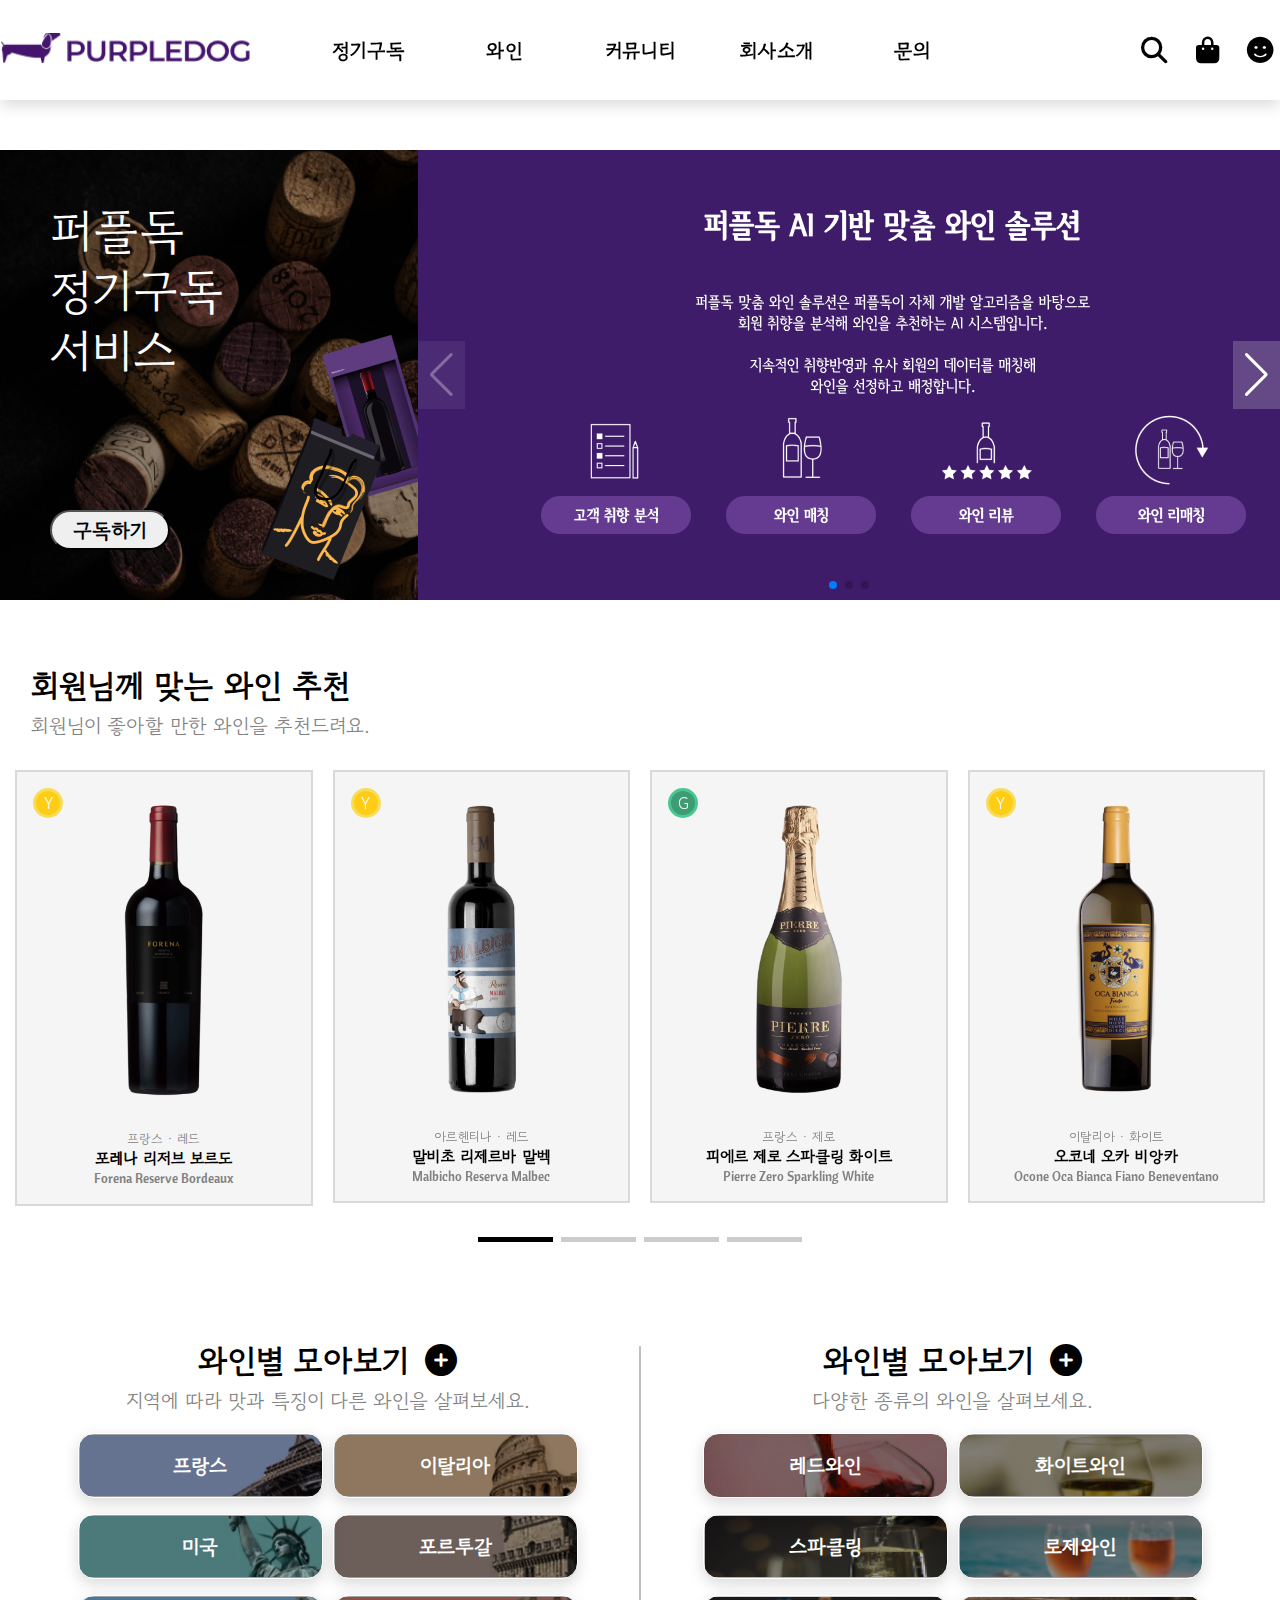
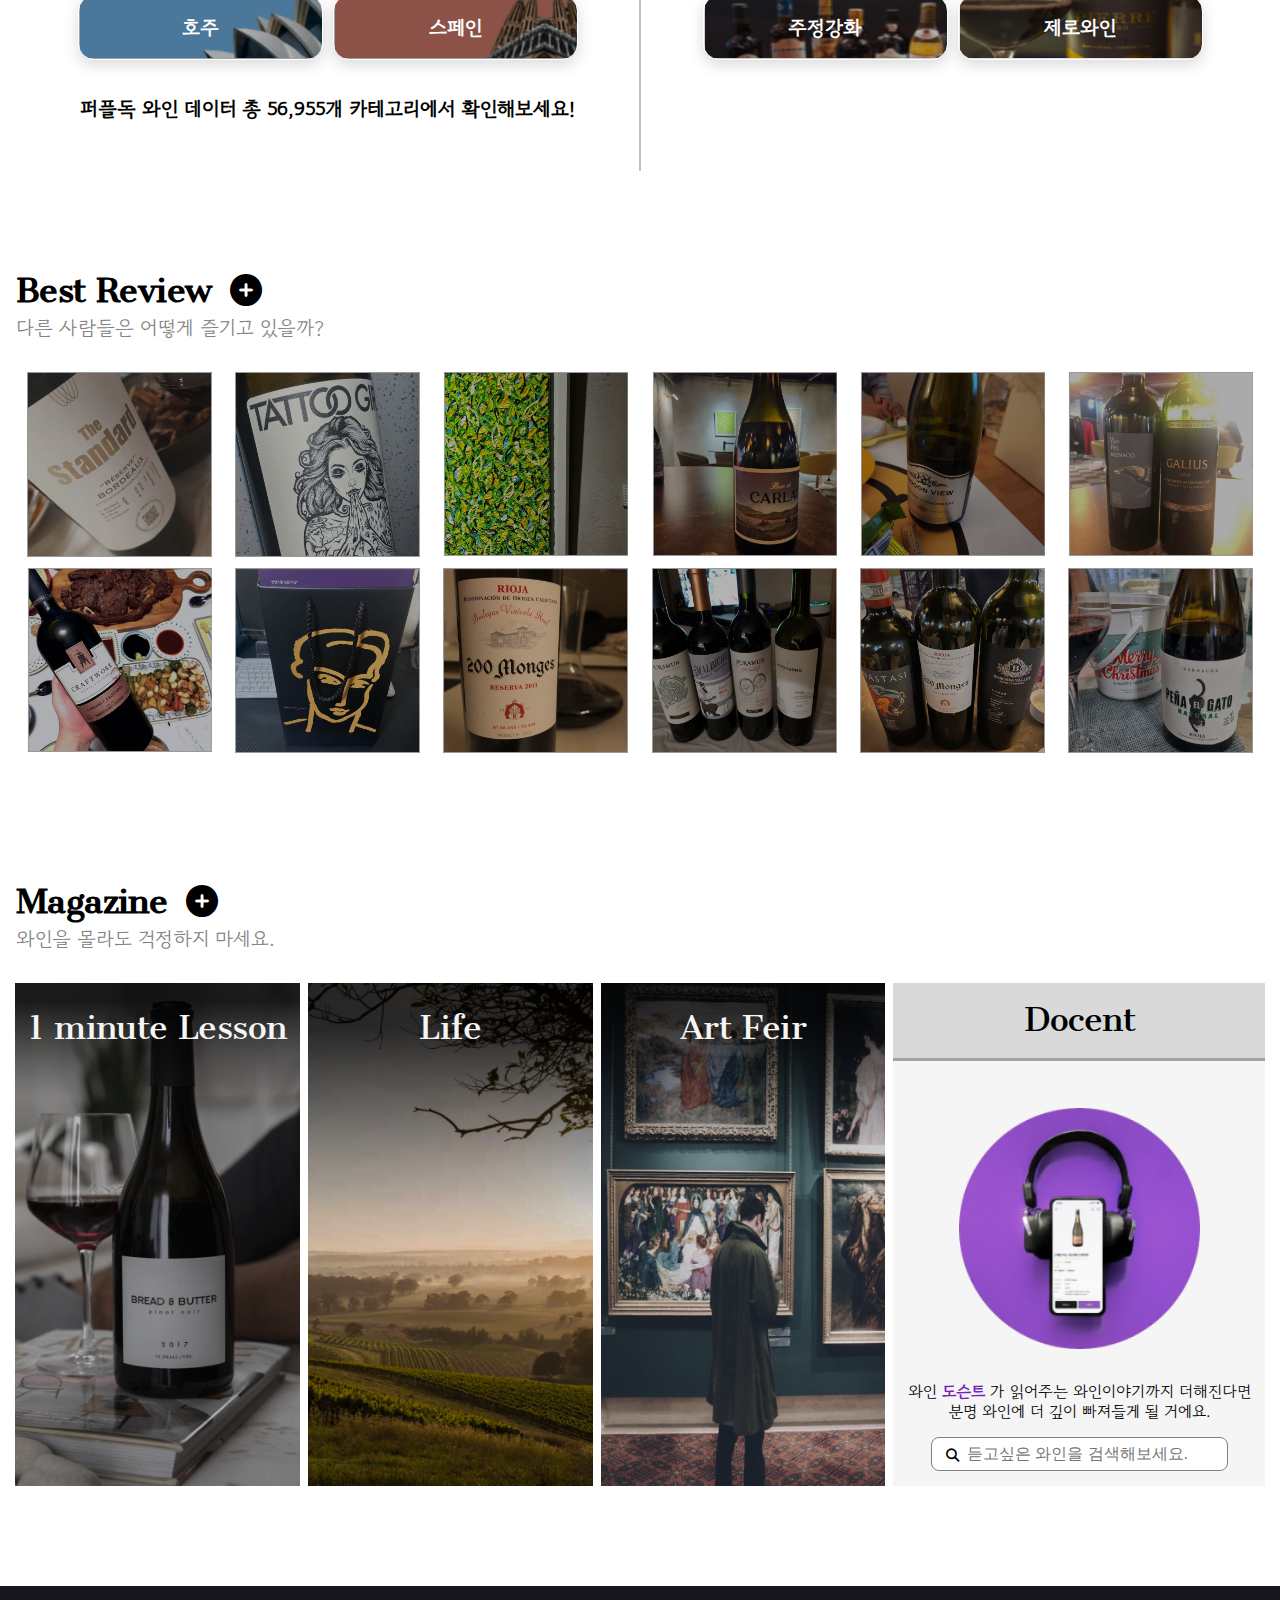
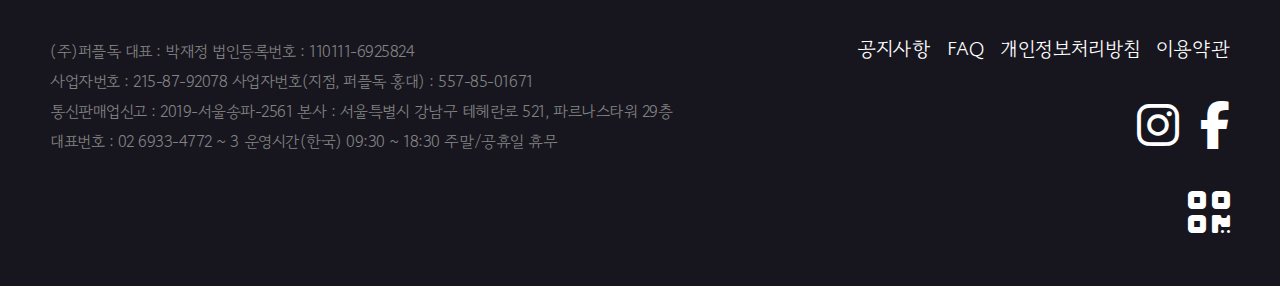
==== index.html @ 8835f3cd "ver0.1" ====
<!DOCTYPE html>
<html lang="en">
  <head>
    <meta charset="UTF-8" />
    <meta http-equiv="X-UA-Compatible" content="IE=edge" />
    <meta name="viewport" content="width=device-width, initial-scale=1.0" />
    <title>Document</title>
    <link rel="stylesheet" href="./css/my_reset.css" />
    <link rel="stylesheet" href="./css/common.css" />
    <link
      rel="stylesheet"
      href="https://cdnjs.cloudflare.com/ajax/libs/font-awesome/6.3.0/css/all.min.css"
    />
    <link
      rel="stylesheet"
      href="https://cdn.jsdelivr.net/npm/swiper@9/swiper-bundle.min.css"
    />
  </head>
  <body>
    <header class="hd">
      <div class="top_nav">
        <a href="./header_purpledog.html" class="logo">
          <img src="./images/purpledog_logo.png" alt="퍼플독_로고" />
        </a>
        <ul class="gnb">
          <li>
            <a href="">정기구독</a>
            <ul class="sub">
              <li><a href="">구독소개</a></li>
              <li><a href="">구독방법</a></li>
              <li><a href="">와인피드백</a></li>
            </ul>
          </li>
          <li>
            <a href="">와인</a>
            <ul class="sub">
              <li><a href="">와인별</a></li>
              <li><a href="">국가별</a></li>
              <li><a href="">추천상품</a></li>
            </ul>
          </li>
          <li>
            <a href="">커뮤니티</a>
            <ul class="sub">
              <li><a href="">리뷰</a></li>
              <li><a href="">매거진</a></li>
              <li><a href="">공지사항</a></li>
            </ul>
          </li>
          <li>
            <a href="">회사소개</a>
            <ul class="sub">
              <li><a href="">About</a></li>
              <li><a href="">Store</a></li>
            </ul>
          </li>
          <li>
            <a href="">문의</a>
            <ul class="sub">
              <li><a href="">고객센터</a></li>
              <li><a href="">b2b문의</a></li>
              <li><a href="">가맹문의</a></li>
            </ul>
          </li>
        </ul>
        <div class="icons">
          <button class="btn_search">
            <i class="fa-solid fa-magnifying-glass fa-2x"></i>
          </button>
          <button class="btn_shopping">
            <i class="fa-solid fa-bag-shopping fa-2x"></i>
          </button>
          <button class="btn_mypage">
            <i class="fa-solid fa-face-smile fa-2x"></i>
          </button>
        </div>
        <button class="ham">
          <i class="fa-solid fa-bars fa-3x"></i>
        </button>
      </div>
    </header>

    <main>
      <section class="banner">
        <div class="fixed_banner">
          <span
            ><p>퍼플독<br />정기구독<br />서비스</p></span
          >
          <button class="btn_subscribe"><span>구독하기</span></button>
          <img
            class="fb_img"
            src="./images/banner/image.png"
            alt="고정배너이미지"
          />
        </div>
        <!-- <div class="slide_banner"></div> -->
        <!-- Swiper -->
        <div class="swiper swiper_banner mySwiper">
          <div class="swiper-wrapper">
            <div class="swiper-slide">
              <img src="./images/banner/slide1.png" alt="" />
            </div>
            <div class="swiper-slide">
              <img src="./images/banner/slide2.png" alt="" />
            </div>
            <div class="swiper-slide">
              <img src="./images/banner/slide3.png" alt="" />
            </div>
          </div>
          <div class="swiper-button-next"></div>
          <div class="swiper-button-prev"></div>
          <div class="swiper-pagination"></div>
        </div>
      </section>

      <section class="ai_recommend">
        <h2 class="sec_title">회원님께 맞는 와인 추천</h2>
        <h3 class="sec_detail">회원님이 좋아할 만한 와인을 추천드려요.</h3>

        <!-- Swiper -->
        <div class="swiper swiper_product mySwiper">
          <div class="product swiper-wrapper">
            <div class="wine wine_1 swiper-slide">
              <div class="front">
                <span class="level level_y">Y</span>
                <img src="./images/wine/wine1.png" alt="포레나 리저브 보르도" />
                <div class="pd_detail">
                  <span class="pd_info1">프랑스 · 레드</span>
                  <span class="pd_info2">포레나 리저브 보르도</span>
                  <span class="pd_info3">Forena Reserve Bordeaux</span>
                </div>
              </div>
              <div class="back">
                <div class="star_rating">
                  <span>
                    <img src="./images/star.png" alt="별점" />
                    <img src="./images/star.png" alt="별점" />
                    <img src="./images/star.png" alt="별점" />
                    <img src="./images/star.png" alt="별점" />
                    <img src="./images/empty_star.png" alt="별점" />
                  </span>
                  <span>4.1</span>
                </div>
                <div class="wine_detail bar_color1">
                  <p class="text text01">
                    <span>와이너리</span>
                    <span>까브 드 로장</span>
                  </p>
                  <p class="text text02">
                    <span>음용온도</span>
                    <span>17 °C</span>
                  </p>
                  <p class="text text03">
                    <span>도수</span>
                    <span>13.5 %</span>
                  </p>
                  <p class="text text04">
                    <span>스타일</span>
                    <span>레드 2</span>
                  </p>
                  <p class="text text05">
                    <span>품종</span>
                    <span>메를로(Merlot)</span>
                  </p>
                  <p class="grap text06">
                    <span>바디</span>
                    <span class="p75"></span>
                  </p>
                  <p class="grap text07">
                    <span>산미</span>
                    <span class="p75"></span>
                  </p>
                  <p class="grap text08">
                    <span>당도</span>
                    <span class="p25"></span>
                  </p>
                  <p class="grap text09">
                    <span>탄닌</span>
                    <span class="p75"></span>
                  </p>
                </div>
              </div>
            </div>
            <div class="wine wine_2 swiper-slide">
              <div class="front">
                <span class="level level_y">Y</span>
                <img src="./images/wine/wine2.png" alt="말비초 리제르바 말벡" />
                <div class="pd_detail">
                  <span class="pd_info1">아르헨티나 · 레드</span>
                  <span class="pd_info2">말비초 리제르바 말벡</span>
                  <span class="pd_info3">Malbicho Reserva Malbec</span>
                </div>
              </div>
              <div class="back">
                <div class="star_rating">
                  <span>
                    <img src="./images/star.png" alt="별점" />
                    <img src="./images/star.png" alt="별점" />
                    <img src="./images/star.png" alt="별점" />
                    <img src="./images/star.png" alt="별점" />
                    <img src="./images/empty_star.png" alt="별점" />
                  </span>
                  <span>3.8</span>
                </div>
                <div class="wine_detail bar_color2">
                  <p class="text text01">
                    <span>와이너리</span>
                    <span>알토세드로</span>
                  </p>
                  <p class="text text02">
                    <span>음용온도</span>
                    <span>15 °C</span>
                  </p>
                  <p class="text text03">
                    <span>도수</span>
                    <span>14.5 %</span>
                  </p>
                  <p class="text text04">
                    <span>스타일</span>
                    <span>레드 2</span>
                  </p>
                  <p class="text text05">
                    <span>품종</span>
                    <span>말벡(Malbec)</span>
                  </p>
                  <p class="grap text06">
                    <span>바디</span>
                    <span class="p75"></span>
                  </p>
                  <p class="grap text07">
                    <span>산미</span>
                    <span class="p55"></span>
                  </p>
                  <p class="grap text08">
                    <span>당도</span>
                    <span class="p25"></span>
                  </p>
                  <p class="grap text09">
                    <span>탄닌</span>
                    <span class="p75"></span>
                  </p>
                </div>
              </div>
            </div>
            <div class="wine wine_3 swiper-slide">
              <div class="front">
                <span class="level level_g">G</span>
                <img src="./images/wine/wine3.png" alt="포레나 리저브 보르도" />
                <div class="pd_detail">
                  <span class="pd_info1">프랑스 · 제로</span>
                  <span class="pd_info2">피에르 제로 스파클링 화이트</span>
                  <span class="pd_info3">Pierre Zero Sparkling White</span>
                </div>
              </div>
              <div class="back">
                <div class="star_rating">
                  <span>
                    <img src="./images/star.png" alt="별점" />
                    <img src="./images/star.png" alt="별점" />
                    <img src="./images/star.png" alt="별점" />
                    <img src="./images/star.png" alt="별점" />
                    <img src="./images/empty_star.png" alt="별점" />
                  </span>
                  <span>4.0</span>
                </div>
                <div class="wine_detail bar_color3">
                  <p class="text text01">
                    <span>와이너리</span>
                    <span>피에르 챠빈 에스테이트</span>
                  </p>
                  <p class="text text02">
                    <span>음용온도</span>
                    <span>5 °C</span>
                  </p>
                  <p class="text text03">
                    <span>도수</span>
                    <span>- %</span>
                  </p>
                  <p class="text text04">
                    <span>스타일</span>
                    <span>스파클링 2</span>
                  </p>
                  <p class="text text05">
                    <span>품종</span>
                    <span>샤르도네</span>
                  </p>
                  <p class="grap text06">
                    <span>바디</span>
                    <span class="p30"></span>
                  </p>
                  <p class="grap text07">
                    <span>산미</span>
                    <span class="p55"></span>
                  </p>
                  <p class="grap text08">
                    <span>당도</span>
                    <span class="p30"></span>
                  </p>
                  <p class="grap text09">
                    <span>버블</span>
                    <span class="p75"></span>
                  </p>
                </div>
              </div>
            </div>
            <div class="wine wine_4 swiper-slide">
              <div class="front">
                <span class="level level_y">Y</span>
                <img src="./images/wine/wine4.png" alt="오코네 오카 비앙카" />
                <div class="pd_detail">
                  <span class="pd_info1">이탈리아 · 화이트</span>
                  <span class="pd_info2">오코네 오카 비앙카</span>
                  <span class="pd_info3"
                    >Ocone Oca Bianca Fiano Beneventano</span
                  >
                </div>
              </div>
              <div class="back">
                <div class="star_rating">
                  <span>
                    <img src="./images/star.png" alt="별점" />
                    <img src="./images/star.png" alt="별점" />
                    <img src="./images/star.png" alt="별점" />
                    <img src="./images/star.png" alt="별점" />
                    <img src="./images/empty_star.png" alt="별점" />
                  </span>
                  <span>4.1</span>
                </div>
                <div class="wine_detail bar_color1">
                  <p class="text text01">
                    <span>와이너리</span>
                    <span>칸티나 오코네</span>
                  </p>
                  <p class="text text02">
                    <span>음용온도</span>
                    <span>10 °C</span>
                  </p>
                  <p class="text text03">
                    <span>도수</span>
                    <span>13 %</span>
                  </p>
                  <p class="text text04">
                    <span>스타일</span>
                    <span>화이트 2</span>
                  </p>
                  <p class="text text05">
                    <span>품종</span>
                    <span>피아노(Fiano)</span>
                  </p>
                  <p class="grap text06">
                    <span>바디</span>
                    <span class="p75"></span>
                  </p>
                  <p class="grap text07">
                    <span>산미</span>
                    <span class="p50"></span>
                  </p>
                  <p class="grap text08">
                    <span>당도</span>
                    <span class="p30"></span>
                  </p>
                  <p class="grap text09 no_tannin">
                    <span>탄닌</span>
                    <span></span>
                  </p>
                </div>
              </div>
            </div>
            <div class="wine wine_5 swiper-slide">
              <div class="front">
                <span class="level level_b">B</span>
                <img src="./images/wine/wine5.png" alt="푸라문 코-퍼멘티드" />
                <div class="pd_detail">
                  <span class="pd_info1">아르헨티나 · 레드</span>
                  <span class="pd_info2">푸라문 코-퍼멘티드</span>
                  <span class="pd_info3">Puramun Co-fermented</span>
                </div>
              </div>
              <div class="back">
                <div class="star_rating">
                  <span>
                    <img src="./images/star.png" alt="별점" />
                    <img src="./images/star.png" alt="별점" />
                    <img src="./images/star.png" alt="별점" />
                    <img src="./images/star.png" alt="별점" />
                    <img src="./images/empty_star.png" alt="별점" />
                  </span>
                  <span>4.3</span>
                </div>
                <div class="wine_detail bar_color4">
                  <p class="text text01">
                    <span>와이너리</span>
                    <span>-</span>
                  </p>
                  <p class="text text02">
                    <span>음용온도</span>
                    <span>17 °C</span>
                  </p>
                  <p class="text text03">
                    <span>도수</span>
                    <span>14.5 %</span>
                  </p>
                  <p class="text text04">
                    <span>스타일</span>
                    <span>레드 1, 레드 2</span>
                  </p>
                  <p class="text text05">
                    <span>품종</span>
                    <span>말벡(Malbec)</span>
                  </p>
                  <p class="grap text06">
                    <span>바디</span>
                    <span class="p80"></span>
                  </p>
                  <p class="grap text07">
                    <span>산미</span>
                    <span class="p75"></span>
                  </p>
                  <p class="grap text08">
                    <span>당도</span>
                    <span class="p30"></span>
                  </p>
                  <p class="grap text09">
                    <span>탄닌</span>
                    <span class="p80"></span>
                  </p>
                </div>
              </div>
            </div>
            <div class="wine wine_6 swiper-slide">
              <div class="front">
                <span class="level level_y">Y</span>
                <img src="./images/wine/wine6.png" alt="앨티튜드 익시르 루즈" />
                <div class="pd_detail">
                  <span class="pd_info1">레바논 · 레드</span>
                  <span class="pd_info2">앨티튜드 익시르 루즈</span>
                  <span class="pd_info3">Altitudes IXSIR Rouge</span>
                </div>
              </div>
              <div class="back">
                <div class="star_rating">
                  <span>
                    <img src="./images/star.png" alt="별점" />
                    <img src="./images/star.png" alt="별점" />
                    <img src="./images/star.png" alt="별점" />
                    <img src="./images/star.png" alt="별점" />
                    <img src="./images/empty_star.png" alt="별점" />
                  </span>
                  <span>4.0</span>
                </div>
                <div class="wine_detail bar_color2">
                  <p class="text text01">
                    <span>와이너리</span>
                    <span>익시르</span>
                  </p>
                  <p class="text text02">
                    <span>음용온도</span>
                    <span>16 °C</span>
                  </p>
                  <p class="text text03">
                    <span>도수</span>
                    <span>13.5 %</span>
                  </p>
                  <p class="text text04">
                    <span>스타일</span>
                    <span>레드 1</span>
                  </p>
                  <p class="text text05">
                    <span>품종</span>
                    <span>까베르네 쏘비뇽</span>
                  </p>
                  <p class="grap text06">
                    <span>바디</span>
                    <span class="p80"></span>
                  </p>
                  <p class="grap text07">
                    <span>산미</span>
                    <span class="p75"></span>
                  </p>
                  <p class="grap text08">
                    <span>당도</span>
                    <span class="p25"></span>
                  </p>
                  <p class="grap text09">
                    <span>탄닌</span>
                    <span class="p80"></span>
                  </p>
                </div>
              </div>
            </div>
            <div class="wine wine_7 swiper-slide">
              <div class="front">
                <span class="level level_y">Y</span>
                <img
                  src="./images/wine/wine7.png"
                  alt="크래프트워크 까베르네 쏘비뇽"
                />
                <div class="pd_detail">
                  <span class="pd_info1">미국 · 레드</span>
                  <span class="pd_info2">크래프트워크 까베르네 쏘비뇽</span>
                  <span class="pd_info3">Craftwork Cabernet Sauvigno</span>
                </div>
              </div>
              <div class="back">
                <div class="star_rating">
                  <span>
                    <img src="./images/star.png" alt="별점" />
                    <img src="./images/star.png" alt="별점" />
                    <img src="./images/star.png" alt="별점" />
                    <img src="./images/star.png" alt="별점" />
                    <img src="./images/empty_star.png" alt="별점" />
                  </span>
                  <span>3.9</span>
                </div>
                <div class="wine_detail bar_color2">
                  <p class="text text01">
                    <span>와이너리</span>
                    <span>샤이드 빈야드</span>
                  </p>
                  <p class="text text02">
                    <span>음용온도</span>
                    <span>16 °C</span>
                  </p>
                  <p class="text text03">
                    <span>도수</span>
                    <span>13.5 %</span>
                  </p>
                  <p class="text text04">
                    <span>스타일</span>
                    <span>레드 1</span>
                  </p>
                  <p class="text text05">
                    <span>품종</span>
                    <span>까베르네 쏘비뇽</span>
                  </p>
                  <p class="grap text06">
                    <span>바디</span>
                    <span class="p80"></span>
                  </p>
                  <p class="grap text07">
                    <span>산미</span>
                    <span class="p55"></span>
                  </p>
                  <p class="grap text08">
                    <span>당도</span>
                    <span class="p25"></span>
                  </p>
                  <p class="grap text09">
                    <span>탄닌</span>
                    <span class="p75"></span>
                  </p>
                </div>
              </div>
            </div>
            <div class="wine wine_8 swiper-slide">
              <div class="front">
                <span class="level level_c">C</span>
                <img
                  src="./images/wine/wine8.png"
                  alt="200 몽제스 리제르바 블랑코"
                />
                <div class="pd_detail">
                  <span class="pd_info1">스페인 · 화이트</span>
                  <span class="pd_info2">200 몽제스 리제르바 블랑코</span>
                  <span class="pd_info3">200 Monges Reserva Blanco</span>
                </div>
              </div>
              <div class="back">
                <div class="star_rating">
                  <span>
                    <img src="./images/star.png" alt="별점" />
                    <img src="./images/star.png" alt="별점" />
                    <img src="./images/star.png" alt="별점" />
                    <img src="./images/star.png" alt="별점" />
                    <img src="./images/empty_star.png" alt="별점" />
                  </span>
                  <span>4.0</span>
                </div>
                <div class="wine_detail bar_color5">
                  <p class="text text01">
                    <span>와이너리</span>
                    <span>보데가스 비니콜라 레알</span>
                  </p>
                  <p class="text text02">
                    <span>음용온도</span>
                    <span>8 °C</span>
                  </p>
                  <p class="text text03">
                    <span>도수</span>
                    <span>13 %</span>
                  </p>
                  <p class="text text04">
                    <span>스타일</span>
                    <span>화이트 1, 화이트 2</span>
                  </p>
                  <p class="text text05">
                    <span>품종</span>
                    <span>비우라(Viura)</span>
                  </p>
                  <p class="grap text06">
                    <span>바디</span>
                    <span class="p90"></span>
                  </p>
                  <p class="grap text07">
                    <span>산미</span>
                    <span class="p75"></span>
                  </p>
                  <p class="grap text08">
                    <span>당도</span>
                    <span class="p25"></span>
                  </p>
                  <p class="grap text09 no_tannin">
                    <span>탄닌</span>
                    <span></span>
                  </p>
                </div>
              </div>
            </div>
            <div class="wine wine_9 swiper-slide">
              <div class="front">
                <span class="level level_y">Y</span>
                <img
                  src="./images/wine/wine9.png"
                  alt="퀸타 다 데베사 리제르바 블랑코"
                />
                <div class="pd_detail">
                  <span class="pd_info1">포르투갈 · 화이트</span>
                  <span class="pd_info2">퀸타 다 데베사 리제르바 블랑코</span>
                  <span class="pd_info3">Quinta da Devesa Reserva Branco</span>
                </div>
              </div>
              <div class="back">
                <div class="star_rating">
                  <span>
                    <img src="./images/star.png" alt="별점" />
                    <img src="./images/star.png" alt="별점" />
                    <img src="./images/star.png" alt="별점" />
                    <img src="./images/star.png" alt="별점" />
                    <img src="./images/empty_star.png" alt="별점" />
                  </span>
                  <span>4.1</span>
                </div>
                <div class="wine_detail bar_color3">
                  <p class="text text01">
                    <span>와이너리</span>
                    <span>퀸타 다 데베사</span>
                  </p>
                  <p class="text text02">
                    <span>음용온도</span>
                    <span>10 °C</span>
                  </p>
                  <p class="text text03">
                    <span>도수</span>
                    <span>13.5 %</span>
                  </p>
                  <p class="text text04">
                    <span>스타일</span>
                    <span>화이트 2</span>
                  </p>
                  <p class="text text05">
                    <span>품종</span>
                    <span>구베이오(Gouveio)</span>
                  </p>
                  <p class="grap text06">
                    <span>바디</span>
                    <span class="p90"></span>
                  </p>
                  <p class="grap text07">
                    <span>산미</span>
                    <span class="p55"></span>
                  </p>
                  <p class="grap text08">
                    <span>당도</span>
                    <span class="p80"></span>
                  </p>
                  <p class="grap text09 no_tannin">
                    <span>탄닌</span>
                    <span></span>
                  </p>
                </div>
              </div>
            </div>
            <div class="wine wine_10 swiper-slide">
              <div class="front">
                <span class="level level_y">Y</span>
                <img src="./images/wine/wine10.png" alt="마라니 킨즈마라울리" />
                <div class="pd_detail">
                  <span class="pd_info1">조지아 · 레드</span>
                  <span class="pd_info2">마라니 킨즈마라울리</span>
                  <span class="pd_info3">Marani Kindzmarauli</span>
                </div>
              </div>
              <div class="back">
                <div class="star_rating">
                  <span>
                    <img src="./images/star.png" alt="별점" />
                    <img src="./images/star.png" alt="별점" />
                    <img src="./images/star.png" alt="별점" />
                    <img src="./images/star.png" alt="별점" />
                    <img src="./images/empty_star.png" alt="별점" />
                  </span>
                  <span>4.3</span>
                </div>
                <div class="wine_detail bar_color3">
                  <p class="text text01">
                    <span>와이너리</span>
                    <span>마라니</span>
                  </p>
                  <p class="text text02">
                    <span>음용온도</span>
                    <span>12 °C</span>
                  </p>
                  <p class="text text03">
                    <span>도수</span>
                    <span>11.5 %</span>
                  </p>
                  <p class="text text04">
                    <span>스타일</span>
                    <span>레드 2</span>
                  </p>
                  <p class="text text05">
                    <span>품종</span>
                    <span>사페라비(Saperavi)</span>
                  </p>
                  <p class="grap text06">
                    <span>바디</span>
                    <span class="p55"></span>
                  </p>
                  <p class="grap text07">
                    <span>산미</span>
                    <span class="p55"></span>
                  </p>
                  <p class="grap text08">
                    <span>당도</span>
                    <span class="p30"></span>
                  </p>
                  <p class="grap text09">
                    <span>탄닌</span>
                    <span class="p50"></span>
                  </p>
                </div>
              </div>
            </div>
            <div class="wine wine_11 swiper-slide">
              <div class="front">
                <span class="level level_y">Y</span>
                <img src="./images/wine/wine11.png" alt="레 잘레 드 베르누스" />
                <div class="pd_detail">
                  <span class="pd_info1">프랑스 · 레드</span>
                  <span class="pd_info2">레 잘레 드 베르누스</span>
                  <span class="pd_info3">Les Allees de Vernous</span>
                </div>
              </div>
              <div class="back">
                <div class="star_rating">
                  <span>
                    <img src="./images/star.png" alt="별점" />
                    <img src="./images/star.png" alt="별점" />
                    <img src="./images/star.png" alt="별점" />
                    <img src="./images/star.png" alt="별점" />
                    <img src="./images/empty_star.png" alt="별점" />
                  </span>
                  <span>4.0</span>
                </div>
                <div class="wine_detail bar_color6">
                  <p class="text text01">
                    <span>와이너리</span>
                    <span>샤또 베르누스</span>
                  </p>
                  <p class="text text02">
                    <span>음용온도</span>
                    <span>17 °C</span>
                  </p>
                  <p class="text text03">
                    <span>도수</span>
                    <span>13.5 %</span>
                  </p>
                  <p class="text text04">
                    <span>스타일</span>
                    <span>레드 1</span>
                  </p>
                  <p class="text text05">
                    <span>품종</span>
                    <span>메를로(Merlot)</span>
                  </p>
                  <p class="grap text06">
                    <span>바디</span>
                    <span class="p80"></span>
                  </p>
                  <p class="grap text07">
                    <span>산미</span>
                    <span class="p70"></span>
                  </p>
                  <p class="grap text08">
                    <span>당도</span>
                    <span class="p25"></span>
                  </p>
                  <p class="grap text09">
                    <span>탄닌</span>
                    <span class="p80"></span>
                  </p>
                </div>
              </div>
            </div>
            <div class="wine wine_12 swiper-slide">
              <div class="front">
                <span class="level level_g">G</span>
                <img
                  src="./images/wine/wine12.png"
                  alt="핀카 라 에스탕케라 틴토"
                />
                <div class="pd_detail">
                  <span class="pd_info1">스페인 · 레드</span>
                  <span class="pd_info2">핀카 라 에스탕케라 틴토</span>
                  <span class="pd_info3">Finca la Estanquera Tinto</span>
                </div>
              </div>
              <div class="back">
                <div class="star_rating">
                  <span>
                    <img src="./images/star.png" alt="별점" />
                    <img src="./images/star.png" alt="별점" />
                    <img src="./images/star.png" alt="별점" />
                    <img src="./images/star.png" alt="별점" />
                    <img src="./images/empty_star.png" alt="별점" />
                  </span>
                  <span>3.8</span>
                </div>
                <div class="wine_detail bar_color1">
                  <p class="text text01">
                    <span>와이너리</span>
                    <span>보데가스 페르난도 카스트로</span>
                  </p>
                  <p class="text text02">
                    <span>음용온도</span>
                    <span>16 °C</span>
                  </p>
                  <p class="text text03">
                    <span>도수</span>
                    <span>12 %</span>
                  </p>
                  <p class="text text04">
                    <span>스타일</span>
                    <span>레드 2</span>
                  </p>
                  <p class="text text05">
                    <span>품종</span>
                    <span>템프라니요(Tempranillo)</span>
                  </p>
                  <p class="grap text06">
                    <span>바디</span>
                    <span class="p55"></span>
                  </p>
                  <p class="grap text07">
                    <span>산미</span>
                    <span class="p55"></span>
                  </p>
                  <p class="grap text08">
                    <span>당도</span>
                    <span class="p30"></span>
                  </p>
                  <p class="grap text09">
                    <span>탄닌</span>
                    <span class="p55"></span>
                  </p>
                </div>
              </div>
            </div>
            <div class="wine wine_13 swiper-slide">
              <div class="front">
                <span class="level level_y">Y</span>
                <img
                  src="./images/wine/wine13.png"
                  alt="샤또 오 라베르뉴 생테밀리옹"
                />
                <div class="pd_detail">
                  <span class="pd_info1">조지아 · 레드</span>
                  <span class="pd_info2">샤또 오 라베르뉴 생테밀리옹</span>
                  <span class="pd_info3"
                    >Chateau Haut Lavergne Saint-Émilion</span
                  >
                </div>
              </div>
              <div class="back">
                <div class="star_rating">
                  <span>
                    <img src="./images/star.png" alt="별점" />
                    <img src="./images/star.png" alt="별점" />
                    <img src="./images/star.png" alt="별점" />
                    <img src="./images/star.png" alt="별점" />
                    <img src="./images/empty_star.png" alt="별점" />
                  </span>
                  <span>3.7</span>
                </div>
                <div class="wine_detail bar_color6">
                  <p class="text text01">
                    <span>와이너리</span>
                    <span>생테밀리옹 협동 조합</span>
                  </p>
                  <p class="text text02">
                    <span>음용온도</span>
                    <span>16 °C</span>
                  </p>
                  <p class="text text03">
                    <span>도수</span>
                    <span>13.5 %</span>
                  </p>
                  <p class="text text04">
                    <span>스타일</span>
                    <span>레드 2</span>
                  </p>
                  <p class="text text05">
                    <span>품종</span>
                    <span>메를로(Merlot)</span>
                  </p>
                  <p class="grap text06">
                    <span>바디</span>
                    <span class="p55"></span>
                  </p>
                  <p class="grap text07">
                    <span>산미</span>
                    <span class="p50"></span>
                  </p>
                  <p class="grap text08">
                    <span>당도</span>
                    <span class="p30"></span>
                  </p>
                  <p class="grap text09">
                    <span>탄닌</span>
                    <span class="p55"></span>
                  </p>
                </div>
              </div>
            </div>
            <div class="wine wine_14 swiper-slide">
              <div class="front">
                <span class="level level_y">Y</span>
                <img
                  src="./images/wine/wine14.png"
                  alt="프로스페 모푸 샤블리"
                />
                <div class="pd_detail">
                  <span class="pd_info1">프랑스 · 화이트</span>
                  <span class="pd_info2">프로스페 모푸 샤블리</span>
                  <span class="pd_info3">Prosper Maufoux Chablis</span>
                </div>
              </div>
              <div class="back">
                <div class="star_rating">
                  <span>
                    <img src="./images/star.png" alt="별점" />
                    <img src="./images/star.png" alt="별점" />
                    <img src="./images/star.png" alt="별점" />
                    <img src="./images/star.png" alt="별점" />
                    <img src="./images/empty_star.png" alt="별점" />
                  </span>
                  <span>3.9</span>
                </div>
                <div class="wine_detail bar_color5">
                  <p class="text text01">
                    <span>와이너리</span>
                    <span>프로스페 모푸</span>
                  </p>
                  <p class="text text02">
                    <span>음용온도</span>
                    <span>10 °C</span>
                  </p>
                  <p class="text text03">
                    <span>도수</span>
                    <span>13.5 %</span>
                  </p>
                  <p class="text text04">
                    <span>스타일</span>
                    <span>화이트 1</span>
                  </p>
                  <p class="text text05">
                    <span>품종</span>
                    <span>샤르도네(Chardonnay)</span>
                  </p>
                  <p class="grap text06">
                    <span>바디</span>
                    <span class="p55"></span>
                  </p>
                  <p class="grap text07">
                    <span>산미</span>
                    <span class="p80"></span>
                  </p>
                  <p class="grap text08">
                    <span>당도</span>
                    <span class="p15"></span>
                  </p>
                  <p class="grap text09 no_tannin">
                    <span>탄닌</span>
                    <span></span>
                  </p>
                </div>
              </div>
            </div>
            <div class="wine wine_15 swiper-slide">
              <div class="front">
                <span class="level level_c">C</span>
                <img src="./images/wine/wine15.png" alt="샤또 마지 포므롤" />
                <div class="pd_detail">
                  <span class="pd_info1">프랑스 · 레드</span>
                  <span class="pd_info2">샤또 마지 포므롤</span>
                  <span class="pd_info3">Chateau Marzy Pomerol</span>
                </div>
              </div>
              <div class="back">
                <div class="star_rating">
                  <span>
                    <img src="./images/star.png" alt="별점" />
                    <img src="./images/star.png" alt="별점" />
                    <img src="./images/star.png" alt="별점" />
                    <img src="./images/star.png" alt="별점" />
                    <img src="./images/empty_star.png" alt="별점" />
                  </span>
                  <span>4.1</span>
                </div>
                <div class="wine_detail bar_color7">
                  <p class="text text01">
                    <span>와이너리</span>
                    <span>비노블 로메인 메종</span>
                  </p>
                  <p class="text text02">
                    <span>음용온도</span>
                    <span>15 °C</span>
                  </p>
                  <p class="text text03">
                    <span>도수</span>
                    <span>14 %</span>
                  </p>
                  <p class="text text04">
                    <span>스타일</span>
                    <span>레드 1, 레드 2</span>
                  </p>
                  <p class="text text05">
                    <span>품종</span>
                    <span>메를로(Merlot)</span>
                  </p>
                  <p class="grap text06">
                    <span>바디</span>
                    <span class="p90"></span>
                  </p>
                  <p class="grap text07">
                    <span>산미</span>
                    <span class="p70"></span>
                  </p>
                  <p class="grap text08">
                    <span>당도</span>
                    <span class="p25"></span>
                  </p>
                  <p class="grap text09">
                    <span>탄닌</span>
                    <span class="p70"></span>
                  </p>
                </div>
              </div>
            </div>
          </div>
        </div>
        <div class="product-button-next swiper-button-next"></div>
        <div class="product-button-prev swiper-button-prev"></div>
        <div class="product-pagination swiper-pagination"></div>
      </section>
      <section class="wine_category">
        <div class="wine_country">
          <span class="sec_title">
            와인별 모아보기
            <i class="fa-solid fa-circle-plus"></i>
          </span>
          <h3 class="sec_detail">
            지역에 따라 맛과 특징이 다른 와인을 살펴보세요.
          </h3>
          <div class="btn_category">
            <button class="fr">프랑스</button>
            <button class="it">이탈리아</button>
            <button class="us">미국</button>
            <button class="pt">포르투갈</button>
            <button class="au">호주</button>
            <button class="es">스페인</button>
          </div>
          <h3 class="sec_detail">
            퍼플독 와인 데이터 총 56,955개 카테고리에서 확인해보세요!
          </h3>
        </div>
        <div class="wine_sort">
          <span class="sec_title">
            와인별 모아보기
            <i class="fa-solid fa-circle-plus"></i>
          </span>
          <h3 class="sec_detail">다양한 종류의 와인을 살펴보세요.</h3>
          <div class="btn_category">
            <button class="red">레드와인</button>
            <button class="white">화이트와인</button>
            <button class="sparkling">스파클링</button>
            <button class="rose">로제와인</button>
            <button class="fortified">주정강화</button>
            <button class="zero">제로와인</button>
          </div>
        </div>
      </section>
      <section class="best_review">
        <span class="sec_title">
          Best Review
          <i class="fa-solid fa-circle-plus"></i>
        </span>
        <h3 class="sec_detail">다른 사람들은 어떻게 즐기고 있을까?</h3>
        <div class="review_con">
          <div class="review_item">
            <img src="./images/review/feed1.png" alt="피드1" />
            <div class="review_back">
              <div class="back_detail">새해 첫 구독 와인!</div>
            </div>
          </div>
          <div class="review_item">
            <img src="./images/review/feed2.png" alt="피드2" />
            <div class="review_back">
              <div class="back_detail">매력있는 미국와인</div>
            </div>
          </div>
          <div class="review_item">
            <img src="./images/review/feed3.png" alt="피드3" />
            <div class="review_back">
              <div class="back_detail">아트페어 그리고 오코네!</div>
            </div>
          </div>
          <div class="review_item">
            <img src="./images/review/feed4.png" alt="피드4" />
            <div class="review_back">
              <div class="back_detail">스페인의 맛이란 무엇인가</div>
            </div>
          </div>
          <div class="review_item">
            <img src="./images/review/feed5.png" alt="피드5" />
            <div class="review_back">
              <div class="back_detail">호주 샤르도네 굿!</div>
            </div>
          </div>
          <div class="review_item">
            <img src="./images/review/feed6.png" alt="피드6" />
            <div class="review_back">
              <div class="back_detail">영혼의 단짝!!</div>
            </div>
          </div>
          <div class="review_item">
            <img src="./images/review/feed7.png" alt="피드7" />
            <div class="review_back">
              <div class="back_detail">와인구독 대만족</div>
            </div>
          </div>
          <div class="review_item">
            <img src="./images/review/feed8.png" alt="피드8" />
            <div class="review_back">
              <div class="back_detail">첫 구독 와인</div>
            </div>
          </div>
          <div class="review_item">
            <img src="./images/review/feed9.png" alt="피드9" />
            <div class="review_back">
              <div class="back_detail">왜 오늘이 금요일 같을까?</div>
            </div>
          </div>
          <div class="review_item">
            <img src="./images/review/feed10.png" alt="피드10" />
            <div class="review_back">
              <div class="back_detail">아르헨티나 4종 와인~</div>
            </div>
          </div>
          <div class="review_item">
            <img src="./images/review/feed11.png" alt="피드11" />
            <div class="review_back">
              <div class="back_detail">최애 크림슨 3종</div>
            </div>
          </div>
          <div class="review_item">
            <img src="./images/review/feed12.png" alt="피드12" />
            <div class="review_back">
              <div class="back_detail">내추럴의 편견을 깼다.</div>
            </div>
          </div>
          <div class="review_item">
            <img src="./images/review/feed13.png" alt="피드13" />
            <div class="review_back">
              <div class="back_detail">푸라문 마셔봅니다~^^</div>
            </div>
          </div>
          <div class="review_item">
            <img src="./images/review/feed14.png" alt="피드14" />
            <div class="review_back">
              <div class="back_detail">템퍼스 투 코퍼 시리즈</div>
            </div>
          </div>
        </div>
      </section>
      <section class="magazine">
        <span class="sec_title">
          Magazine
          <i class="fa-solid fa-circle-plus"></i>
        </span>
        <h3 class="sec_detail">와인을 몰라도 걱정하지 마세요.</h3>
        <div class="magazine_m_button">
          <button>1분 레슨</button>
          <button>라이프</button>
          <button>아트페어</button>
        </div>
        <div class="magazine_con">
          <div class="magazine_item">
            <div class="mg_front">
              <img src="./images/magazine/lesson.png" alt="1분 레슨" />
              <div class="front_tilte"><p>1 minute Lesson</p></div>
            </div>
            <div class="mg_back">
              <span>1분으로 끝내는<br />와인 관련 상식</span>
              <span>와인 전문가가<br />되어보세요.</span>
              <button>1분 레슨 바로가기</button>
            </div>
          </div>
          <div class="magazine_item">
            <div class="mg_front">
              <img src="./images/magazine/life.png" alt="라이프" />
              <div class="front_tilte"><p>Life</p></div>
            </div>
            <div class="mg_back">
              <span>와인과<br />더불어 사는 삶<br />함께 알아볼까요?</span>
              <button>라이프 바로가기</button>
            </div>
          </div>
          <div class="magazine_item">
            <div class="mg_front">
              <img src="./images/magazine/artfeir.png" alt="아트페어" />
              <div class="front_tilte"><p>Art Feir</p></div>
            </div>
            <div class="mg_back">
              <span>매주 토요일<br />오후 5시 ~ 8시<br />퍼플독 송파 본점</span>
              <span>명품와인과<br />명품작품의<br />만남</span>
              <button>아트페어 바로가기</button>
            </div>
          </div>
          <div class="magazine_item docent">
            <div class="docent_title">Docent</div>
            <div class="docent_detail">
              <img src="./images/magazine/docent.png" alt="도슨트" />
              <span>
                <span>와인</span>
                <span>도슨트</span>
                <span>가 읽어주는 와인이야기까지 더해진다면</span>
              </span>
              <span>분명 와인에 더 깊이 빠져들게 될 거에요.</span>
              <div class="docent_search">
                <button><i class="fa-solid fa-magnifying-glass"></i></button>
                <input
                  type="text"
                  placeholder="듣고싶은 와인을 검색해보세요."
                />
              </div>
            </div>
          </div>
        </div>
      </section>
    </main>
    <footer class="ft">
      <div class="ft_con">
        <div class="ft_detail_1">
          <span>(주)퍼플독 대표 : 박재정</span>
          <span>법인등록번호 : 110111-6925824</span>
          <span><br />사업자번호 : 215-87-92078</span>
          <span>사업자번호(지점, 퍼플독 홍대) : 557-85-01671</span>
          <span><br />통신판매업신고 : 2019-서울송파-2561</span>
          <span>본사 : 서울특별시 강남구 테헤란로 521, 파르나스타워 29층</span>
          <span><br />대표번호 : 02 6933-4772 ~ 3</span>
          <span>운영시간(한국) 09:30 ~ 18:30 주말/공휴일 휴무</span>
        </div>
        <div class="ft_detail_2">
          <div class="links">
            <a href="#">공지사항</a>
            <a href="#">FAQ</a>
            <a href="#">개인정보처리방침</a>
            <a href="#">이용약관</a>
          </div>
          <div class="sns_logo">
            <a href="#"><i class="fa-brands fa-instagram fa-3x"></i></a>
            <a href="#"><i class="fa-brands fa-facebook-f fa-3x"></i></a>
          </div>
          <div class="qr_code">
            <a href="#"><i class="fa-solid fa-qrcode fa-3x"></i></a>
          </div>
        </div>
      </div>
    </footer>

    <!-- Swiper JS -->
    <script src="https://cdn.jsdelivr.net/npm/swiper@9/swiper-bundle.min.js"></script>

    <!-- Initialize Swiper -->
    <script>
      var swiper = new Swiper(".swiper_banner", {
        cssMode: true,
        navigation: {
          nextEl: ".swiper-button-next",
          prevEl: ".swiper-button-prev",
        },
        pagination: {
          el: ".swiper-pagination",
        },
        mousewheel: true,
        keyboard: true,
      });
    </script>

    <!-- Initialize Swiper -->
    <script>
      var swiper = new Swiper(".swiper_product", {
        cssMode: true,
        slidesPerView: 2,
        spaceBetween: 20,
        slidesPerGroup: 2,
        navigation: {
          nextEl: ".product-button-next.swiper-button-next",
          prevEl: ".product-button-prev.swiper-button-prev",
        },
        pagination: {
          el: ".product-pagination",
        },
        mousewheel: true,
        keyboard: true,

        autoplay: {
          delay: 6000,
        },
        breakpoints: {
          1350: {
            slidesPerView: 5,
            spaceBetween: 20,
            slidesPerGroup: 5,
          },
          1200: {
            slidesPerView: 4,
            spaceBetween: 20,
            slidesPerGroup: 4,
          },
          960: {
            slidesPerView: 3,
            spaceBetween: 20,
            slidesPerGroup: 3,
          },
        },
      });
    </script>
  </body>
</html>
---- css/common.css ----
@charset 'utf-8';
/* @font-face {
  font-family: "GangwonEdu_OTFBoldA";
  src: url("https://cdn.jsdelivr.net/gh/projectnoonnu/noonfonts_2201-2@1.0/GangwonEdu_OTFBoldA.woff")
    format("woff");
} */
@import url("https://fonts.googleapis.com/css2?family=Cantora+One&display=swap");
@import url("https://fonts.googleapis.com/css2?family=Cantata+One&display=swap");
@import url("https://fonts.googleapis.com/css2?family=Gowun+Dodum&display=swap");
:root {
  --mw: 1400px;
  --point_c1: #45156e;
  --gap1: 8px;
  --gap2: 16px;
  --gap3: 32px;
  --fs1: 20px;
  --fs2: 32px;
  --fs3: 48px;
  --swiper-theme-color: #000000;
  font-family: "Gowun Dodum", sans-serif;
}
a {
  color: inherit;
}

button {
  font-family: "Gowun Dodum", sans-serif;
  cursor: pointer;
}
i:hover {
  color: var(--point_c1);
  cursor: pointer;
}
.fa-circle-plus {
  transition: 0.3s;
}
.fa-circle-plus:hover {
  transform: rotate(90deg);
}

/* //////헤더 영역////// */
.hd {
  width: 100%;
  background-color: #ffffff;
  box-shadow: 0px 5px 15px rgba(0, 0, 0, 0.15);
  height: 100px;
  position: fixed;
  z-index: 9000;
}

.top_nav {
  max-width: var(--mw);
  margin: auto;
  height: 100%;
  display: flex;
  justify-content: space-between;
  align-items: center;
}

.top_nav .logo,
.top_nav .icons {
  width: 250px;
}
.top_nav img {
  width: 100%;
}

.gnb {
  display: flex;
}
.gnb a {
  display: block;
  padding: var(--gap1) var(--gap2);
  font-size: var(--fs1);
}
.gnb > li {
  margin: 0 var(--gap1);
  width: 120px;
  position: relative;
}
.gnb > li a {
  transition: 0.3s;
  text-align: center;
  position: relative;
}
.gnb > li > a {
  font-weight: bold;
}

.gnb > li a:hover {
  color: var(--point_c1);
  font-weight: 800;
}
.gnb > li a::before {
  content: "";
  display: block;
  left: 50%;
  transform: translateX(-50%);
  bottom: 0;
  width: 0;
  height: 3px;
  border-radius: var(--gap3);
  background-color: var(--point_c1);
  position: absolute;
  transition: 0.8s;
}
.gnb > li a:hover::before {
  width: 70%;
}
.gnb > li a::after {
  content: "\f043";
  font: var(--fa-font-solid);
  color: var(--point_c1);
  font-size: var(--gap2);
  position: absolute;
  top: -300%;
  left: 50%;
  transform: translateX(-50%);
  opacity: 1;
  overflow: hidden;
}
.gnb > li a:hover::after {
  opacity: 0;
  transition: 0.8s;
  top: 100%;
}

.gnb::after {
  content: "";
  position: absolute;
  top: 80px;
  left: 0;
  background-color: #f8f7fa;
  box-shadow: 0px 5px 15px rgba(0, 0, 0, 0.15);
  width: 100%;
  height: 0;
  opacity: 0;
  z-index: 1;
  transition: 0.3s;
}
.gnb:hover::after {
  opacity: 1;
  height: 130px;
}

.sub {
  position: absolute;
  padding-top: 10px;
  z-index: 2;
  overflow: hidden;
  opacity: 0;
  transition: 0.3s;
  width: 100%;
}
.gnb:hover li .sub {
  opacity: 1;
}
.sub li a {
  font-size: var(--gap2);
  text-align: center;
}

.icons {
  display: flex;
  justify-content: end;
}
.icons button {
  margin-left: var(--gap2);
  background-color: transparent;
  border: none;
  outline: none;
  transition: 0.3s;
}
.ham {
  display: none;
  background-color: transparent;
  border: none;
  outline: none;
  cursor: pointer;
  transition: 0.3s;
}
.icons button:hover,
.ham:hover {
  color: var(--point_c1);
}

/* //////배너 영역////// */
main {
  padding-top: 150px;
  max-width: var(--mw);
  margin: auto;
}
.banner {
  display: flex;
  height: 450px;
}
.fixed_banner {
  width: 450px;
  background-image: url(../images/banner/fixed.png);
  background-repeat: no-repeat;
  background-size: cover;
  background-color: #000000;
  padding: 50px;
  display: flex;
  flex-direction: column;
  align-items: flex-start;
  justify-content: space-between;
  font-size: var(--fs3);
  color: #ffffff;
  position: relative;
}
.fb_img {
  position: absolute;
  right: 0;
  bottom: -5%;
}
.btn_subscribe {
  width: 120px;
  height: 40px;
  border-radius: var(--gap3);
  font-size: var(--fs1);
  display: flex;
  justify-content: center;
  align-items: center;
  font-weight: bold;
}
.btn_subscribe:hover {
  background-color: #828282;
  color: #ffffff;
}
.swiper {
  width: 950px;
}
.swiper_banner .swiper-button-prev::after,
.swiper_banner .swiper-button-next::after {
  color: #ffffff;
  background-color: rgba(255, 255, 255, 0.2);
  padding: 0.75rem;
}

/* //////ai 추천와인////// */
.ai_recommend {
  margin-top: 50px;
  padding: 15px;
  position: relative;
}
.sec_title {
  font-size: var(--fs2);
  margin: 0 0 var(--gap1) var(--gap2);
  font-weight: bold;
}
.sec_detail {
  font-size: var(--fs1);
  margin: 0 0 var(--gap3) var(--gap2);
  color: #828282;
}
.swiper_product {
  width: 100%;
  margin-top: var(--gap2);
}
.product > div {
  display: flex;
  justify-content: space-around;
}

.wine {
  width: 250px;
  position: relative;
}
.front {
  position: relative;
  background-color: #f5f5f5;
  border: 2px solid #d9d9d9;
}
.level {
  position: absolute;
  top: 1rem;
  left: 1rem;
  width: 30px;
  height: 30px;
  border-radius: 50%;
  padding: 0.25rem;
  display: flex;
  justify-content: center;
  align-items: center;
  color: white;
  z-index: 10;
}
.level_y {
  background-color: #ffcc16;
  border: 3px solid #f6de5b;
}
.level_g {
  background-color: #3d9c73;
  border: 3px solid #48c891;
}
.level_b {
  background-color: #3253c9;
  border: 3px solid #8e9fdc;
}
.level_c {
  background-color: #db1f58;
  border: 3px solid #ed90ac;
}

.front img {
  width: 100%;
}
.front .pd_detail {
  padding-bottom: 1rem;
  position: relative;
  z-index: 10;
}
.front .pd_detail span {
  display: block;
  text-align: center;
  margin-bottom: 0.1rem;
}
.pd_info1,
.pd_info3 {
  color: #828282;
  font-size: 0.8rem;
}
.pd_info2 {
  font-size: 1rem;
  transition: 0.3s;
  font-weight: 800;
}
.pd_info3 {
  font-family: "Cantora One", sans-serif;
}
.back {
  position: absolute;
  background-color: #353535;
  top: 0;
  left: 0;
  width: 100%;
  height: 100%;
  color: #ffffff;
  opacity: 0;
  transition: 0.3s;
  display: flex;
  flex-direction: column;
  align-items: center;
  padding: 1.25rem 0;
}
.star_rating {
  margin-left: 2rem;
  margin-top: 0.2rem;
}
.wine:hover .back {
  opacity: 0.9;
}
.wine:hover .pd_info2 {
  color: #ffffff;
  font-weight: 300;
}

.wine_detail {
  padding-top: 1.5rem;
  line-height: 1.5rem;
  width: 83%;
}
.wine_detail p span:first-of-type {
  font-size: 0.75rem;
  display: inline-block;
  width: 30%;
}
.wine_detail p span:last-of-type {
  font-size: 0.75rem;
  display: inline-block;
  width: 65%;
}
.grap {
  display: flex;
  align-items: center;
}
.grap span:last-of-type {
  background-color: #828282;
  height: 5px;
  border-radius: 20px;
  position: relative;
}
.grap span:last-of-type::before {
  content: "";
  height: 5px;
  border-radius: 20px;
  position: absolute;
}
.bar_color1 span:last-of-type::before {
  background-color: #50cfc9;
}
.bar_color2 span:last-of-type::before {
  background-color: #88abec;
}
.bar_color3 span:last-of-type::before {
  background-color: #a88dd4;
}
.bar_color4 span:last-of-type::before {
  background-color: #c77663;
}
.bar_color5 span:last-of-type::before {
  background-color: #eb503c;
}
.bar_color6 span:last-of-type::before {
  background-color: #c3ae65;
}
.bar_color7 span:last-of-type::before {
  background-color: #58b578;
}

.p90::before {
  width: 90%;
}
.p80::before {
  width: 80%;
}
.p75::before {
  width: 75%;
}
.p70::before {
  width: 70%;
}
.p55::before {
  width: 55%;
}
.p50::before {
  width: 50%;
}
.p30::before {
  width: 30%;
}
.p25::before {
  width: 25%;
}
.p15::before {
  width: 15%;
}
.no_tannin {
  color: #828282;
}

.product-button-prev::after,
.product-button-next::after {
  color: #000000;
}
.ai_recommend .product-button-prev {
  position: absolute;
  top: 60%;
  left: -2rem;
}
.ai_recommend .product-button-next {
  position: absolute;
  top: 60%;
  right: -2rem;
}
.ai_recommend div.product-pagination {
  position: absolute;
  bottom: -1.5rem;
}
.ai_recommend .product-pagination .swiper-pagination-bullet-active {
  background-color: black;
}
.ai_recommend .product-pagination span {
  width: 75px;
  height: 5px;
  border-radius: 0;
}

/* //////와인 카테고리////// */
.wine_category {
  margin-top: 100px;
  padding: 15px;
  height: 500px;
  display: flex;
  position: relative;
}
.wine_category::before {
  content: "";
  position: absolute;
  background-color: #828282;
  width: 1px;
  height: 85%;
  top: 5%;
  left: 50%;
  transform: translateX(-50%);
}
.wine_country,
.wine_sort {
  width: 50%;
}
.wine_category .sec_title,
.wine_category .sec_detail {
  display: flex;
  justify-content: center;
  align-items: center;
  padding: 0.25rem;
  margin: 0;
}
.wine_country .sec_detail:last-of-type {
  margin-top: 2rem;
  font-weight: 800;
  color: #000000;
}
.wine_category i {
  margin-left: 1rem;
}
.btn_category {
  width: 80%;
  margin: auto;
  display: flex;
  flex-wrap: wrap;
  justify-content: space-between;
}
.btn_category button {
  width: 49%;
  height: 65px;
  margin-top: 1rem;
  border-radius: 1rem;
  font-size: var(--fs1);
  color: #ffffff;
  border: 1px solid #ffffff;
  background-size: cover;
  box-shadow: 0px 5px 15px rgba(0, 0, 0, 0.15);
  font-weight: 800;
  transition: 0.3s;
}
.fr {
  background-image: linear-gradient(rgba(0, 0, 0, 0.3), rgba(0, 0, 0, 0.3)),
    url(../images/sort_button/fr_bg.png);
}
.it {
  background-image: linear-gradient(rgba(0, 0, 0, 0.3), rgba(0, 0, 0, 0.3)),
    url(../images/sort_button/it_bg.png);
}
.us {
  background-image: linear-gradient(rgba(0, 0, 0, 0.3), rgba(0, 0, 0, 0.3)),
    url(../images/sort_button/us_bg.png);
}
.pt {
  background-image: linear-gradient(rgba(0, 0, 0, 0.3), rgba(0, 0, 0, 0.3)),
    url(../images/sort_button/pt_bg.png);
}
.au {
  background-image: linear-gradient(rgba(0, 0, 0, 0.3), rgba(0, 0, 0, 0.3)),
    url(../images/sort_button/au_bg.png);
}
.es {
  background-image: linear-gradient(rgba(0, 0, 0, 0.3), rgba(0, 0, 0, 0.3)),
    url(../images/sort_button/es_bg.png);
}
.red {
  background-image: linear-gradient(rgba(0, 0, 0, 0.3), rgba(0, 0, 0, 0.3)),
    url(../images/sort_button/red_bg.png);
}
.white {
  background-image: linear-gradient(rgba(0, 0, 0, 0.3), rgba(0, 0, 0, 0.3)),
    url(../images/sort_button/white_bg.png);
}
.sparkling {
  background-image: linear-gradient(rgba(0, 0, 0, 0.2), rgba(0, 0, 0, 0.2)),
    url(../images/sort_button/sparkling_bg.png);
}
.rose {
  background-image: linear-gradient(rgba(0, 0, 0, 0.3), rgba(0, 0, 0, 0.3)),
    url(../images/sort_button/rose_bg.png);
}
.fortified {
  background-image: linear-gradient(rgba(0, 0, 0, 0.1), rgba(0, 0, 0, 0.1)),
    url(../images/sort_button/fortified_bg.png);
}
.zero {
  background-image: url(../images/sort_button/zero_bg.png);
}

.btn_category button:hover {
  /* background-blend-mode: multiply; */
  filter: brightness(50%);
}

/* //////베스트리뷰////// */
.best_review {
  margin-top: 50px;
}
.best_review .sec_title {
  font-family: "Cantata One", serif;
  letter-spacing: -0.019em;
}
.best_review i {
  margin-left: 0.5rem;
}
.best_review .sec_detail {
  margin-top: 0.25rem;
}
.review_con {
  margin: 0 15px;
  height: 390px;
  overflow: hidden;
  display: flex;
  justify-content: space-around;
  align-items: center;
  flex-wrap: wrap;
}
.review_item {
  width: 185px;
  margin-bottom: 0.5rem;
  position: relative;
}
.review_item img {
  width: 100%;
  filter: brightness(70%);
}
.review_back {
  background-color: hsla(0, 0%, 21%, 0.644);
  position: absolute;
  top: 0;
  left: 0;
  width: 100%;
  height: 100%;
  color: #ffffff;
  opacity: 0;
  transition: 0.3s;
}
.review_back .back_detail {
  background-color: hsl(0, 0%, 63%);
  position: absolute;
  bottom: 0;
  width: 100%;
  height: 20%;
  display: flex;
  align-items: center;
  padding-left: var(--gap1);
}
.review_item:hover .review_back {
  opacity: 1;
}

/* //////매거진////// */
.magazine {
  margin-top: 120px;
}
.magazine .sec_title {
  font-family: "Cantata One", serif;
  letter-spacing: -0.019em;
}
.magazine i {
  margin-left: 0.5rem;
}
.magazine .sec_detail {
  margin-top: 0.25rem;
}
.magazine_m_button {
  display: none;
}
.magazine_m_button button {
  width: 200px;
  height: 50px;
  font-size: var(--fs1);
  margin: 0 var(--gap2);
  border-radius: var(--fs3);
  background-color: #3a3a3a;
  color: #f5f5f5;
}
.magazine_con {
  display: flex;
  margin: 0 15px;
}
.magazine_item:nth-child(-n + 3) {
  width: 23%;
  margin-right: 0.5rem;
}
.mg_front {
  position: relative;
  height: 100%;
}
.mg_front img {
  width: 100%;
  height: 100%;
}
.magazine_item {
  position: relative;
}
.front_tilte {
  font-size: var(--fs2);
  font-family: "Cantata One", serif;
  letter-spacing: -0.019em;
  color: #f5f5f5;
  text-align: center;
  width: 100%;
  position: absolute;
  top: 5%;
  left: 50%;
  transform: translateX(-50%);
}
.mg_back {
  position: absolute;
  background-color: rgba(187, 177, 194, 0.8);
  top: 0;
  left: 0;
  width: 100%;
  height: 100%;
  color: #000000;
  font-size: var(--fs2);
  opacity: 0;
  transition: 0.3s;
  display: flex;
  flex-direction: column;
  align-items: center;
  justify-content: center;
  padding: 1.25rem 0;
  transition: 0.3s;
}
.mg_back span {
  text-align: center;
  margin: var(--gap2) 0;
}
.mg_back button {
  position: absolute;
  bottom: 10%;
  transform: translateY(-10%);
  background-color: var(--point_c1);
  border: 1px solid #828282;
  color: #ffffff;
  border-radius: 10px;
  width: 200px;
  height: 50px;
  font-size: var(--fs1);
}
.magazine_item:hover .mg_back {
  opacity: 1;
}

.docent {
  width: 30%;
}
.docent_title {
  background-color: #d9d9d9;
  height: 15%;
  font-size: var(--fs2);
  font-family: "Cantata One", serif;
  letter-spacing: -0.019em;
  display: flex;
  justify-content: center;
  align-items: center;
}
.docent_detail {
  height: 85%;
  background-color: #f5f5f5;
  display: flex;
  flex-direction: column;
  justify-content: center;
  align-items: center;
  font-size: var(--gap2);
  border-top: 3px solid hsla(0, 0%, 23%, 0.452);
}
.docent_detail img {
  margin-top: var(--gap3);
  width: 65%;
}
.docent_detail span:first-of-type {
  margin-top: var(--fs2);
}
.docent_detail span span:nth-of-type(2) {
  color: #7821bc;
  font-weight: 800;
}

.docent_search {
  margin-top: var(--gap2);
  width: 80%;
  height: 8%;
  background-color: #ffffff;
  border: 1px solid #828282;
  border-radius: var(--gap1);
  display: flex;
  align-items: center;
}
input {
  font-size: var(--gap2);
  width: 80%;
  border: none;
  outline: none;
  text-align: left;
}
.docent_search button {
  background-color: transparent;
  border: none;
  outline: none;
}

/* //////푸터영역////// */
.ft {
  margin-top: 100px;
  background-color: #17161f;
  height: 300px;
  color: #ffffff;
  padding: 50px;
}
.ft_con {
  max-width: var(--mw);
  margin: auto;
  display: flex;
  justify-content: space-between;
  height: 100%;
}
.ft_detail_1 {
  width: 65%;
  color: #828282;
  letter-spacing: -0.48px;
  line-height: 1.88;
}
.ft_detail_1 div {
  height: var(--fs1);
}
.ft_detail_2 {
  height: 100%;
  display: flex;
  flex-direction: column;
  justify-content: space-between;
  align-items: flex-end;
}
.links {
  display: flex;
  flex-wrap: wrap;
  justify-content: flex-end;
}
.links a {
  margin-left: var(--gap2);
  font-size: var(--fs1);
}
.sns_logo a {
  margin-left: var(--gap2);
}
/* //////반응형////// */
@media (max-width: 1200px) {
  .icons {
    display: none;
  }
  .mg_back {
    font-size: var(--fs1);
  }
  .docent_detail img {
    margin-top: var(--gap3);
    width: 50%;
  }
  /* .links a {
    font-size: var(--gap2);
  } */
}
@media (max-width: 960px) {
  .gnb {
    display: none;
  }
  .ham {
    display: block;
  }
  .banner .swiper.swiper_banner {
    display: none;
  }
  .banner {
    display: block;
  }
  .fixed_banner {
    width: 100%;
    flex-direction: row;
    justify-content: space-between;
    align-items: center;
    height: 450px;
  }
  .fb_img {
    display: none;
  }
  .ai_recommend .product-pagination span {
    width: 30px;
  }
  .wine_category {
    flex-direction: column;
    height: 800px;
  }
  .wine_category::before {
    display: none;
  }
  .wine_country,
  .wine_sort {
    width: 100%;
  }
  .wine_sort {
    margin-top: var(--fs3);
  }
  .magazine .magazine_con {
    height: ;
  }
  .magazine_item:nth-of-type(1),
  .magazine_item:nth-of-type(2),
  .magazine_item:nth-of-type(3) {
    display: none;
  }
  .magazine_m_button {
    display: flex;
    justify-content: center;
  }
  .docent {
    width: 100%;
    margin-top: var(--gap3);
    height: 650px;
  }
  .docent_detail img {
    margin-top: var(--gap3);
    width: 45%;
  }
  .docent_search {
    width: 60%;
  }
  .ft {
    height: 400px;
  }
  .ft_detail_1 {
    width: 99%;
  }
}
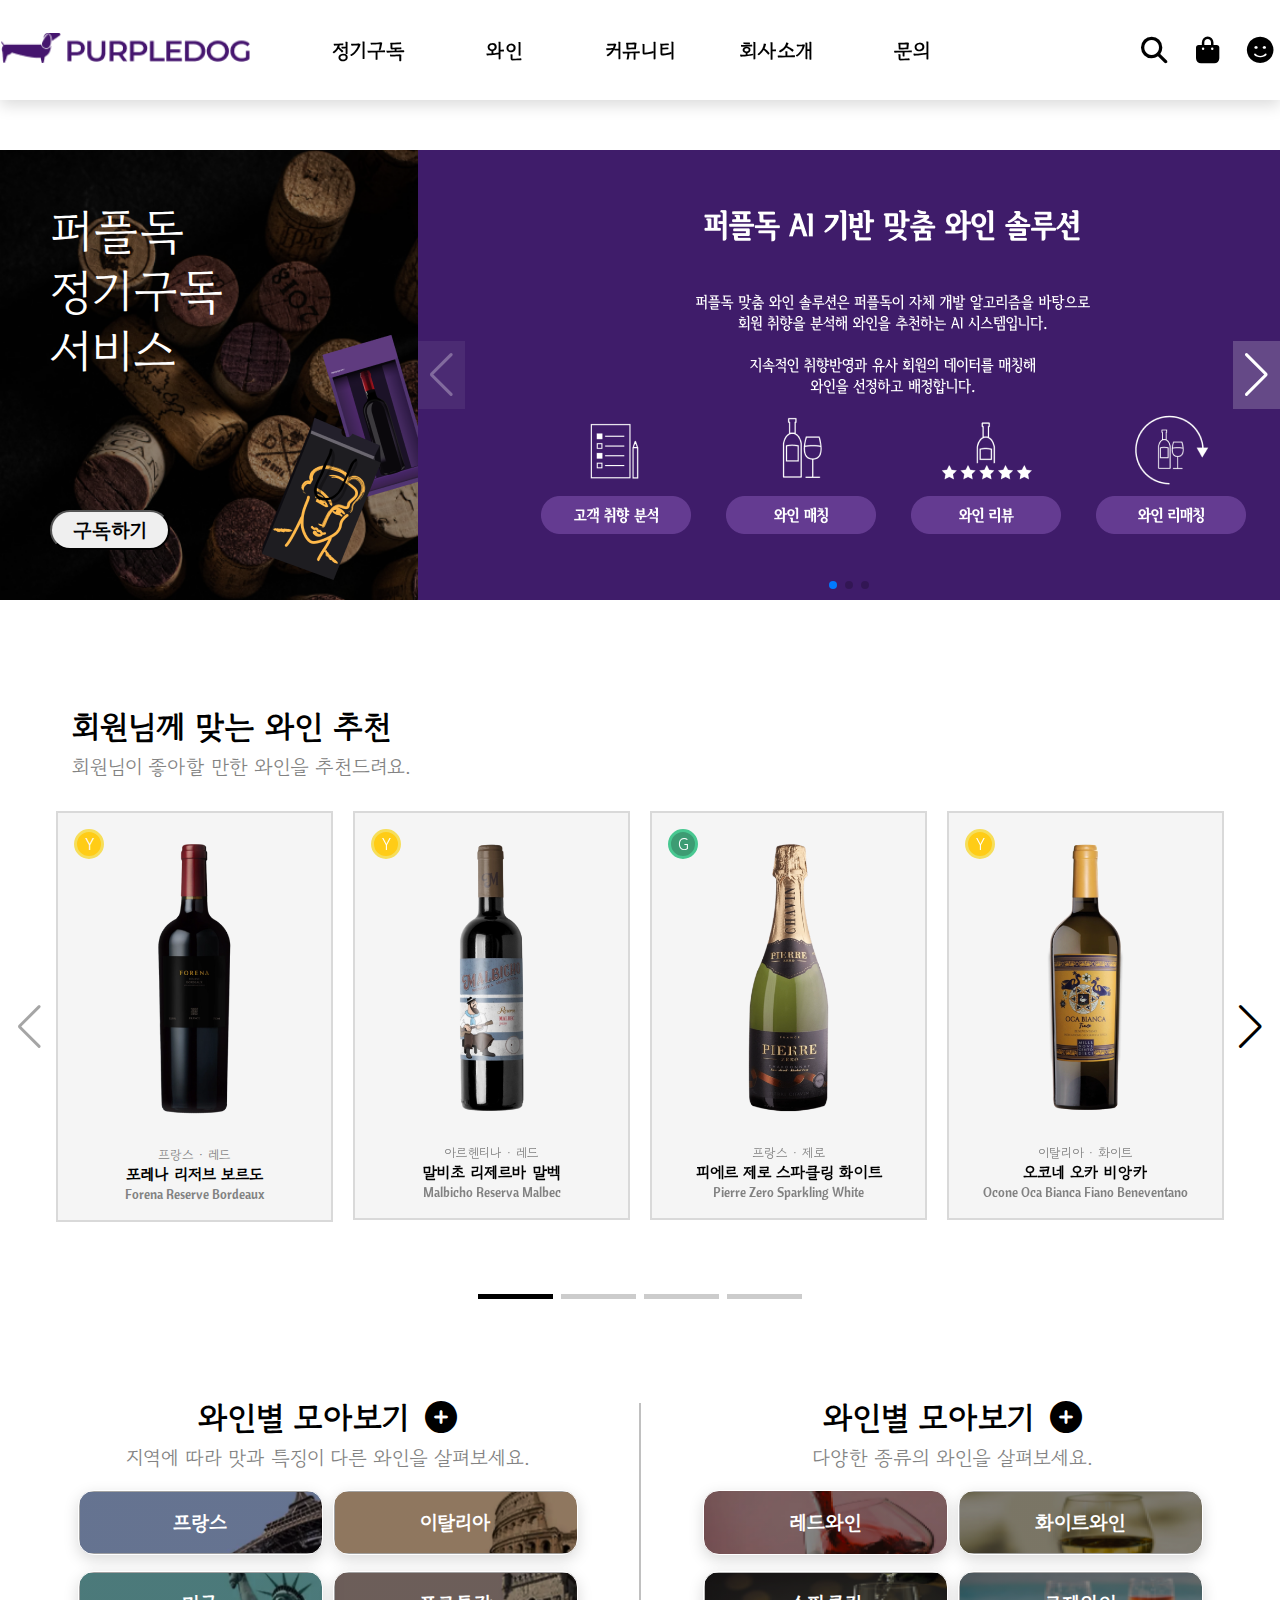
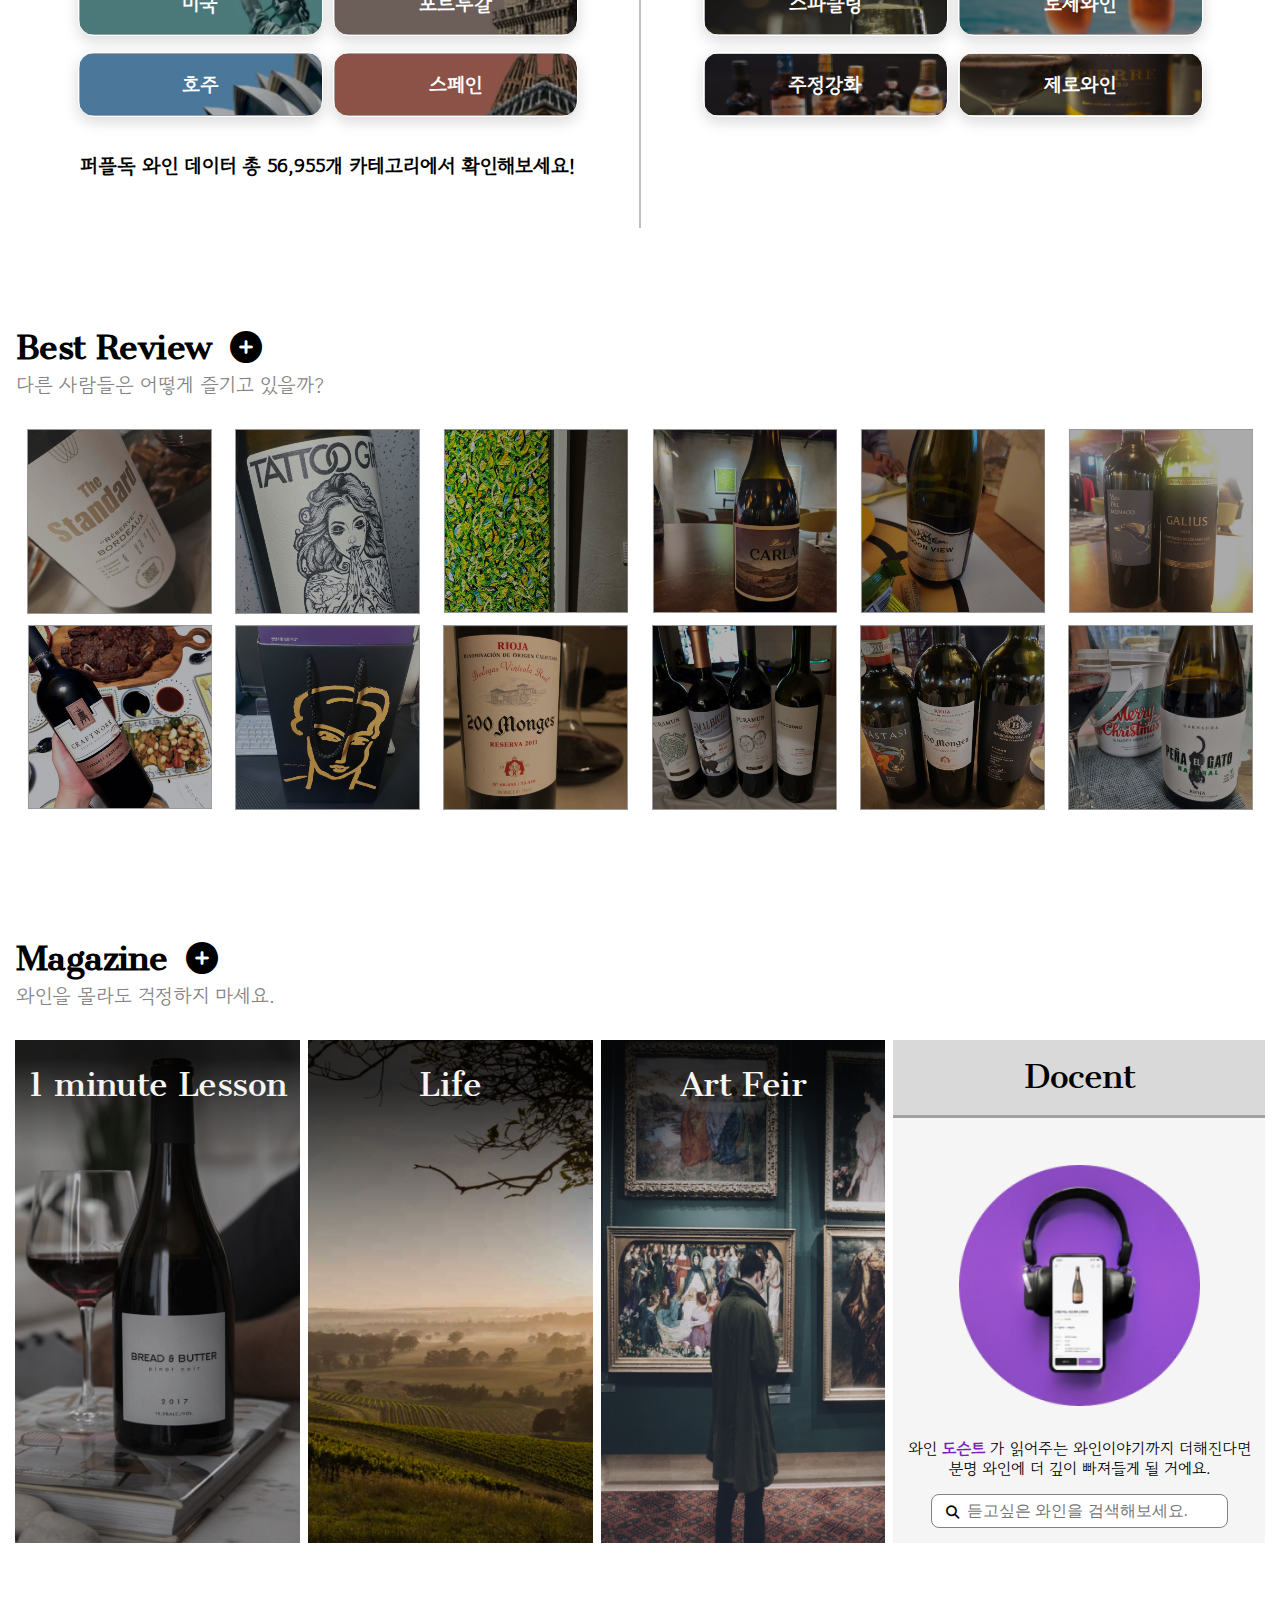
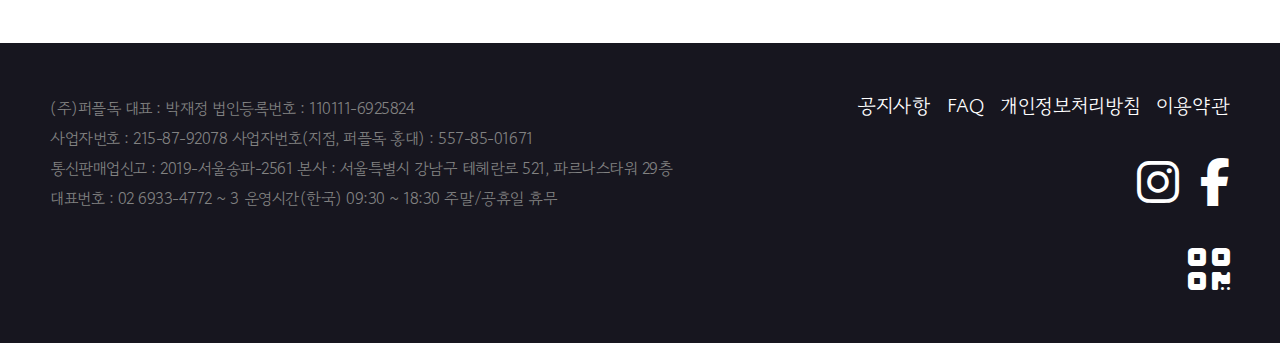
==== commit 431997d5: "ver0.11" ====
--- a/index.html
+++ b/index.html
@@ -86,7 +86,9 @@
           <span
             ><p>퍼플독<br />정기구독<br />서비스</p></span
           >
-          <button class="btn_subscribe"><span>구독하기</span></button>
+          <button class="btn_subscribe">
+            <span>구독하기<i class="fa-solid fa-wine-glass"></i></span>
+          </button>
           <img
             class="fb_img"
             src="./images/banner/image.png"
@@ -1288,6 +1290,18 @@
         </div>
       </div>
     </footer>
+
+    <!-- ham -->
+    <script>
+      const $ham = document.querySelector(".ham");
+      const $hd = document.querySelector(".hd");
+      const $gnb = document.querySelector(".gnb");
+
+      $ham.addEventListener("click", function () {
+        $gnb.classList.toggle("on");
+        $hd.classList.toggle("on");
+      });
+    </script>
 
     <!-- Swiper JS -->
     <script src="https://cdn.jsdelivr.net/npm/swiper@9/swiper-bundle.min.js"></script>
--- a/css/common.css
+++ b/css/common.css
@@ -1,9 +1,5 @@
 @charset 'utf-8';
-/* @font-face {
-  font-family: "GangwonEdu_OTFBoldA";
-  src: url("https://cdn.jsdelivr.net/gh/projectnoonnu/noonfonts_2201-2@1.0/GangwonEdu_OTFBoldA.woff")
-    format("woff");
-} */
+
 @import url("https://fonts.googleapis.com/css2?family=Cantora+One&display=swap");
 @import url("https://fonts.googleapis.com/css2?family=Cantata+One&display=swap");
 @import url("https://fonts.googleapis.com/css2?family=Gowun+Dodum&display=swap");
@@ -27,17 +23,14 @@
   font-family: "Gowun Dodum", sans-serif;
   cursor: pointer;
 }
-i:hover {
+.fa-circle-plus {
+  transition: 0.3s;
+}
+.fa-circle-plus:hover {
   color: var(--point_c1);
   cursor: pointer;
-}
-.fa-circle-plus {
-  transition: 0.3s;
-}
-.fa-circle-plus:hover {
   transform: rotate(90deg);
 }
-
 /* //////헤더 영역////// */
 .hd {
   width: 100%;
@@ -45,6 +38,8 @@
   box-shadow: 0px 5px 15px rgba(0, 0, 0, 0.15);
   height: 100px;
   position: fixed;
+  top: 0;
+  left: 0;
   z-index: 9000;
 }
 
@@ -224,10 +219,17 @@
   align-items: center;
   font-weight: bold;
 }
+.btn_subscribe i {
+  display: none;
+  font-size: var(--fs2);
+}
+
 .btn_subscribe:hover {
   background-color: #828282;
   color: #ffffff;
-}
+  font-weight: 600;
+}
+
 .swiper {
   width: 950px;
 }
@@ -370,6 +372,11 @@
   font-size: 0.75rem;
   display: inline-block;
   width: 65%;
+}
+.wine_detail .text span {
+  white-space: nowrap;
+  overflow: hidden;
+  text-overflow: ellipsis;
 }
 .grap {
   display: flex;
@@ -574,7 +581,6 @@
 }
 
 .btn_category button:hover {
-  /* background-blend-mode: multiply; */
   filter: brightness(50%);
 }
 
@@ -660,7 +666,12 @@
   border-radius: var(--fs3);
   background-color: #3a3a3a;
   color: #f5f5f5;
-}
+  transition: 0.3s;
+}
+.magazine_m_button button:hover {
+  filter: brightness(50%);
+}
+
 .magazine_con {
   display: flex;
   margin: 0 15px;
@@ -831,7 +842,19 @@
 .sns_logo a {
   margin-left: var(--gap2);
 }
+
 /* //////반응형////// */
+@media (max-width: 1350px) {
+  .ai_recommend {
+    padding: 3.5rem;
+  }
+  .ai_recommend .product-button-prev {
+    left: 1rem;
+  }
+  .ai_recommend .product-button-next {
+    right: 1rem;
+  }
+}
 @media (max-width: 1200px) {
   .icons {
     display: none;
@@ -843,16 +866,62 @@
     margin-top: var(--gap3);
     width: 50%;
   }
-  /* .links a {
-    font-size: var(--gap2);
-  } */
 }
 @media (max-width: 960px) {
   .gnb {
     display: none;
   }
+  .gnb.on {
+    display: block;
+  }
+  .hd.on {
+    height: auto;
+  }
+  .logo {
+    width: 100%;
+    margin-top: 2rem;
+  }
+  .top_nav {
+    flex-direction: column;
+    align-items: flex-start;
+  }
+  .gnb {
+    flex-direction: column;
+    align-items: center;
+    width: 100%;
+    border-top: 1px solid #82828259;
+    margin-top: var(--gap3);
+  }
+  .gnb > li {
+    width: 100%;
+    border-bottom: 1px solid #82828259;
+  }
+  .gnb > li a::after {
+    display: none;
+  }
+  .gnb > li a::before {
+    transition: 0.3s;
+  }
+  .gnb > li a:hover::before {
+    width: 10%;
+  }
+  .gnb > li {
+    margin: auto;
+  }
+  .sub {
+    display: block;
+    opacity: 1;
+    position: relative;
+  }
+  .gnb::after {
+    display: none;
+  }
+
   .ham {
     display: block;
+    position: absolute;
+    top: 2rem;
+    right: 1rem;
   }
   .banner .swiper.swiper_banner {
     display: none;
@@ -870,6 +939,44 @@
   .fb_img {
     display: none;
   }
+  .btn_subscribe {
+    width: 200px;
+    height: 100px;
+    border-radius: var(--gap1);
+    position: relative;
+    overflow: hidden;
+    font-size: var(--fs1);
+  }
+  .btn_subscribe i {
+    display: block;
+    padding-left: 1rem;
+  }
+  .btn_subscribe span {
+    display: flex;
+    justify-content: space-around;
+    align-items: center;
+  }
+  .btn_subscribe:hover {
+    background-color: white;
+    color: var(--point_c1);
+  }
+  .btn_subscribe span::before {
+    content: "\f4e3";
+    font: var(--fa-font-solid);
+    font-size: var(--fs2);
+    position: absolute;
+    right: -10%;
+    top: -10%;
+    opacity: 0;
+    transition: 0.3s;
+  }
+  .btn_subscribe:hover ::before {
+    right: 12%;
+    top: 25%;
+    transform: rotate(-45deg);
+    opacity: 1;
+  }
+
   .ai_recommend .product-pagination span {
     width: 30px;
   }
@@ -887,8 +994,13 @@
   .wine_sort {
     margin-top: var(--fs3);
   }
-  .magazine .magazine_con {
-    height: ;
+  .review_item {
+    width: 220px;
+    margin: 0 3px;
+  }
+  .review_con {
+    height: 440px;
+    justify-content: center;
   }
   .magazine_item:nth-of-type(1),
   .magazine_item:nth-of-type(2),
@@ -914,7 +1026,10 @@
   .ft {
     height: 400px;
   }
-  .ft_detail_1 {
-    width: 99%;
-  }
-}
+  .ft_detail_2 {
+    justify-content: flex-start;
+  }
+  .ft_detail_2 > div {
+    margin-bottom: var(--gap2);
+  }
+}
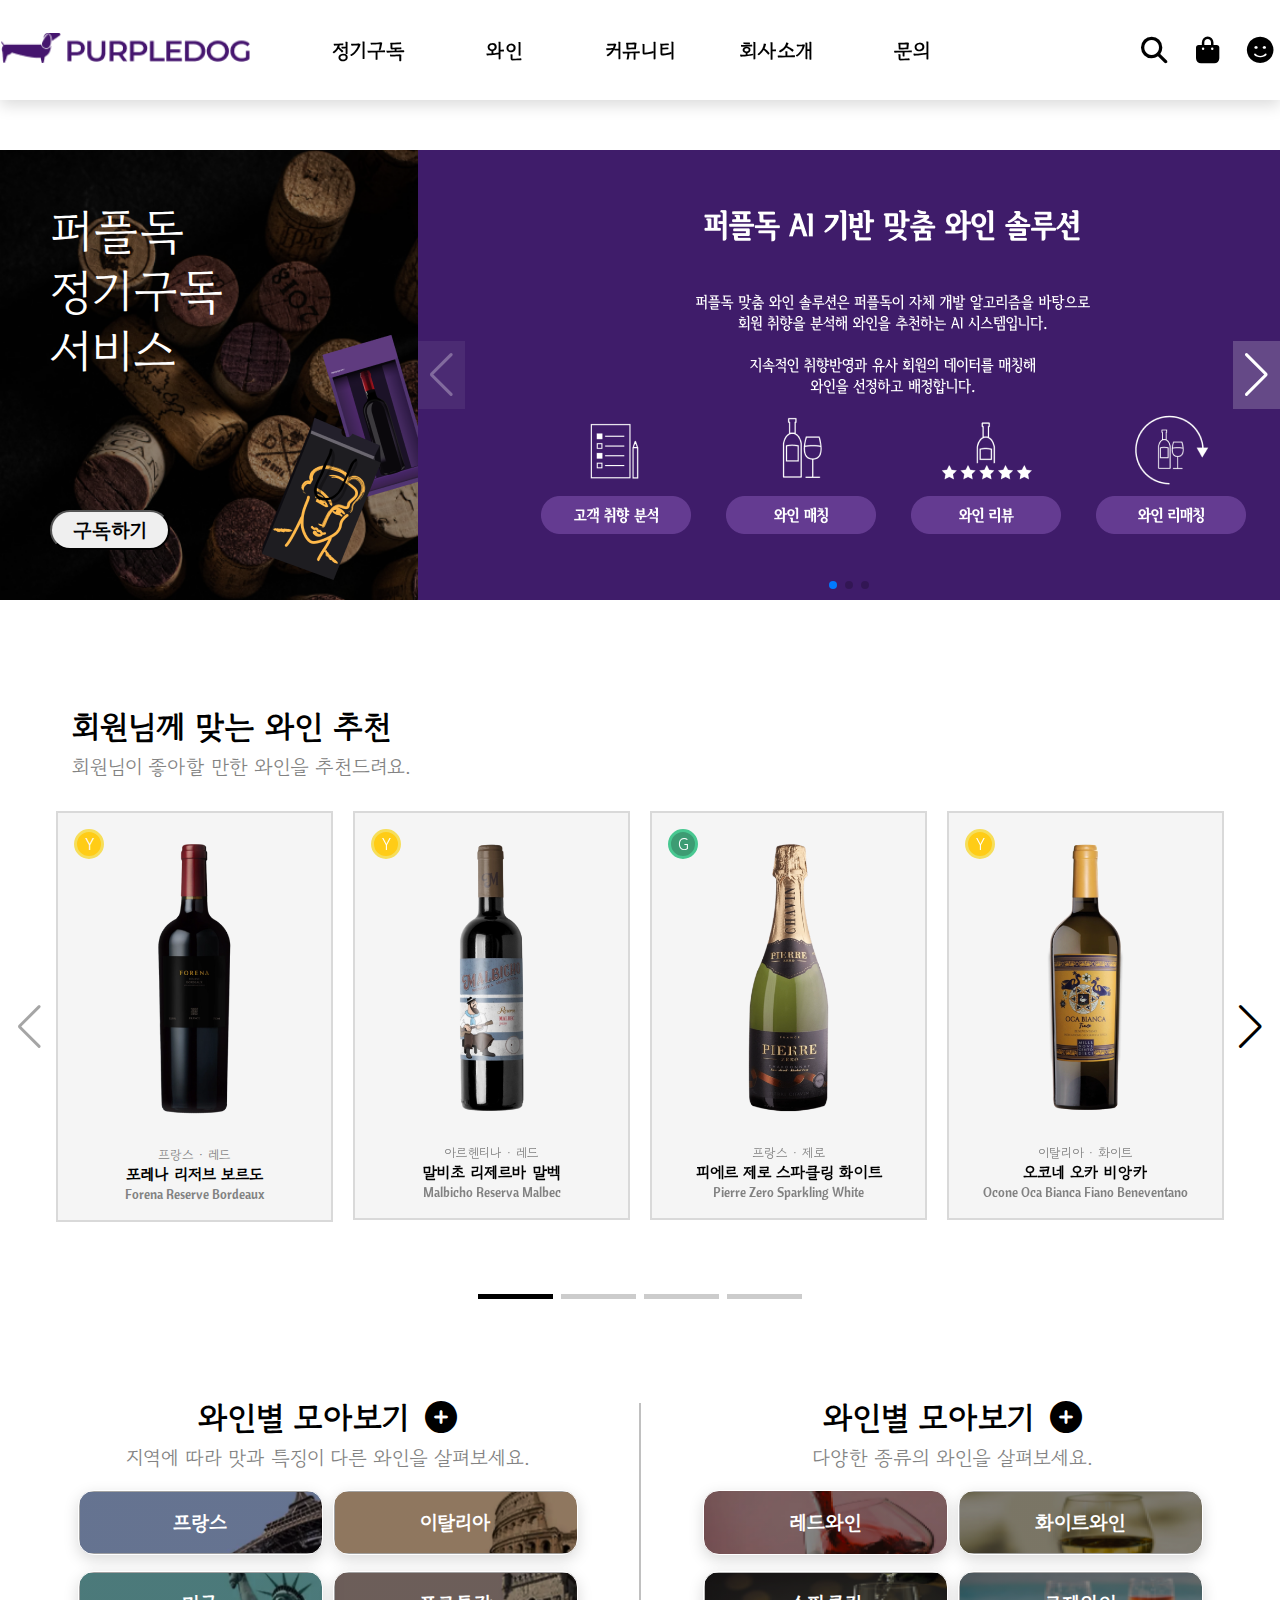
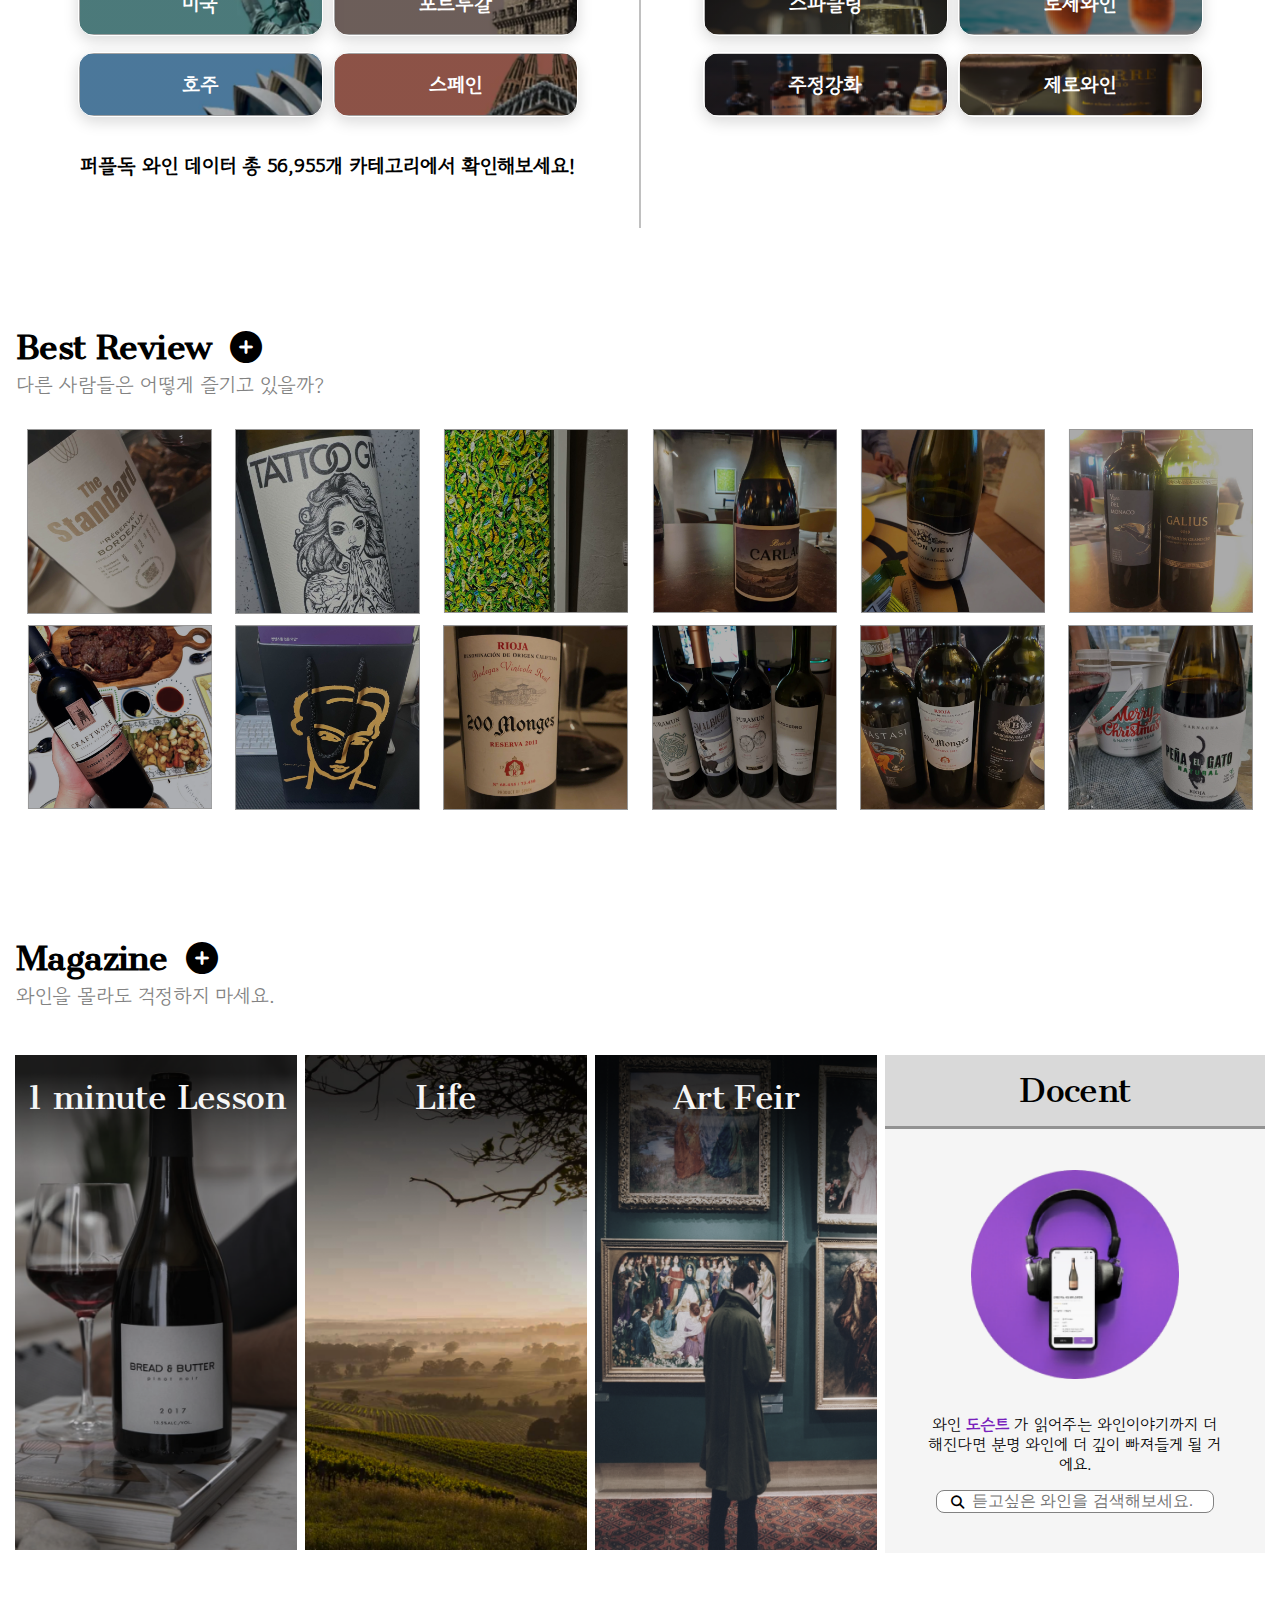
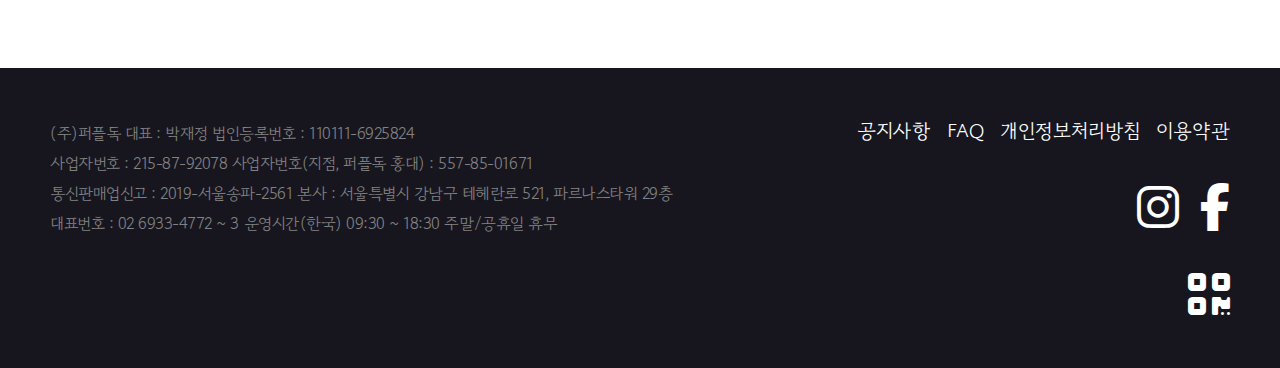
==== commit 1f3849f7: "ver0.12" ====
--- a/index.html
+++ b/index.html
@@ -83,9 +83,11 @@
     <main>
       <section class="banner">
         <div class="fixed_banner">
-          <span
-            ><p>퍼플독<br />정기구독<br />서비스</p></span
-          >
+          <span>
+            <span>퍼플독</span>
+            <span>정기구독</span>
+            <span>서비스</span>
+          </span>
           <button class="btn_subscribe">
             <span>구독하기<i class="fa-solid fa-wine-glass"></i></span>
           </button>
@@ -1202,9 +1204,9 @@
         </span>
         <h3 class="sec_detail">와인을 몰라도 걱정하지 마세요.</h3>
         <div class="magazine_m_button">
-          <button>1분 레슨</button>
-          <button>라이프</button>
-          <button>아트페어</button>
+          <button>1분 레슨<i class="fa-solid fa-book-open"></i></button>
+          <button>라이프<i class="fa-solid fa-people-group"></i></button>
+          <button>아트페어<i class="fa-solid fa-palette"></i></button>
         </div>
         <div class="magazine_con">
           <div class="magazine_item">
@@ -1242,13 +1244,15 @@
           <div class="magazine_item docent">
             <div class="docent_title">Docent</div>
             <div class="docent_detail">
-              <img src="./images/magazine/docent.png" alt="도슨트" />
+              <div class="docent_img">
+                <img src="./images/magazine/docent.png" alt="도슨트" />
+              </div>
               <span>
                 <span>와인</span>
                 <span>도슨트</span>
                 <span>가 읽어주는 와인이야기까지 더해진다면</span>
+                <span>분명 와인에 더 깊이 빠져들게 될 거에요.</span>
               </span>
-              <span>분명 와인에 더 깊이 빠져들게 될 거에요.</span>
               <div class="docent_search">
                 <button><i class="fa-solid fa-magnifying-glass"></i></button>
                 <input
@@ -1326,9 +1330,9 @@
     <script>
       var swiper = new Swiper(".swiper_product", {
         cssMode: true,
-        slidesPerView: 2,
+        slidesPerView: 1,
         spaceBetween: 20,
-        slidesPerGroup: 2,
+        slidesPerGroup: 1,
         navigation: {
           nextEl: ".product-button-next.swiper-button-next",
           prevEl: ".product-button-prev.swiper-button-prev",
@@ -1358,6 +1362,11 @@
             spaceBetween: 20,
             slidesPerGroup: 3,
           },
+          650: {
+            slidesPerView: 2,
+            spaceBetween: 20,
+            slidesPerGroup: 2,
+          },
         },
       });
     </script>
--- a/css/common.css
+++ b/css/common.css
@@ -204,6 +204,10 @@
   color: #ffffff;
   position: relative;
 }
+.fixed_banner span {
+  display: flex;
+  flex-direction: column;
+}
 .fb_img {
   position: absolute;
   right: 0;
@@ -359,7 +363,7 @@
 }
 
 .wine_detail {
-  padding-top: 1.5rem;
+  padding-top: 5%;
   line-height: 1.5rem;
   width: 83%;
 }
@@ -503,7 +507,9 @@
   align-items: center;
   padding: 0.25rem;
   margin: 0;
-}
+  text-align: center;
+}
+
 .wine_country .sec_detail:last-of-type {
   margin-top: 2rem;
   font-weight: 800;
@@ -519,6 +525,7 @@
   flex-wrap: wrap;
   justify-content: space-between;
 }
+
 .btn_category button {
   width: 49%;
   height: 65px;
@@ -658,38 +665,25 @@
 .magazine_m_button {
   display: none;
 }
-.magazine_m_button button {
-  width: 200px;
-  height: 50px;
-  font-size: var(--fs1);
-  margin: 0 var(--gap2);
-  border-radius: var(--fs3);
-  background-color: #3a3a3a;
-  color: #f5f5f5;
-  transition: 0.3s;
-}
-.magazine_m_button button:hover {
-  filter: brightness(50%);
-}
 
 .magazine_con {
   display: flex;
-  margin: 0 15px;
-}
-.magazine_item:nth-child(-n + 3) {
-  width: 23%;
+  padding: 15px;
+}
+.magazine_item:nth-of-type(1),
+.magazine_item:nth-of-type(2),
+.magazine_item:nth-of-type(3) {
   margin-right: 0.5rem;
-}
-.mg_front {
-  position: relative;
-  height: 100%;
-}
-.mg_front img {
-  width: 100%;
-  height: 100%;
+  flex-basis: 23%;
+}
+.docent {
+  flex-basis: 31%;
 }
 .magazine_item {
   position: relative;
+}
+.mg_front img {
+  width: 100%;
 }
 .front_tilte {
   font-size: var(--fs2);
@@ -701,7 +695,7 @@
   position: absolute;
   top: 5%;
   left: 50%;
-  transform: translateX(-50%);
+  transform: translate(-50%, -5%);
 }
 .mg_back {
   position: absolute;
@@ -741,9 +735,6 @@
   opacity: 1;
 }
 
-.docent {
-  width: 30%;
-}
 .docent_title {
   background-color: #d9d9d9;
   height: 15%;
@@ -753,8 +744,10 @@
   display: flex;
   justify-content: center;
   align-items: center;
+  border-bottom: 3px solid hsla(0, 0%, 23%, 0.452);
 }
 .docent_detail {
+  padding: 1rem;
   height: 85%;
   background-color: #f5f5f5;
   display: flex;
@@ -762,15 +755,19 @@
   justify-content: center;
   align-items: center;
   font-size: var(--gap2);
-  border-top: 3px solid hsla(0, 0%, 23%, 0.452);
-}
-.docent_detail img {
+}
+.docent_img {
+  width: 60%;
+}
+.docent_img img {
+  width: 100%;
+}
+.docent_detail span {
+  text-align: center;
+  width: 85%;
   margin-top: var(--gap3);
-  width: 65%;
-}
-.docent_detail span:first-of-type {
-  margin-top: var(--fs2);
-}
+}
+
 .docent_detail span span:nth-of-type(2) {
   color: #7821bc;
   font-weight: 800;
@@ -779,7 +776,6 @@
 .docent_search {
   margin-top: var(--gap2);
   width: 80%;
-  height: 8%;
   background-color: #ffffff;
   border: 1px solid #828282;
   border-radius: var(--gap1);
@@ -855,16 +851,12 @@
     right: 1rem;
   }
 }
-@media (max-width: 1200px) {
+@media (max-width: 1250px) {
   .icons {
     display: none;
   }
   .mg_back {
     font-size: var(--fs1);
-  }
-  .docent_detail img {
-    margin-top: var(--gap3);
-    width: 50%;
   }
 }
 @media (max-width: 960px) {
@@ -903,7 +895,7 @@
     transition: 0.3s;
   }
   .gnb > li a:hover::before {
-    width: 10%;
+    width: 13%;
   }
   .gnb > li {
     margin: auto;
@@ -931,13 +923,17 @@
   }
   .fixed_banner {
     width: 100%;
+    /* flex-direction: row; */
+    justify-content: space-around;
+    /* align-items: center; */
+    height: 450px;
+  }
+  .fixed_banner span {
     flex-direction: row;
-    justify-content: space-between;
-    align-items: center;
-    height: 450px;
-  }
-  .fb_img {
-    display: none;
+    flex-wrap: wrap;
+  }
+  .fixed_banner span span {
+    padding-right: var(--gap2);
   }
   .btn_subscribe {
     width: 200px;
@@ -946,6 +942,7 @@
     position: relative;
     overflow: hidden;
     font-size: var(--fs1);
+    z-index: 1;
   }
   .btn_subscribe i {
     display: block;
@@ -976,9 +973,18 @@
     transform: rotate(-45deg);
     opacity: 1;
   }
-
+  .sec_detail,
+  .sec_title {
+    display: flex;
+    justify-content: center;
+  }
+  .ai_recommend div.product-pagination {
+    bottom: 0;
+  }
   .ai_recommend .product-pagination span {
-    width: 30px;
+    width: 5px;
+    height: 5px;
+    border-radius: 50%;
   }
   .wine_category {
     flex-direction: column;
@@ -996,10 +1002,34 @@
   }
   .review_item {
     width: 220px;
-    margin: 0 3px;
+    margin: 0 0.25rem;
   }
   .review_con {
     height: 440px;
+    justify-content: center;
+  }
+  .magazine_m_button {
+    display: flex;
+    flex-direction: column;
+    align-items: center;
+  }
+  .magazine_m_button button {
+    width: 70%;
+    padding: 0.5rem;
+    font-size: var(--fs1);
+    border-radius: var(--fs3);
+    background-color: #3a3a3a;
+    color: #f5f5f5;
+    transition: 0.3s;
+  }
+  .magazine_m_button button:nth-of-type(1),
+  .magazine_m_button button:nth-of-type(2) {
+    margin-bottom: 1rem;
+  }
+  .magazine_m_button button:hover {
+    filter: brightness(50%);
+  }
+  .magazine_con {
     justify-content: center;
   }
   .magazine_item:nth-of-type(1),
@@ -1007,21 +1037,15 @@
   .magazine_item:nth-of-type(3) {
     display: none;
   }
-  .magazine_m_button {
-    display: flex;
-    justify-content: center;
-  }
   .docent {
-    width: 100%;
     margin-top: var(--gap3);
-    height: 650px;
-  }
-  .docent_detail img {
-    margin-top: var(--gap3);
-    width: 45%;
-  }
-  .docent_search {
-    width: 60%;
+    flex-basis: 75%;
+  }
+  .docent_detail {
+    padding: 1rem;
+  }
+  .docent_img {
+    width: 40%;
   }
   .ft {
     height: 400px;
@@ -1033,3 +1057,10 @@
     margin-bottom: var(--gap2);
   }
 }
+
+@media (max-width: 380px) {
+  .wine_detail {
+    padding-top: 1.5rem;
+    line-height: 1rem;
+  }
+}
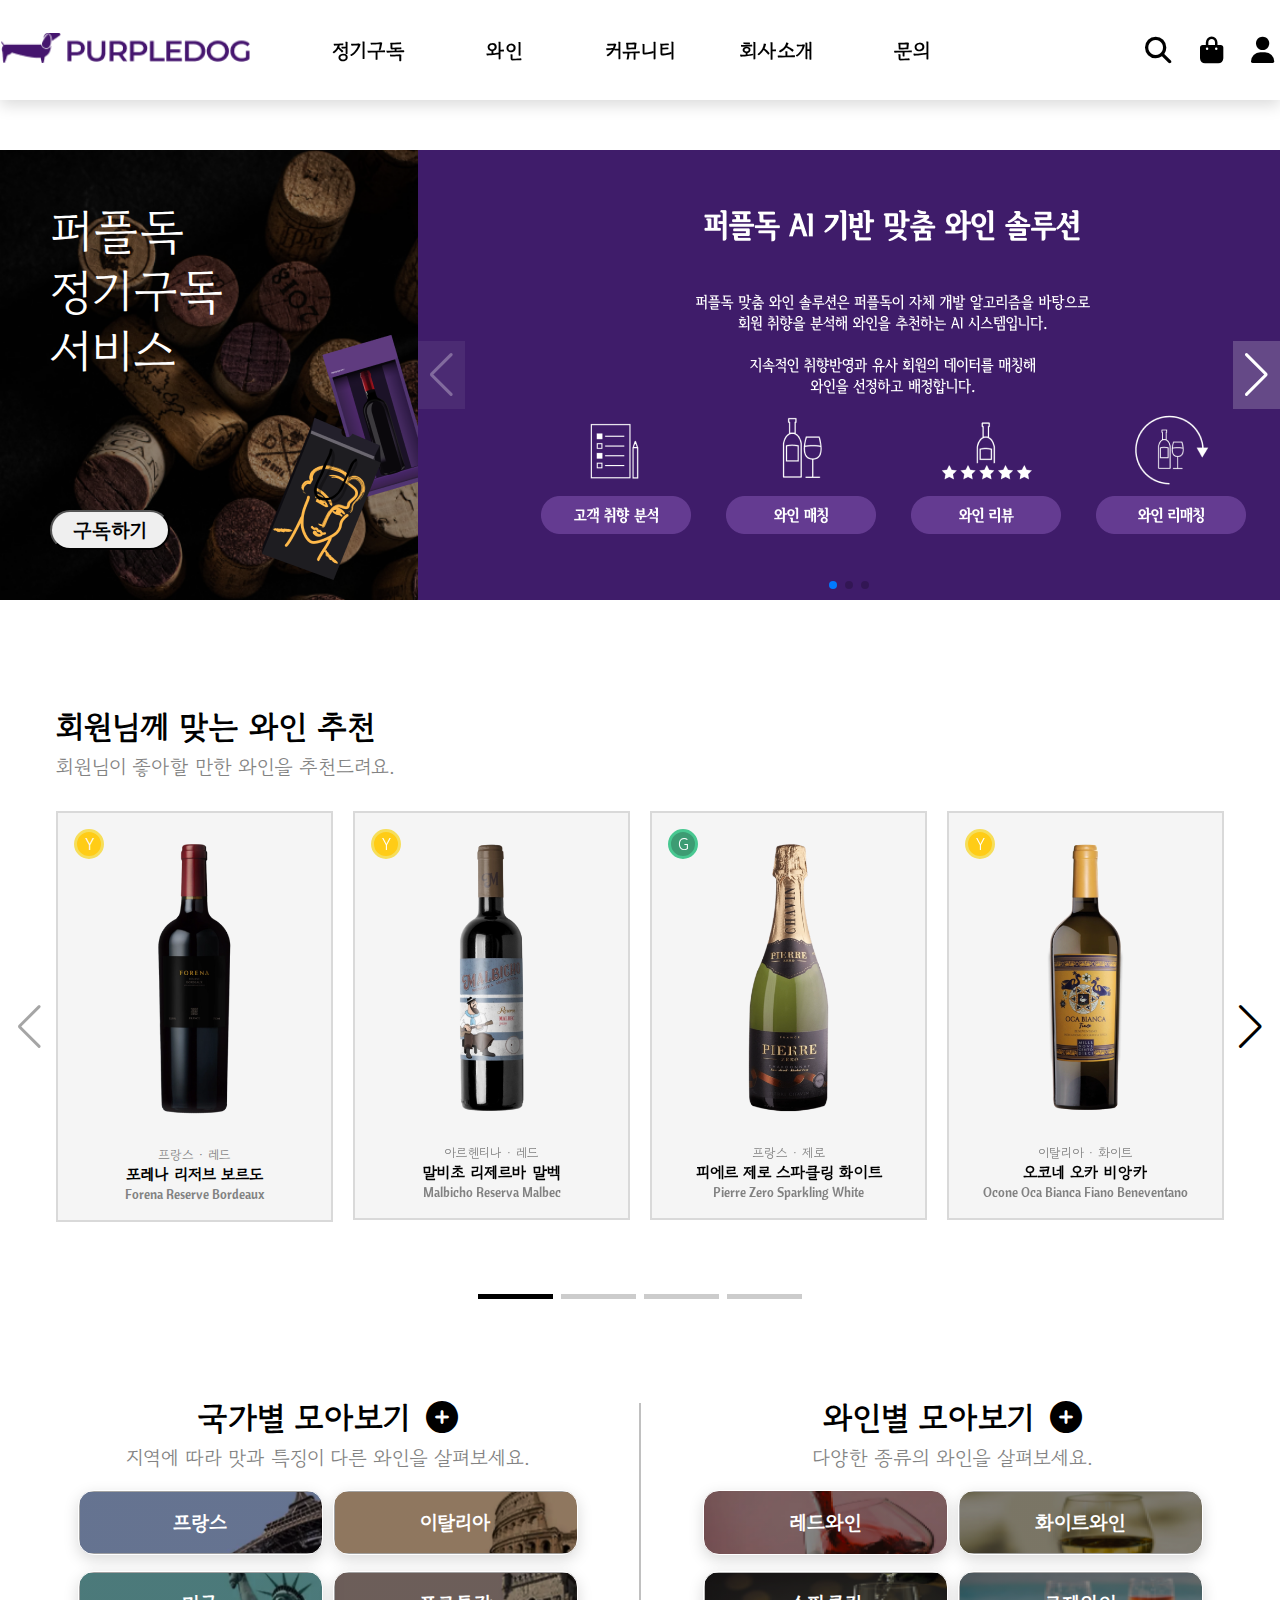
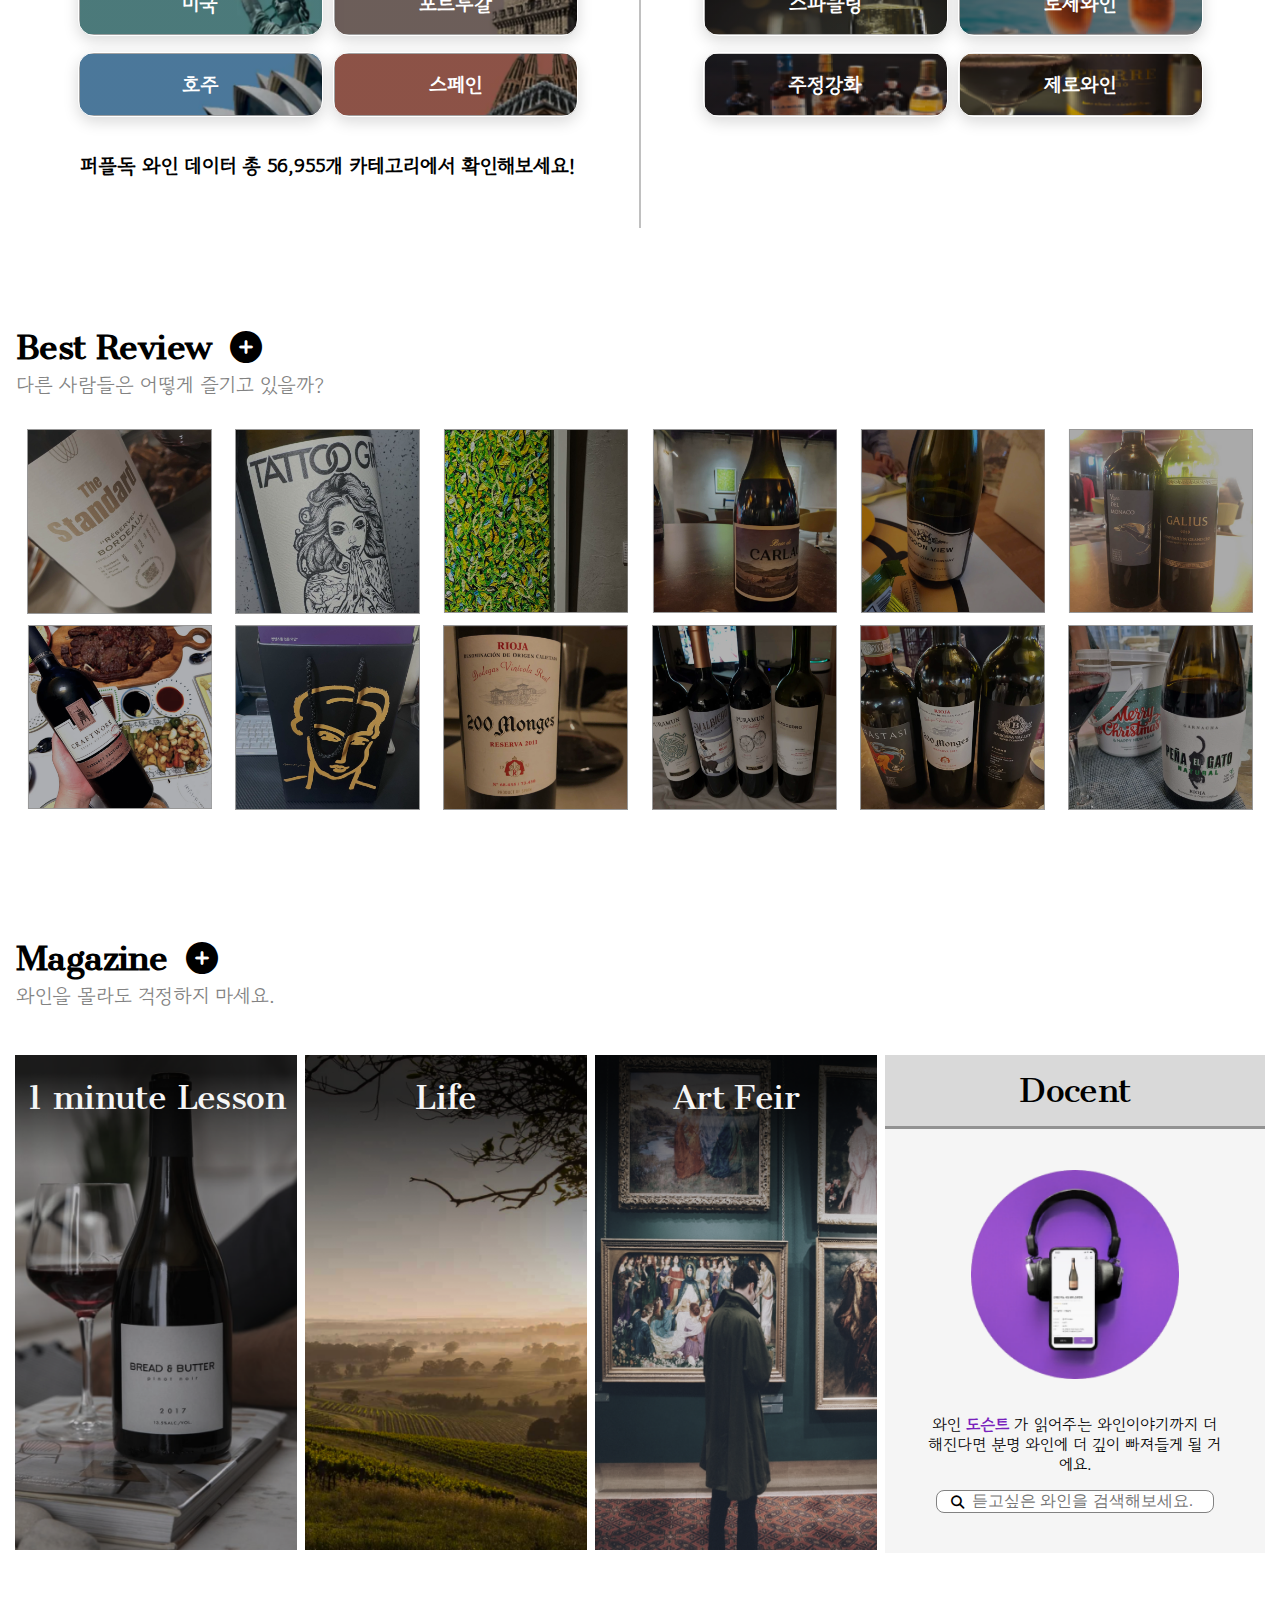
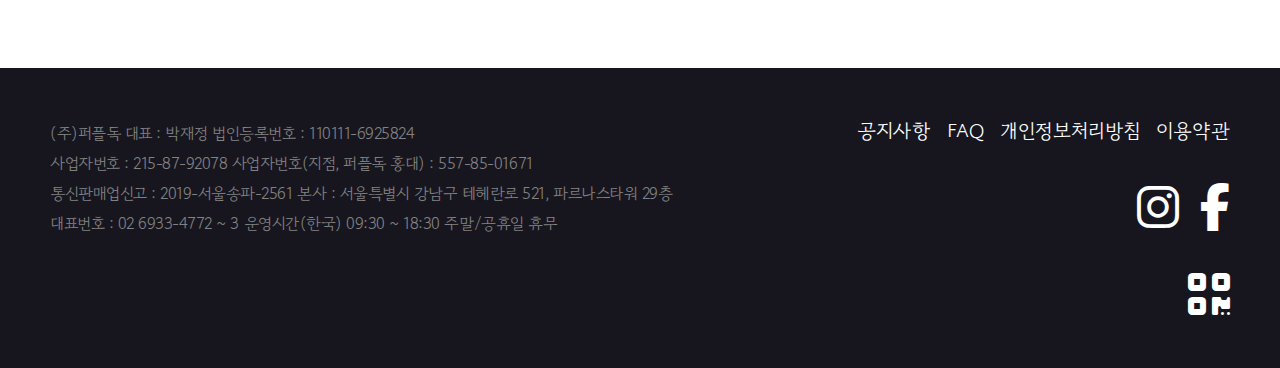
==== commit 491c407d: "ver0.131" ====
--- a/index.html
+++ b/index.html
@@ -19,47 +19,47 @@
   <body>
     <header class="hd">
       <div class="top_nav">
-        <a href="./header_purpledog.html" class="logo">
+        <a href="#" class="logo">
           <img src="./images/purpledog_logo.png" alt="퍼플독_로고" />
         </a>
         <ul class="gnb">
           <li>
-            <a href="">정기구독</a>
+            <a href="#">정기구독</a>
             <ul class="sub">
-              <li><a href="">구독소개</a></li>
-              <li><a href="">구독방법</a></li>
-              <li><a href="">와인피드백</a></li>
+              <li><a href="#">구독소개</a></li>
+              <li><a href="#">구독방법</a></li>
+              <li><a href="#">와인피드백</a></li>
             </ul>
           </li>
           <li>
-            <a href="">와인</a>
+            <a href="#">와인</a>
             <ul class="sub">
-              <li><a href="">와인별</a></li>
-              <li><a href="">국가별</a></li>
-              <li><a href="">추천상품</a></li>
+              <li><a href="#">와인별</a></li>
+              <li><a href="#">국가별</a></li>
+              <li><a href="#">추천상품</a></li>
             </ul>
           </li>
           <li>
-            <a href="">커뮤니티</a>
+            <a href="#">커뮤니티</a>
             <ul class="sub">
-              <li><a href="">리뷰</a></li>
-              <li><a href="">매거진</a></li>
-              <li><a href="">공지사항</a></li>
+              <li><a href="#">리뷰</a></li>
+              <li><a href="#">매거진</a></li>
+              <li><a href="#">공지사항</a></li>
             </ul>
           </li>
           <li>
-            <a href="">회사소개</a>
+            <a href="#">회사소개</a>
             <ul class="sub">
-              <li><a href="">About</a></li>
-              <li><a href="">Store</a></li>
+              <li><a href="#">About</a></li>
+              <li><a href="#">Store</a></li>
             </ul>
           </li>
           <li>
-            <a href="">문의</a>
+            <a href="#">문의</a>
             <ul class="sub">
-              <li><a href="">고객센터</a></li>
-              <li><a href="">b2b문의</a></li>
-              <li><a href="">가맹문의</a></li>
+              <li><a href="#">고객센터</a></li>
+              <li><a href="#">b2b문의</a></li>
+              <li><a href="#">가맹문의</a></li>
             </ul>
           </li>
         </ul>
@@ -71,7 +71,7 @@
             <i class="fa-solid fa-bag-shopping fa-2x"></i>
           </button>
           <button class="btn_mypage">
-            <i class="fa-solid fa-face-smile fa-2x"></i>
+            <i class="fa-solid fa-user fa-2x"></i>
           </button>
         </div>
         <button class="ham">
@@ -1070,7 +1070,7 @@
       <section class="wine_category">
         <div class="wine_country">
           <span class="sec_title">
-            와인별 모아보기
+            국가별 모아보기
             <i class="fa-solid fa-circle-plus"></i>
           </span>
           <h3 class="sec_detail">
@@ -1357,12 +1357,12 @@
             spaceBetween: 20,
             slidesPerGroup: 4,
           },
-          960: {
+          900: {
             slidesPerView: 3,
             spaceBetween: 20,
             slidesPerGroup: 3,
           },
-          650: {
+          630: {
             slidesPerView: 2,
             spaceBetween: 20,
             slidesPerGroup: 2,
--- a/css/common.css
+++ b/css/common.css
@@ -260,6 +260,10 @@
   margin: 0 0 var(--gap3) var(--gap2);
   color: #828282;
 }
+.ai_recommend .sec_title,
+.ai_recommend .sec_detail {
+  margin-left: 0;
+}
 .swiper_product {
   width: 100%;
   margin-top: var(--gap2);
@@ -270,7 +274,7 @@
 }
 
 .wine {
-  width: 250px;
+  /* width: 250px; */
   position: relative;
 }
 .front {
@@ -923,9 +927,7 @@
   }
   .fixed_banner {
     width: 100%;
-    /* flex-direction: row; */
     justify-content: space-around;
-    /* align-items: center; */
     height: 450px;
   }
   .fixed_banner span {
@@ -977,6 +979,7 @@
   .sec_title {
     display: flex;
     justify-content: center;
+    text-align: center;
   }
   .ai_recommend div.product-pagination {
     bottom: 0;
@@ -1000,13 +1003,15 @@
   .wine_sort {
     margin-top: var(--fs3);
   }
+  .review_con {
+    width: 80%;
+    margin: auto;
+    height: 440px;
+    justify-content: center;
+  }
   .review_item {
     width: 220px;
     margin: 0 0.25rem;
-  }
-  .review_con {
-    height: 440px;
-    justify-content: center;
   }
   .magazine_m_button {
     display: flex;
@@ -1048,7 +1053,7 @@
     width: 40%;
   }
   .ft {
-    height: 400px;
+    height: auto;
   }
   .ft_detail_2 {
     justify-content: flex-start;
@@ -1057,6 +1062,11 @@
     margin-bottom: var(--gap2);
   }
 }
+/* @media (max-width: 640px) {
+  .swiper_product {
+    width: 300px;
+  }
+} */
 
 @media (max-width: 380px) {
   .wine_detail {
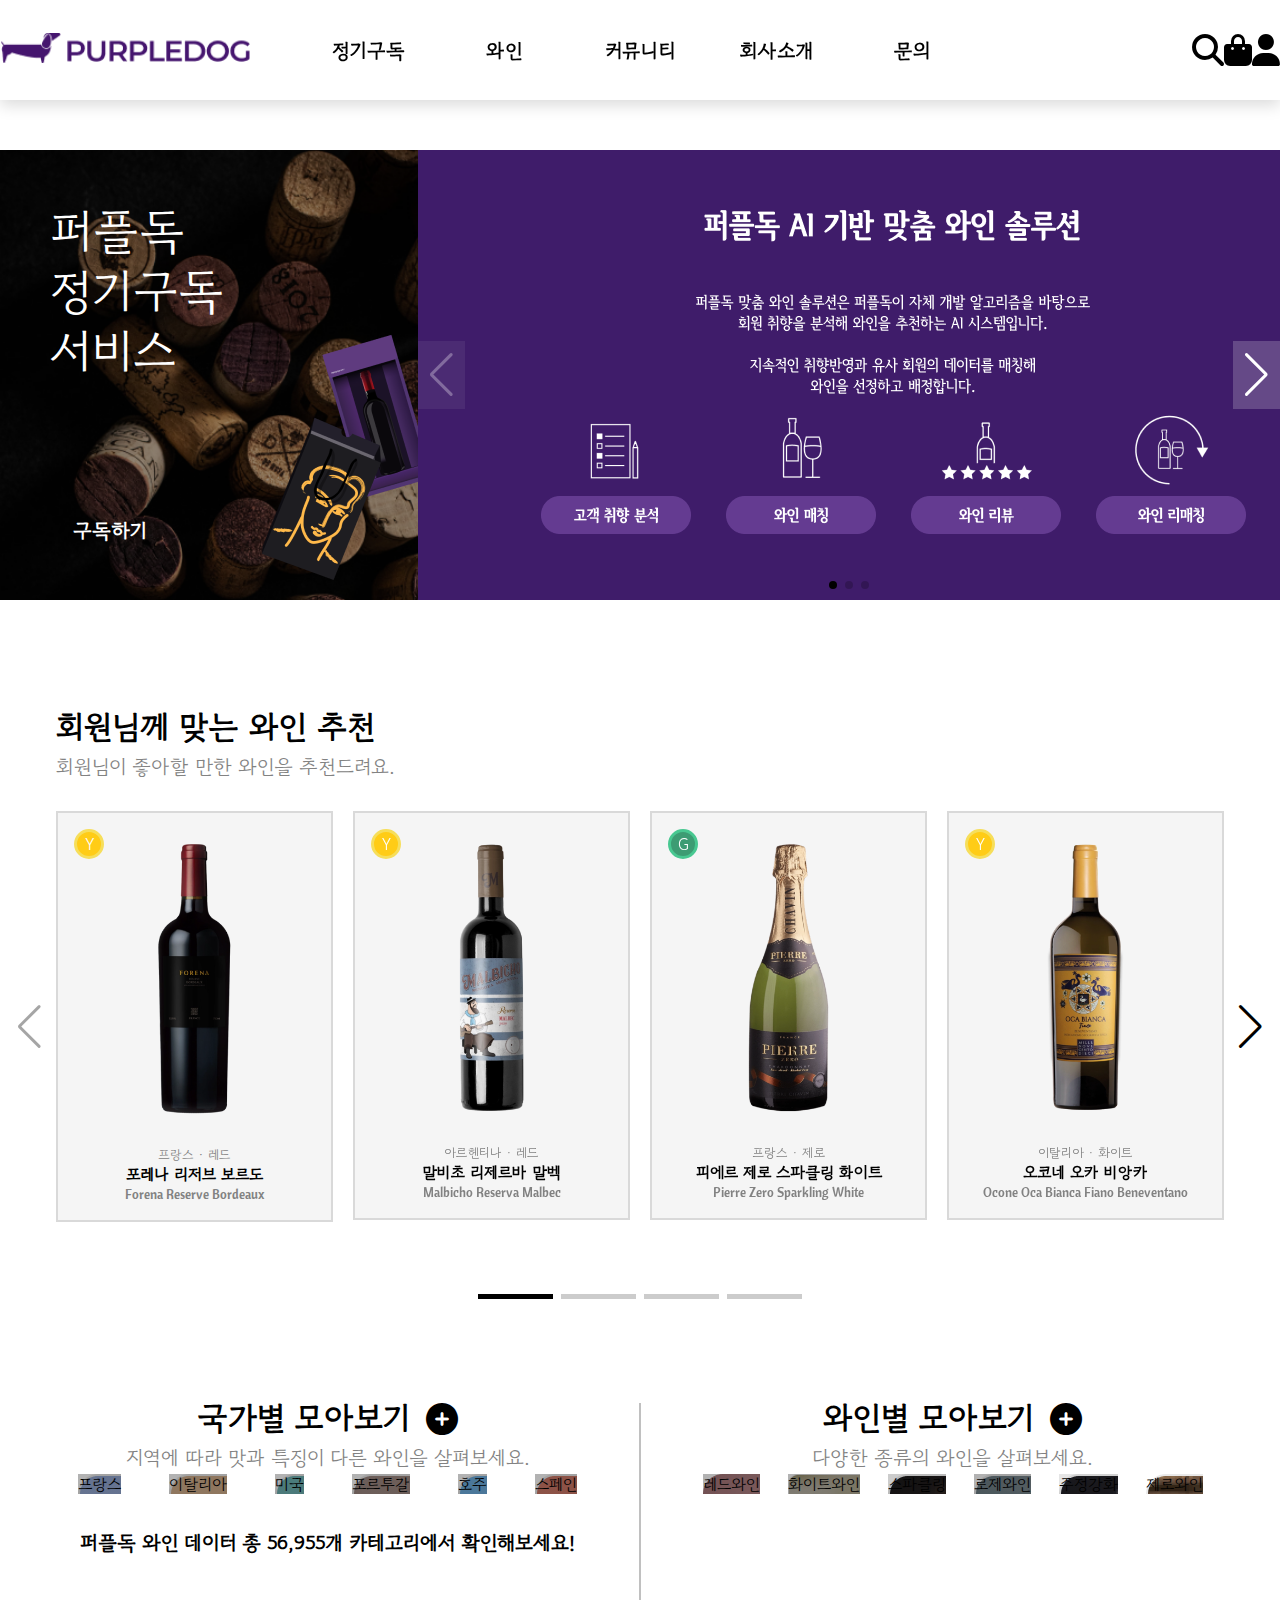
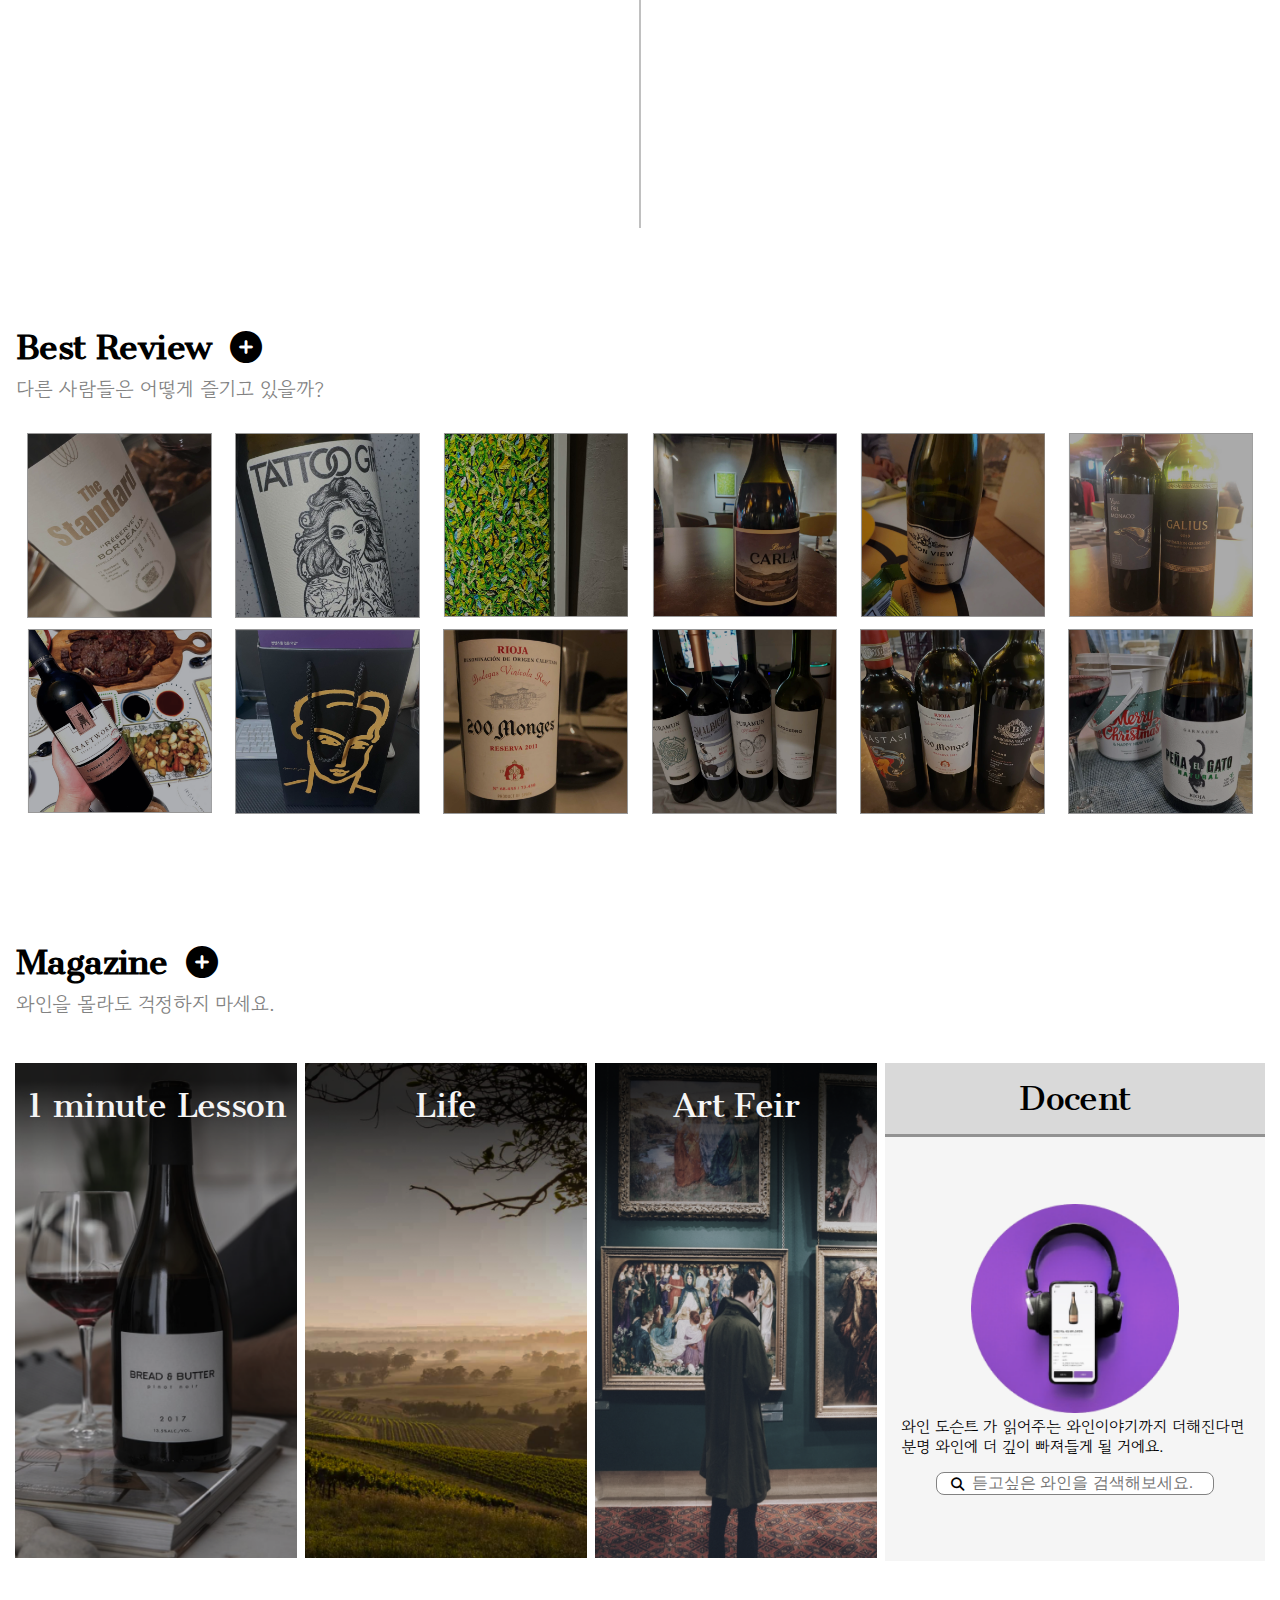
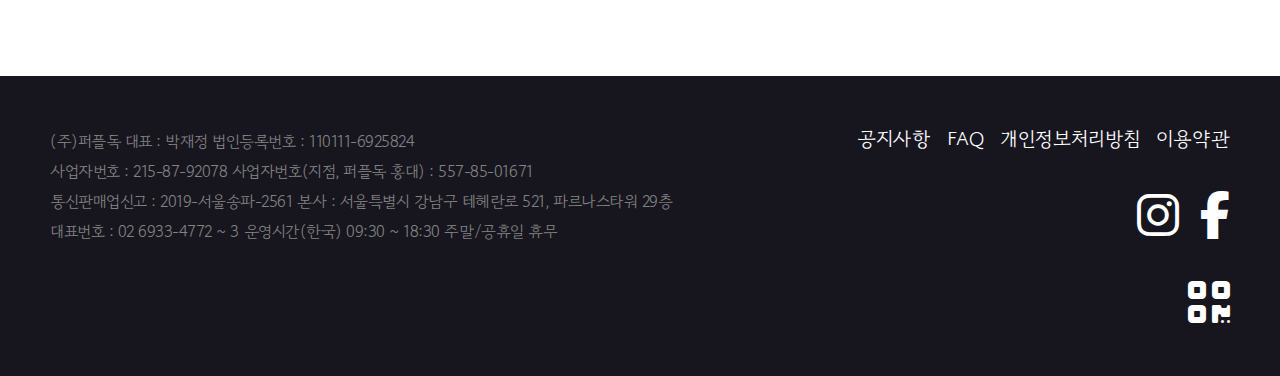
==== commit 72ddbbef: "Update index.html" ====
--- a/index.html
+++ b/index.html
@@ -6,7 +6,6 @@
     <meta name="viewport" content="width=device-width, initial-scale=1.0" />
     <title>Document</title>
     <link rel="stylesheet" href="./css/my_reset.css" />
-    <link rel="stylesheet" href="./css/common.css" />
     <link
       rel="stylesheet"
       href="https://cdnjs.cloudflare.com/ajax/libs/font-awesome/6.3.0/css/all.min.css"
@@ -15,18 +14,25 @@
       rel="stylesheet"
       href="https://cdn.jsdelivr.net/npm/swiper@9/swiper-bundle.min.css"
     />
+    <link rel="stylesheet" href="./css/common.css" />
+
+    <!-- Swiper JS -->
+    <script src="https://cdn.jsdelivr.net/npm/swiper@9/swiper-bundle.min.js"></script>
+    <script src="./js/common.js" defer></script>
   </head>
   <body>
     <header class="hd">
-      <div class="top_nav">
-        <a href="#" class="logo">
-          <img src="./images/purpledog_logo.png" alt="퍼플독_로고" />
-        </a>
+      <div class="top_nav mw">
+        <h1 class="logo">
+          <a href="./index.html"
+            ><img src="./images/purpledog_logo.png" alt="퍼플독_로고"
+          /></a>
+        </h1>
         <ul class="gnb">
           <li>
-            <a href="#">정기구독</a>
+            <a href="./subscribe_intro.html">정기구독</a>
             <ul class="sub">
-              <li><a href="#">구독소개</a></li>
+              <li><a href="./subscribe_intro.html">구독소개</a></li>
               <li><a href="#">구독방법</a></li>
               <li><a href="#">와인피드백</a></li>
             </ul>
@@ -64,15 +70,15 @@
           </li>
         </ul>
         <div class="icons">
-          <button class="btn_search">
+          <a href="#" class="btn_search">
             <i class="fa-solid fa-magnifying-glass fa-2x"></i>
-          </button>
-          <button class="btn_shopping">
+          </a>
+          <a href="#" class="btn_shopping">
             <i class="fa-solid fa-bag-shopping fa-2x"></i>
-          </button>
-          <button class="btn_mypage">
+          </a>
+          <a href="#" class="btn_mypage">
             <i class="fa-solid fa-user fa-2x"></i>
-          </button>
+          </a>
         </div>
         <button class="ham">
           <i class="fa-solid fa-bars fa-3x"></i>
@@ -80,17 +86,18 @@
       </div>
     </header>
 
-    <main>
+    <main class="mw">
       <section class="banner">
         <div class="fixed_banner">
-          <span>
+          <h2 class="fb_detail">
             <span>퍼플독</span>
             <span>정기구독</span>
             <span>서비스</span>
-          </span>
-          <button class="btn_subscribe">
-            <span>구독하기<i class="fa-solid fa-wine-glass"></i></span>
-          </button>
+          </h2>
+          <a href="./subscribe1.html" class="btn_subscribe">
+            <span> 구독하기 </span>
+            <i class="fa-solid fa-wine-glass"></i>
+          </a>
           <img
             class="fb_img"
             src="./images/banner/image.png"
@@ -99,32 +106,35 @@
         </div>
         <!-- <div class="slide_banner"></div> -->
         <!-- Swiper -->
-        <div class="swiper swiper_banner mySwiper">
+        <div class="swiper swiper_banner">
           <div class="swiper-wrapper">
-            <div class="swiper-slide">
-              <img src="./images/banner/slide1.png" alt="" />
+            <div class="swiper-slide sb_1">
+              <img src="./images/banner/slide1.png" alt="슬라이드 배너1" />
+              <img src="./images/banner/m_slide1.png" alt="m슬라이드1" />
             </div>
-            <div class="swiper-slide">
-              <img src="./images/banner/slide2.png" alt="" />
+            <div class="swiper-slide sb_2">
+              <img src="./images/banner/slide2.png" alt="슬라이드 배너2" />
+              <img src="./images/banner/m_slide2.png" alt="m슬라이드2" />
             </div>
-            <div class="swiper-slide">
-              <img src="./images/banner/slide3.png" alt="" />
+            <div class="swiper-slide sb_3">
+              <img src="./images/banner/slide3.png" alt="슬라이드 배너3" />
+              <img src="./images/banner/m_slide3.png" alt="m슬라이드3" />
             </div>
           </div>
-          <div class="swiper-button-next"></div>
-          <div class="swiper-button-prev"></div>
-          <div class="swiper-pagination"></div>
+          <div class="swiper-button-next banner-button-next"></div>
+          <div class="swiper-button-prev banner-button-prev"></div>
+          <div class="swiper-pagination banner-pagination"></div>
         </div>
       </section>
 
       <section class="ai_recommend">
         <h2 class="sec_title">회원님께 맞는 와인 추천</h2>
-        <h3 class="sec_detail">회원님이 좋아할 만한 와인을 추천드려요.</h3>
+        <p class="sec_detail">회원님이 좋아할 만한 와인을 추천드려요.</p>
 
         <!-- Swiper -->
-        <div class="swiper swiper_product mySwiper">
-          <div class="product swiper-wrapper">
-            <div class="wine wine_1 swiper-slide">
+        <div class="swiper swiper_product">
+          <ul class="product swiper-wrapper">
+            <li class="wine wine_1 swiper-slide">
               <div class="front">
                 <span class="level level_y">Y</span>
                 <img src="./images/wine/wine1.png" alt="포레나 리저브 보르도" />
@@ -137,11 +147,11 @@
               <div class="back">
                 <div class="star_rating">
                   <span>
-                    <img src="./images/star.png" alt="별점" />
-                    <img src="./images/star.png" alt="별점" />
-                    <img src="./images/star.png" alt="별점" />
-                    <img src="./images/star.png" alt="별점" />
-                    <img src="./images/empty_star.png" alt="별점" />
+                    <img src="./images/wine/star.png" alt="별점" />
+                    <img src="./images/wine/star.png" alt="별점" />
+                    <img src="./images/wine/star.png" alt="별점" />
+                    <img src="./images/wine/star.png" alt="별점" />
+                    <img src="./images/wine/empty_star.png" alt="별점" />
                   </span>
                   <span>4.1</span>
                 </div>
@@ -184,8 +194,8 @@
                   </p>
                 </div>
               </div>
-            </div>
-            <div class="wine wine_2 swiper-slide">
+            </li>
+            <li class="wine wine_2 swiper-slide">
               <div class="front">
                 <span class="level level_y">Y</span>
                 <img src="./images/wine/wine2.png" alt="말비초 리제르바 말벡" />
@@ -198,11 +208,11 @@
               <div class="back">
                 <div class="star_rating">
                   <span>
-                    <img src="./images/star.png" alt="별점" />
-                    <img src="./images/star.png" alt="별점" />
-                    <img src="./images/star.png" alt="별점" />
-                    <img src="./images/star.png" alt="별점" />
-                    <img src="./images/empty_star.png" alt="별점" />
+                    <img src="./images/wine/star.png" alt="별점" />
+                    <img src="./images/wine/star.png" alt="별점" />
+                    <img src="./images/wine/star.png" alt="별점" />
+                    <img src="./images/wine/star.png" alt="별점" />
+                    <img src="./images/wine/empty_star.png" alt="별점" />
                   </span>
                   <span>3.8</span>
                 </div>
@@ -245,8 +255,8 @@
                   </p>
                 </div>
               </div>
-            </div>
-            <div class="wine wine_3 swiper-slide">
+            </li>
+            <li class="wine wine_3 swiper-slide">
               <div class="front">
                 <span class="level level_g">G</span>
                 <img src="./images/wine/wine3.png" alt="포레나 리저브 보르도" />
@@ -259,11 +269,11 @@
               <div class="back">
                 <div class="star_rating">
                   <span>
-                    <img src="./images/star.png" alt="별점" />
-                    <img src="./images/star.png" alt="별점" />
-                    <img src="./images/star.png" alt="별점" />
-                    <img src="./images/star.png" alt="별점" />
-                    <img src="./images/empty_star.png" alt="별점" />
+                    <img src="./images/wine/star.png" alt="별점" />
+                    <img src="./images/wine/star.png" alt="별점" />
+                    <img src="./images/wine/star.png" alt="별점" />
+                    <img src="./images/wine/star.png" alt="별점" />
+                    <img src="./images/wine/empty_star.png" alt="별점" />
                   </span>
                   <span>4.0</span>
                 </div>
@@ -306,8 +316,8 @@
                   </p>
                 </div>
               </div>
-            </div>
-            <div class="wine wine_4 swiper-slide">
+            </li>
+            <li class="wine wine_4 swiper-slide">
               <div class="front">
                 <span class="level level_y">Y</span>
                 <img src="./images/wine/wine4.png" alt="오코네 오카 비앙카" />
@@ -322,11 +332,11 @@
               <div class="back">
                 <div class="star_rating">
                   <span>
-                    <img src="./images/star.png" alt="별점" />
-                    <img src="./images/star.png" alt="별점" />
-                    <img src="./images/star.png" alt="별점" />
-                    <img src="./images/star.png" alt="별점" />
-                    <img src="./images/empty_star.png" alt="별점" />
+                    <img src="./images/wine/star.png" alt="별점" />
+                    <img src="./images/wine/star.png" alt="별점" />
+                    <img src="./images/wine/star.png" alt="별점" />
+                    <img src="./images/wine/star.png" alt="별점" />
+                    <img src="./images/wine/empty_star.png" alt="별점" />
                   </span>
                   <span>4.1</span>
                 </div>
@@ -369,8 +379,8 @@
                   </p>
                 </div>
               </div>
-            </div>
-            <div class="wine wine_5 swiper-slide">
+            </li>
+            <li class="wine wine_5 swiper-slide">
               <div class="front">
                 <span class="level level_b">B</span>
                 <img src="./images/wine/wine5.png" alt="푸라문 코-퍼멘티드" />
@@ -383,11 +393,11 @@
               <div class="back">
                 <div class="star_rating">
                   <span>
-                    <img src="./images/star.png" alt="별점" />
-                    <img src="./images/star.png" alt="별점" />
-                    <img src="./images/star.png" alt="별점" />
-                    <img src="./images/star.png" alt="별점" />
-                    <img src="./images/empty_star.png" alt="별점" />
+                    <img src="./images/wine/star.png" alt="별점" />
+                    <img src="./images/wine/star.png" alt="별점" />
+                    <img src="./images/wine/star.png" alt="별점" />
+                    <img src="./images/wine/star.png" alt="별점" />
+                    <img src="./images/wine/empty_star.png" alt="별점" />
                   </span>
                   <span>4.3</span>
                 </div>
@@ -430,8 +440,8 @@
                   </p>
                 </div>
               </div>
-            </div>
-            <div class="wine wine_6 swiper-slide">
+            </li>
+            <li class="wine wine_6 swiper-slide">
               <div class="front">
                 <span class="level level_y">Y</span>
                 <img src="./images/wine/wine6.png" alt="앨티튜드 익시르 루즈" />
@@ -444,11 +454,11 @@
               <div class="back">
                 <div class="star_rating">
                   <span>
-                    <img src="./images/star.png" alt="별점" />
-                    <img src="./images/star.png" alt="별점" />
-                    <img src="./images/star.png" alt="별점" />
-                    <img src="./images/star.png" alt="별점" />
-                    <img src="./images/empty_star.png" alt="별점" />
+                    <img src="./images/wine/star.png" alt="별점" />
+                    <img src="./images/wine/star.png" alt="별점" />
+                    <img src="./images/wine/star.png" alt="별점" />
+                    <img src="./images/wine/star.png" alt="별점" />
+                    <img src="./images/wine/empty_star.png" alt="별점" />
                   </span>
                   <span>4.0</span>
                 </div>
@@ -491,8 +501,8 @@
                   </p>
                 </div>
               </div>
-            </div>
-            <div class="wine wine_7 swiper-slide">
+            </li>
+            <li class="wine wine_7 swiper-slide">
               <div class="front">
                 <span class="level level_y">Y</span>
                 <img
@@ -508,11 +518,11 @@
               <div class="back">
                 <div class="star_rating">
                   <span>
-                    <img src="./images/star.png" alt="별점" />
-                    <img src="./images/star.png" alt="별점" />
-                    <img src="./images/star.png" alt="별점" />
-                    <img src="./images/star.png" alt="별점" />
-                    <img src="./images/empty_star.png" alt="별점" />
+                    <img src="./images/wine/star.png" alt="별점" />
+                    <img src="./images/wine/star.png" alt="별점" />
+                    <img src="./images/wine/star.png" alt="별점" />
+                    <img src="./images/wine/star.png" alt="별점" />
+                    <img src="./images/wine/empty_star.png" alt="별점" />
                   </span>
                   <span>3.9</span>
                 </div>
@@ -555,8 +565,8 @@
                   </p>
                 </div>
               </div>
-            </div>
-            <div class="wine wine_8 swiper-slide">
+            </li>
+            <li class="wine wine_8 swiper-slide">
               <div class="front">
                 <span class="level level_c">C</span>
                 <img
@@ -572,11 +582,11 @@
               <div class="back">
                 <div class="star_rating">
                   <span>
-                    <img src="./images/star.png" alt="별점" />
-                    <img src="./images/star.png" alt="별점" />
-                    <img src="./images/star.png" alt="별점" />
-                    <img src="./images/star.png" alt="별점" />
-                    <img src="./images/empty_star.png" alt="별점" />
+                    <img src="./images/wine/star.png" alt="별점" />
+                    <img src="./images/wine/star.png" alt="별점" />
+                    <img src="./images/wine/star.png" alt="별점" />
+                    <img src="./images/wine/star.png" alt="별점" />
+                    <img src="./images/wine/empty_star.png" alt="별점" />
                   </span>
                   <span>4.0</span>
                 </div>
@@ -619,8 +629,8 @@
                   </p>
                 </div>
               </div>
-            </div>
-            <div class="wine wine_9 swiper-slide">
+            </li>
+            <li class="wine wine_9 swiper-slide">
               <div class="front">
                 <span class="level level_y">Y</span>
                 <img
@@ -636,11 +646,11 @@
               <div class="back">
                 <div class="star_rating">
                   <span>
-                    <img src="./images/star.png" alt="별점" />
-                    <img src="./images/star.png" alt="별점" />
-                    <img src="./images/star.png" alt="별점" />
-                    <img src="./images/star.png" alt="별점" />
-                    <img src="./images/empty_star.png" alt="별점" />
+                    <img src="./images/wine/star.png" alt="별점" />
+                    <img src="./images/wine/star.png" alt="별점" />
+                    <img src="./images/wine/star.png" alt="별점" />
+                    <img src="./images/wine/star.png" alt="별점" />
+                    <img src="./images/wine/empty_star.png" alt="별점" />
                   </span>
                   <span>4.1</span>
                 </div>
@@ -683,8 +693,8 @@
                   </p>
                 </div>
               </div>
-            </div>
-            <div class="wine wine_10 swiper-slide">
+            </li>
+            <li class="wine wine_10 swiper-slide">
               <div class="front">
                 <span class="level level_y">Y</span>
                 <img src="./images/wine/wine10.png" alt="마라니 킨즈마라울리" />
@@ -697,11 +707,11 @@
               <div class="back">
                 <div class="star_rating">
                   <span>
-                    <img src="./images/star.png" alt="별점" />
-                    <img src="./images/star.png" alt="별점" />
-                    <img src="./images/star.png" alt="별점" />
-                    <img src="./images/star.png" alt="별점" />
-                    <img src="./images/empty_star.png" alt="별점" />
+                    <img src="./images/wine/star.png" alt="별점" />
+                    <img src="./images/wine/star.png" alt="별점" />
+                    <img src="./images/wine/star.png" alt="별점" />
+                    <img src="./images/wine/star.png" alt="별점" />
+                    <img src="./images/wine/empty_star.png" alt="별점" />
                   </span>
                   <span>4.3</span>
                 </div>
@@ -744,8 +754,8 @@
                   </p>
                 </div>
               </div>
-            </div>
-            <div class="wine wine_11 swiper-slide">
+            </li>
+            <li class="wine wine_11 swiper-slide">
               <div class="front">
                 <span class="level level_y">Y</span>
                 <img src="./images/wine/wine11.png" alt="레 잘레 드 베르누스" />
@@ -758,11 +768,11 @@
               <div class="back">
                 <div class="star_rating">
                   <span>
-                    <img src="./images/star.png" alt="별점" />
-                    <img src="./images/star.png" alt="별점" />
-                    <img src="./images/star.png" alt="별점" />
-                    <img src="./images/star.png" alt="별점" />
-                    <img src="./images/empty_star.png" alt="별점" />
+                    <img src="./images/wine/star.png" alt="별점" />
+                    <img src="./images/wine/star.png" alt="별점" />
+                    <img src="./images/wine/star.png" alt="별점" />
+                    <img src="./images/wine/star.png" alt="별점" />
+                    <img src="./images/wine/empty_star.png" alt="별점" />
                   </span>
                   <span>4.0</span>
                 </div>
@@ -805,8 +815,8 @@
                   </p>
                 </div>
               </div>
-            </div>
-            <div class="wine wine_12 swiper-slide">
+            </li>
+            <li class="wine wine_12 swiper-slide">
               <div class="front">
                 <span class="level level_g">G</span>
                 <img
@@ -822,11 +832,11 @@
               <div class="back">
                 <div class="star_rating">
                   <span>
-                    <img src="./images/star.png" alt="별점" />
-                    <img src="./images/star.png" alt="별점" />
-                    <img src="./images/star.png" alt="별점" />
-                    <img src="./images/star.png" alt="별점" />
-                    <img src="./images/empty_star.png" alt="별점" />
+                    <img src="./images/wine/star.png" alt="별점" />
+                    <img src="./images/wine/star.png" alt="별점" />
+                    <img src="./images/wine/star.png" alt="별점" />
+                    <img src="./images/wine/star.png" alt="별점" />
+                    <img src="./images/wine/empty_star.png" alt="별점" />
                   </span>
                   <span>3.8</span>
                 </div>
@@ -869,8 +879,8 @@
                   </p>
                 </div>
               </div>
-            </div>
-            <div class="wine wine_13 swiper-slide">
+            </li>
+            <li class="wine wine_13 swiper-slide">
               <div class="front">
                 <span class="level level_y">Y</span>
                 <img
@@ -888,11 +898,11 @@
               <div class="back">
                 <div class="star_rating">
                   <span>
-                    <img src="./images/star.png" alt="별점" />
-                    <img src="./images/star.png" alt="별점" />
-                    <img src="./images/star.png" alt="별점" />
-                    <img src="./images/star.png" alt="별점" />
-                    <img src="./images/empty_star.png" alt="별점" />
+                    <img src="./images/wine/star.png" alt="별점" />
+                    <img src="./images/wine/star.png" alt="별점" />
+                    <img src="./images/wine/star.png" alt="별점" />
+                    <img src="./images/wine/star.png" alt="별점" />
+                    <img src="./images/wine/empty_star.png" alt="별점" />
                   </span>
                   <span>3.7</span>
                 </div>
@@ -935,8 +945,8 @@
                   </p>
                 </div>
               </div>
-            </div>
-            <div class="wine wine_14 swiper-slide">
+            </li>
+            <li class="wine wine_14 swiper-slide">
               <div class="front">
                 <span class="level level_y">Y</span>
                 <img
@@ -952,11 +962,11 @@
               <div class="back">
                 <div class="star_rating">
                   <span>
-                    <img src="./images/star.png" alt="별점" />
-                    <img src="./images/star.png" alt="별점" />
-                    <img src="./images/star.png" alt="별점" />
-                    <img src="./images/star.png" alt="별점" />
-                    <img src="./images/empty_star.png" alt="별점" />
+                    <img src="./images/wine/star.png" alt="별점" />
+                    <img src="./images/wine/star.png" alt="별점" />
+                    <img src="./images/wine/star.png" alt="별점" />
+                    <img src="./images/wine/star.png" alt="별점" />
+                    <img src="./images/wine/empty_star.png" alt="별점" />
                   </span>
                   <span>3.9</span>
                 </div>
@@ -999,8 +1009,8 @@
                   </p>
                 </div>
               </div>
-            </div>
-            <div class="wine wine_15 swiper-slide">
+            </li>
+            <li class="wine wine_15 swiper-slide">
               <div class="front">
                 <span class="level level_c">C</span>
                 <img src="./images/wine/wine15.png" alt="샤또 마지 포므롤" />
@@ -1013,11 +1023,11 @@
               <div class="back">
                 <div class="star_rating">
                   <span>
-                    <img src="./images/star.png" alt="별점" />
-                    <img src="./images/star.png" alt="별점" />
-                    <img src="./images/star.png" alt="별점" />
-                    <img src="./images/star.png" alt="별점" />
-                    <img src="./images/empty_star.png" alt="별점" />
+                    <img src="./images/wine/star.png" alt="별점" />
+                    <img src="./images/wine/star.png" alt="별점" />
+                    <img src="./images/wine/star.png" alt="별점" />
+                    <img src="./images/wine/star.png" alt="별점" />
+                    <img src="./images/wine/empty_star.png" alt="별점" />
                   </span>
                   <span>4.1</span>
                 </div>
@@ -1060,8 +1070,8 @@
                   </p>
                 </div>
               </div>
-            </div>
-          </div>
+            </li>
+          </ul>
         </div>
         <div class="product-button-next swiper-button-next"></div>
         <div class="product-button-prev swiper-button-prev"></div>
@@ -1069,145 +1079,140 @@
       </section>
       <section class="wine_category">
         <div class="wine_country">
-          <span class="sec_title">
+          <h2 class="sec_title">
             국가별 모아보기
-            <i class="fa-solid fa-circle-plus"></i>
-          </span>
-          <h3 class="sec_detail">
+            <a href="#"><i class="fa-solid fa-circle-plus"></i></a>
+          </h2>
+          <p class="sec_detail">
             지역에 따라 맛과 특징이 다른 와인을 살펴보세요.
-          </h3>
+          </p>
           <div class="btn_category">
-            <button class="fr">프랑스</button>
-            <button class="it">이탈리아</button>
-            <button class="us">미국</button>
-            <button class="pt">포르투갈</button>
-            <button class="au">호주</button>
-            <button class="es">스페인</button>
-          </div>
-          <h3 class="sec_detail">
+            <a href="#" class="fr">프랑스</a>
+            <a href="#" class="it">이탈리아</a>
+            <a href="#" class="us">미국</a>
+            <a href="#" class="pt">포르투갈</a>
+            <a href="#" class="au">호주</a>
+            <a href="#" class="es">스페인</a>
+          </div>
+          <p class="sec_detail">
             퍼플독 와인 데이터 총 56,955개 카테고리에서 확인해보세요!
-          </h3>
+          </p>
         </div>
         <div class="wine_sort">
-          <span class="sec_title">
+          <h2 class="sec_title">
             와인별 모아보기
-            <i class="fa-solid fa-circle-plus"></i>
-          </span>
-          <h3 class="sec_detail">다양한 종류의 와인을 살펴보세요.</h3>
+            <a href="#"><i class="fa-solid fa-circle-plus"></i></a>
+          </h2>
+          <p class="sec_detail">다양한 종류의 와인을 살펴보세요.</p>
           <div class="btn_category">
-            <button class="red">레드와인</button>
-            <button class="white">화이트와인</button>
-            <button class="sparkling">스파클링</button>
-            <button class="rose">로제와인</button>
-            <button class="fortified">주정강화</button>
-            <button class="zero">제로와인</button>
+            <a href="#" class="red">레드와인</a>
+            <a href="#" class="white">화이트와인</a>
+            <a href="#" class="sparkling">스파클링</a>
+            <a href="#" class="rose">로제와인</a>
+            <a href="#" class="fortified">주정강화</a>
+            <a href="#" class="zero">제로와인</a>
           </div>
         </div>
       </section>
       <section class="best_review">
-        <span class="sec_title">
+        <h2 class="sec_title">
           Best Review
-          <i class="fa-solid fa-circle-plus"></i>
-        </span>
-        <h3 class="sec_detail">다른 사람들은 어떻게 즐기고 있을까?</h3>
+          <a href="#"><i class="fa-solid fa-circle-plus"></i></a>
+        </h2>
+        <p class="sec_detail">다른 사람들은 어떻게 즐기고 있을까?</p>
         <div class="review_con">
           <div class="review_item">
             <img src="./images/review/feed1.png" alt="피드1" />
-            <div class="review_back">
-              <div class="back_detail">새해 첫 구독 와인!</div>
-            </div>
+            <a href="#" class="review_back">
+              <span class="back_detail">새해 첫 구독 와인!</span>
+            </a>
           </div>
           <div class="review_item">
             <img src="./images/review/feed2.png" alt="피드2" />
-            <div class="review_back">
-              <div class="back_detail">매력있는 미국와인</div>
-            </div>
+            <a href="#" class="review_back">
+              <span class="back_detail">매력있는 미국와인</span>
+            </a>
           </div>
           <div class="review_item">
             <img src="./images/review/feed3.png" alt="피드3" />
-            <div class="review_back">
-              <div class="back_detail">아트페어 그리고 오코네!</div>
-            </div>
+            <a href="#" class="review_back">
+              <span class="back_detail">아트페어 그리고 오코네!</span>
+            </a>
           </div>
           <div class="review_item">
             <img src="./images/review/feed4.png" alt="피드4" />
-            <div class="review_back">
-              <div class="back_detail">스페인의 맛이란 무엇인가</div>
-            </div>
+            <a href="#" class="review_back">
+              <span class="back_detail">스페인의 맛이란 무엇인가</span>
+            </a>
           </div>
           <div class="review_item">
             <img src="./images/review/feed5.png" alt="피드5" />
-            <div class="review_back">
-              <div class="back_detail">호주 샤르도네 굿!</div>
-            </div>
+            <a href="#" class="review_back">
+              <span class="back_detail">호주 샤르도네 굿!</span>
+            </a>
           </div>
           <div class="review_item">
             <img src="./images/review/feed6.png" alt="피드6" />
-            <div class="review_back">
-              <div class="back_detail">영혼의 단짝!!</div>
-            </div>
+            <a href="#" class="review_back">
+              <span class="back_detail">영혼의 단짝!!</span>
+            </a>
           </div>
           <div class="review_item">
             <img src="./images/review/feed7.png" alt="피드7" />
-            <div class="review_back">
-              <div class="back_detail">와인구독 대만족</div>
-            </div>
+            <a href="#" class="review_back">
+              <span class="back_detail">와인구독 대만족</span>
+            </a>
           </div>
           <div class="review_item">
             <img src="./images/review/feed8.png" alt="피드8" />
-            <div class="review_back">
-              <div class="back_detail">첫 구독 와인</div>
-            </div>
+            <a href="#" class="review_back">
+              <span class="back_detail">첫 구독 와인</span>
+            </a>
           </div>
           <div class="review_item">
             <img src="./images/review/feed9.png" alt="피드9" />
-            <div class="review_back">
-              <div class="back_detail">왜 오늘이 금요일 같을까?</div>
-            </div>
+            <a href="#" class="review_back">
+              <span class="back_detail">왜 오늘이 금요일 같을까?</span>
+            </a>
           </div>
           <div class="review_item">
             <img src="./images/review/feed10.png" alt="피드10" />
-            <div class="review_back">
-              <div class="back_detail">아르헨티나 4종 와인~</div>
-            </div>
+            <a href="#" class="review_back">
+              <span class="back_detail">아르헨티나 4종 와인~</span>
+            </a>
           </div>
           <div class="review_item">
             <img src="./images/review/feed11.png" alt="피드11" />
-            <div class="review_back">
-              <div class="back_detail">최애 크림슨 3종</div>
-            </div>
+            <a href="#" class="review_back">
+              <span class="back_detail">최애 크림슨 3종</span>
+            </a>
           </div>
           <div class="review_item">
             <img src="./images/review/feed12.png" alt="피드12" />
-            <div class="review_back">
-              <div class="back_detail">내추럴의 편견을 깼다.</div>
-            </div>
+            <a href="#" class="review_back">
+              <span class="back_detail">내추럴의 편견을 깼다.</span>
+            </a>
           </div>
           <div class="review_item">
             <img src="./images/review/feed13.png" alt="피드13" />
-            <div class="review_back">
-              <div class="back_detail">푸라문 마셔봅니다~^^</div>
-            </div>
+            <a href="#" class="review_back">
+              <span class="back_detail">푸라문 마셔봅니다~^^</span>
+            </a>
           </div>
           <div class="review_item">
             <img src="./images/review/feed14.png" alt="피드14" />
-            <div class="review_back">
-              <div class="back_detail">템퍼스 투 코퍼 시리즈</div>
-            </div>
+            <a href="#" class="review_back">
+              <span class="back_detail">템퍼스 투 코퍼 시리즈</span>
+            </a>
           </div>
         </div>
       </section>
       <section class="magazine">
-        <span class="sec_title">
+        <h2 class="sec_title">
           Magazine
-          <i class="fa-solid fa-circle-plus"></i>
-        </span>
-        <h3 class="sec_detail">와인을 몰라도 걱정하지 마세요.</h3>
-        <div class="magazine_m_button">
-          <button>1분 레슨<i class="fa-solid fa-book-open"></i></button>
-          <button>라이프<i class="fa-solid fa-people-group"></i></button>
-          <button>아트페어<i class="fa-solid fa-palette"></i></button>
-        </div>
+          <a href="#"><i class="fa-solid fa-circle-plus"></i></a>
+        </h2>
+        <p class="sec_detail">와인을 몰라도 걱정하지 마세요.</p>
         <div class="magazine_con">
           <div class="magazine_item">
             <div class="mg_front">
@@ -1217,8 +1222,11 @@
             <div class="mg_back">
               <span>1분으로 끝내는<br />와인 관련 상식</span>
               <span>와인 전문가가<br />되어보세요.</span>
-              <button>1분 레슨 바로가기</button>
+              <a href="#">1분 레슨 바로가기</a>
             </div>
+            <a href="#" class="magazine_m_button"
+              >1분 레슨<i class="fa-solid fa-book-open"></i
+            ></a>
           </div>
           <div class="magazine_item">
             <div class="mg_front">
@@ -1227,8 +1235,11 @@
             </div>
             <div class="mg_back">
               <span>와인과<br />더불어 사는 삶<br />함께 알아볼까요?</span>
-              <button>라이프 바로가기</button>
+              <a href="#">라이프 바로가기</a>
             </div>
+            <a href="#" class="magazine_m_button"
+              >라이프<i class="fa-solid fa-people-group"></i
+            ></a>
           </div>
           <div class="magazine_item">
             <div class="mg_front">
@@ -1238,8 +1249,11 @@
             <div class="mg_back">
               <span>매주 토요일<br />오후 5시 ~ 8시<br />퍼플독 송파 본점</span>
               <span>명품와인과<br />명품작품의<br />만남</span>
-              <button>아트페어 바로가기</button>
+              <a href="#">아트페어 바로가기</a>
             </div>
+            <a href="#" class="magazine_m_button"
+              >아트페어<i class="fa-solid fa-palette"></i
+            ></a>
           </div>
           <div class="magazine_item docent">
             <div class="docent_title">Docent</div>
@@ -1247,12 +1261,12 @@
               <div class="docent_img">
                 <img src="./images/magazine/docent.png" alt="도슨트" />
               </div>
-              <span>
+              <div class="docent_intro">
                 <span>와인</span>
                 <span>도슨트</span>
                 <span>가 읽어주는 와인이야기까지 더해진다면</span>
                 <span>분명 와인에 더 깊이 빠져들게 될 거에요.</span>
-              </span>
+              </div>
               <div class="docent_search">
                 <button><i class="fa-solid fa-magnifying-glass"></i></button>
                 <input
@@ -1266,7 +1280,7 @@
       </section>
     </main>
     <footer class="ft">
-      <div class="ft_con">
+      <div class="ft_con mw">
         <div class="ft_detail_1">
           <span>(주)퍼플독 대표 : 박재정</span>
           <span>법인등록번호 : 110111-6925824</span>
@@ -1285,8 +1299,12 @@
             <a href="#">이용약관</a>
           </div>
           <div class="sns_logo">
-            <a href="#"><i class="fa-brands fa-instagram fa-3x"></i></a>
-            <a href="#"><i class="fa-brands fa-facebook-f fa-3x"></i></a>
+            <a href="https://www.instagram.com/purpledog_official/"
+              ><i class="fa-brands fa-instagram fa-3x"></i
+            ></a>
+            <a href="https://www.facebook.com/WineButlerService"
+              ><i class="fa-brands fa-facebook-f fa-3x"></i
+            ></a>
           </div>
           <div class="qr_code">
             <a href="#"><i class="fa-solid fa-qrcode fa-3x"></i></a>
@@ -1294,81 +1312,5 @@
         </div>
       </div>
     </footer>
-
-    <!-- ham -->
-    <script>
-      const $ham = document.querySelector(".ham");
-      const $hd = document.querySelector(".hd");
-      const $gnb = document.querySelector(".gnb");
-
-      $ham.addEventListener("click", function () {
-        $gnb.classList.toggle("on");
-        $hd.classList.toggle("on");
-      });
-    </script>
-
-    <!-- Swiper JS -->
-    <script src="https://cdn.jsdelivr.net/npm/swiper@9/swiper-bundle.min.js"></script>
-
-    <!-- Initialize Swiper -->
-    <script>
-      var swiper = new Swiper(".swiper_banner", {
-        cssMode: true,
-        navigation: {
-          nextEl: ".swiper-button-next",
-          prevEl: ".swiper-button-prev",
-        },
-        pagination: {
-          el: ".swiper-pagination",
-        },
-        mousewheel: true,
-        keyboard: true,
-      });
-    </script>
-
-    <!-- Initialize Swiper -->
-    <script>
-      var swiper = new Swiper(".swiper_product", {
-        cssMode: true,
-        slidesPerView: 1,
-        spaceBetween: 20,
-        slidesPerGroup: 1,
-        navigation: {
-          nextEl: ".product-button-next.swiper-button-next",
-          prevEl: ".product-button-prev.swiper-button-prev",
-        },
-        pagination: {
-          el: ".product-pagination",
-        },
-        mousewheel: true,
-        keyboard: true,
-
-        autoplay: {
-          delay: 6000,
-        },
-        breakpoints: {
-          1350: {
-            slidesPerView: 5,
-            spaceBetween: 20,
-            slidesPerGroup: 5,
-          },
-          1200: {
-            slidesPerView: 4,
-            spaceBetween: 20,
-            slidesPerGroup: 4,
-          },
-          900: {
-            slidesPerView: 3,
-            spaceBetween: 20,
-            slidesPerGroup: 3,
-          },
-          630: {
-            slidesPerView: 2,
-            spaceBetween: 20,
-            slidesPerGroup: 2,
-          },
-        },
-      });
-    </script>
   </body>
 </html>
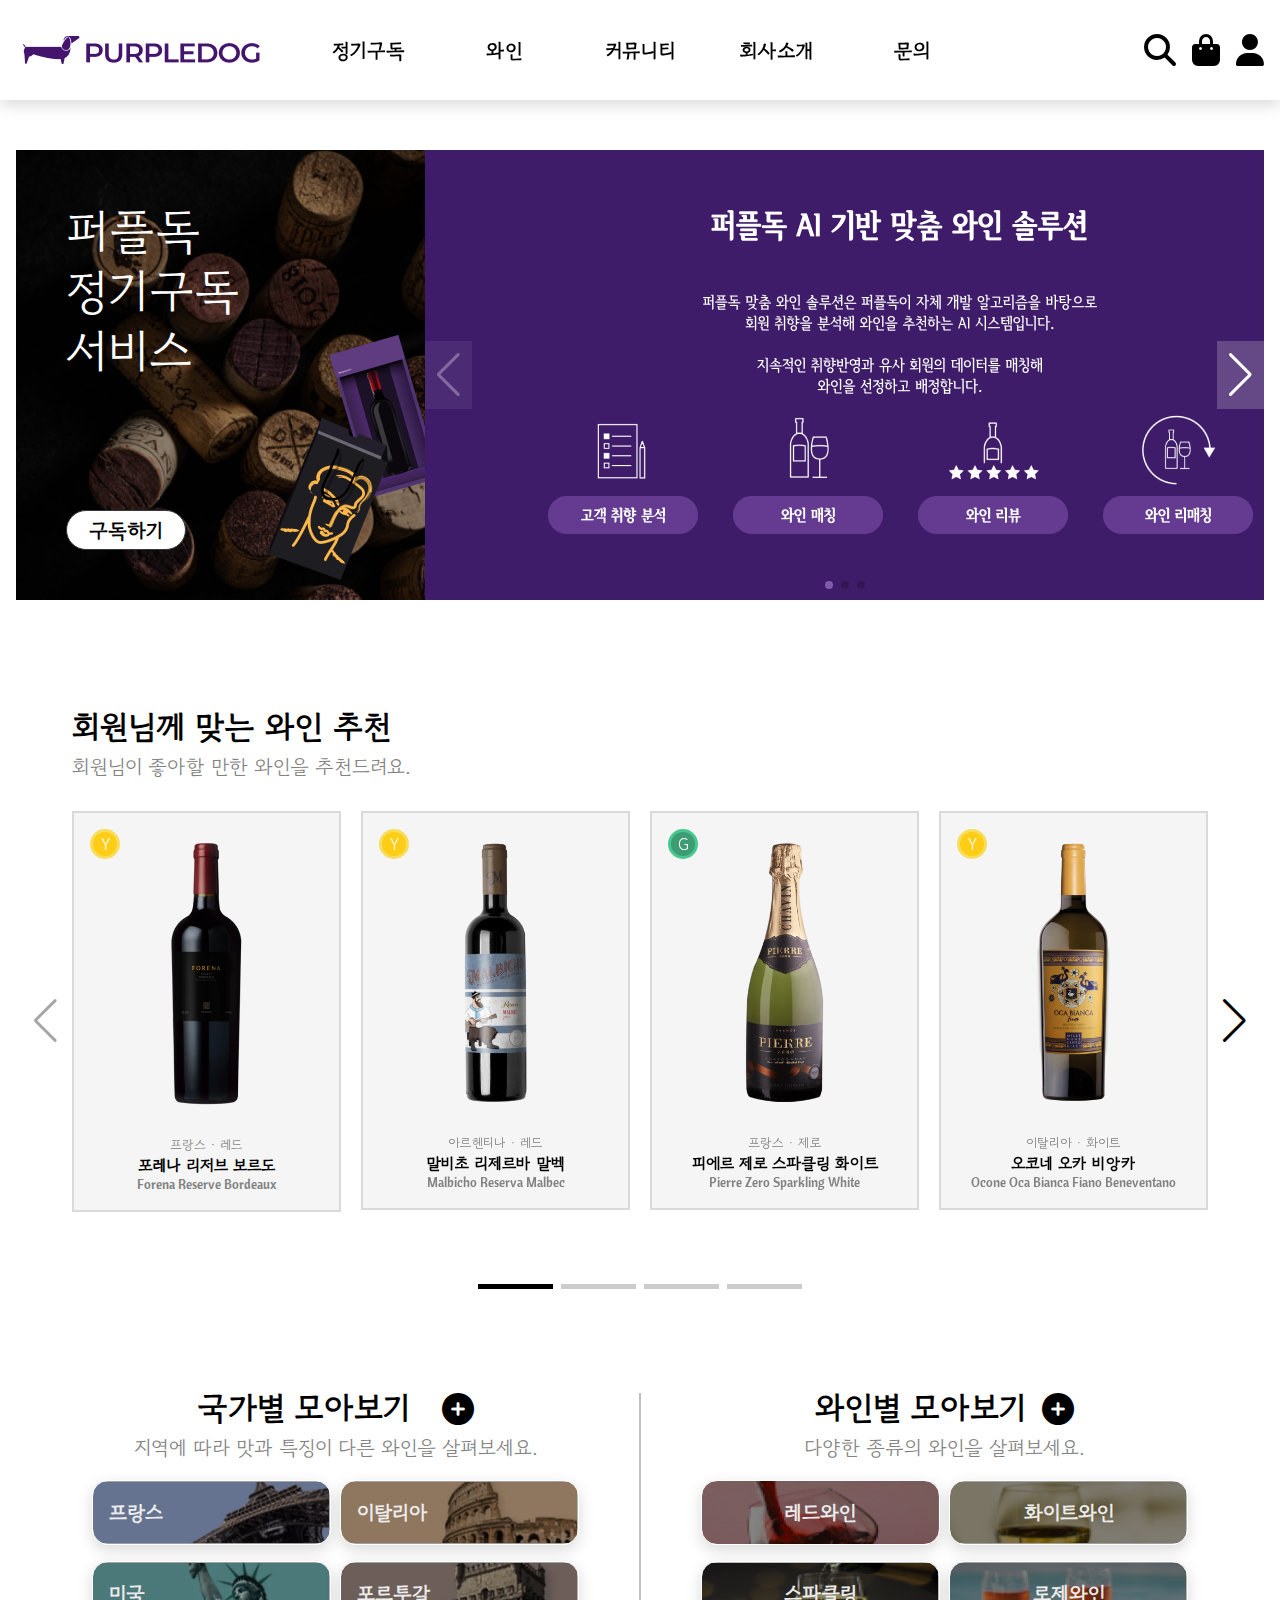
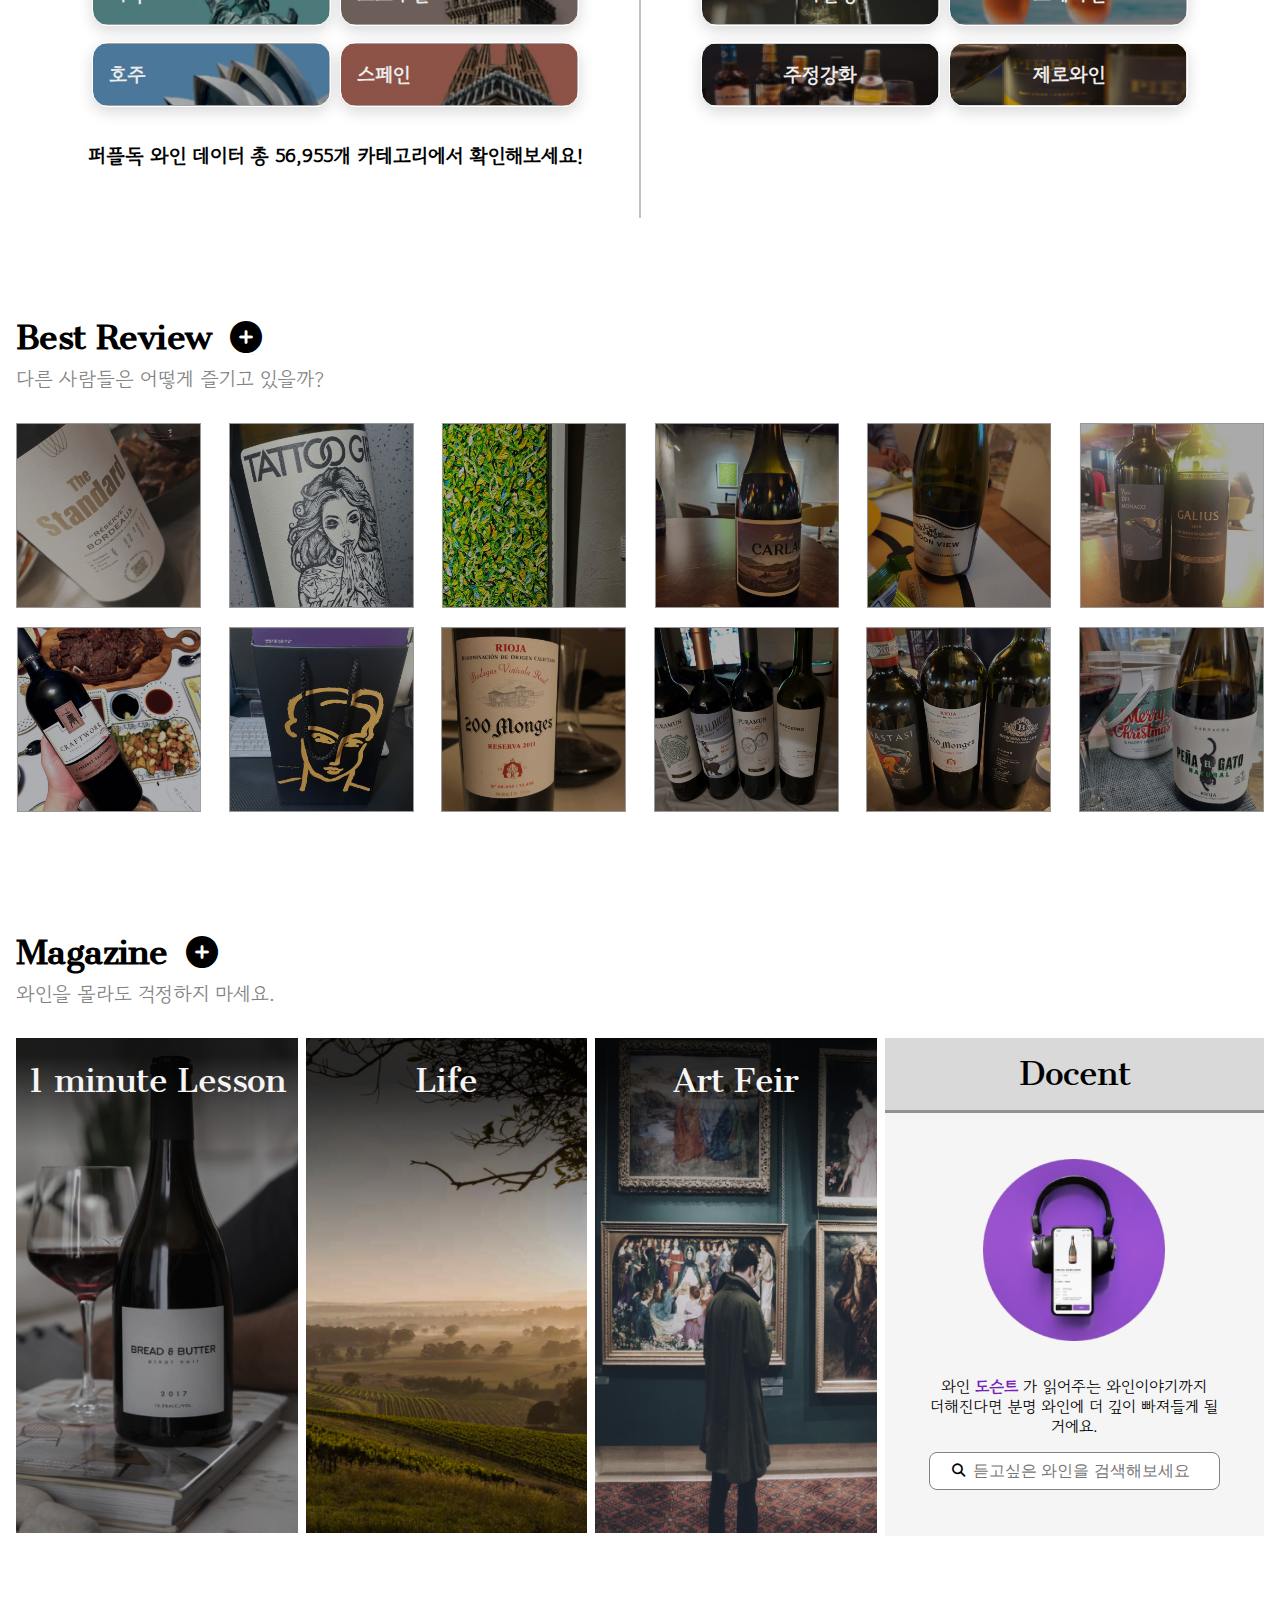
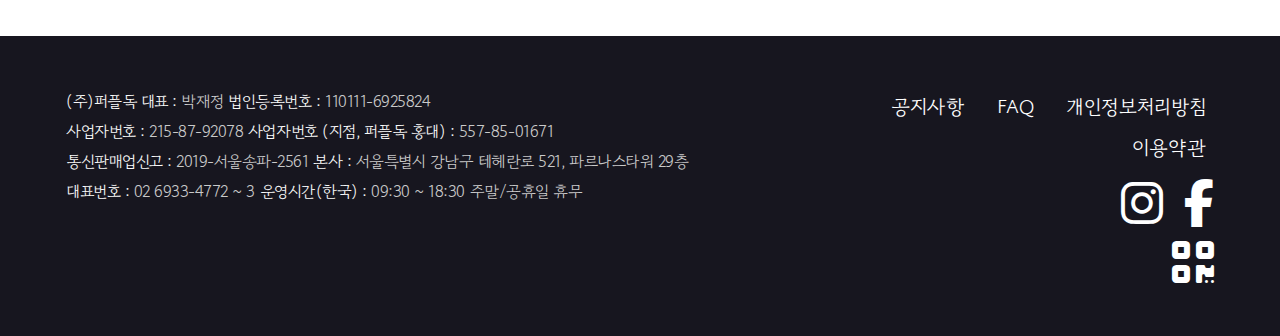
==== commit 62079ad0: "ver0.21" ====
--- a/index.html
+++ b/index.html
@@ -4,8 +4,9 @@
     <meta charset="UTF-8" />
     <meta http-equiv="X-UA-Compatible" content="IE=edge" />
     <meta name="viewport" content="width=device-width, initial-scale=1.0" />
-    <title>Document</title>
+    <title>purpledog</title>
     <link rel="stylesheet" href="./css/my_reset.css" />
+    <link rel="icon" href="./images/favicon.ico" />
     <link
       rel="stylesheet"
       href="https://cdnjs.cloudflare.com/ajax/libs/font-awesome/6.3.0/css/all.min.css"
@@ -33,8 +34,8 @@
             <a href="./subscribe_intro.html">정기구독</a>
             <ul class="sub">
               <li><a href="./subscribe_intro.html">구독소개</a></li>
-              <li><a href="#">구독방법</a></li>
-              <li><a href="#">와인피드백</a></li>
+              <li><a href="./subscribe_step.html">구독방법</a></li>
+              <li><a href="./wine_feedback.html">와인피드백</a></li>
             </ul>
           </li>
           <li>
@@ -1282,14 +1283,22 @@
     <footer class="ft">
       <div class="ft_con mw">
         <div class="ft_detail_1">
-          <span>(주)퍼플독 대표 : 박재정</span>
-          <span>법인등록번호 : 110111-6925824</span>
-          <span><br />사업자번호 : 215-87-92078</span>
-          <span>사업자번호(지점, 퍼플독 홍대) : 557-85-01671</span>
-          <span><br />통신판매업신고 : 2019-서울송파-2561</span>
-          <span>본사 : 서울특별시 강남구 테헤란로 521, 파르나스타워 29층</span>
-          <span><br />대표번호 : 02 6933-4772 ~ 3</span>
-          <span>운영시간(한국) 09:30 ~ 18:30 주말/공휴일 휴무</span>
+          <span>(주)퍼플독 대표 : </span>
+          <span>박재정</span>
+          <span>법인등록번호 : </span>
+          <span>110111-6925824 </span>
+          <span><br />사업자번호 : </span>
+          <span>215-87-92078</span>
+          <span>사업자번호 (지점, 퍼플독 홍대) : </span>
+          <span>557-85-01671</span>
+          <span><br />통신판매업신고 : </span>
+          <span>2019-서울송파-2561</span>
+          <span>본사 : </span>
+          <span>서울특별시 강남구 테헤란로 521, 파르나스타워 29층</span>
+          <span><br />대표번호 : </span>
+          <span>02 6933-4772 ~ 3</span>
+          <span>운영시간(한국) : </span>
+          <span>09:30 ~ 18:30 주말/공휴일 휴무</span>
         </div>
         <div class="ft_detail_2">
           <div class="links">
--- a/css/common.css
+++ b/css/common.css
@@ -3,6 +3,7 @@
 @import url("https://fonts.googleapis.com/css2?family=Cantora+One&display=swap");
 @import url("https://fonts.googleapis.com/css2?family=Cantata+One&display=swap");
 @import url("https://fonts.googleapis.com/css2?family=Gowun+Dodum&display=swap");
+
 :root {
   --mw: 1400px;
   --point_c1: #45156e;
@@ -14,21 +15,22 @@
   --fs3: 48px;
   --swiper-theme-color: #000000;
   font-family: "Gowun Dodum", sans-serif;
+  word-break: keep-all;
 }
 a {
   color: inherit;
 }
-
-button {
-  font-family: "Gowun Dodum", sans-serif;
-  cursor: pointer;
-}
+.mw {
+  max-width: var(--mw);
+  margin: auto;
+  width: calc(100% - 2rem);
+}
+
 .fa-circle-plus {
   transition: 0.3s;
 }
 .fa-circle-plus:hover {
   color: var(--point_c1);
-  cursor: pointer;
   transform: rotate(90deg);
 }
 /* //////헤더 영역////// */
@@ -44,22 +46,23 @@
 }
 
 .top_nav {
-  max-width: var(--mw);
-  margin: auto;
   height: 100%;
   display: flex;
   justify-content: space-between;
   align-items: center;
 }
 
-.top_nav .logo,
-.top_nav .icons {
+.logo,
+.icons {
   width: 250px;
 }
-.top_nav img {
-  width: 100%;
-}
-
+.logo > a {
+  display: flex;
+  justify-content: center;
+  align-items: center;
+  width: 250px;
+  height: 100px;
+}
 .gnb {
   display: flex;
 }
@@ -86,7 +89,7 @@
   color: var(--point_c1);
   font-weight: 800;
 }
-.gnb > li a::before {
+.sub > li a::before {
   content: "";
   display: block;
   left: 50%;
@@ -97,27 +100,27 @@
   border-radius: var(--gap3);
   background-color: var(--point_c1);
   position: absolute;
-  transition: 0.8s;
-}
-.gnb > li a:hover::before {
+  transition: 0.3s;
+}
+.sub > li a:hover::before {
   width: 70%;
 }
-.gnb > li a::after {
+.gnb > li::after {
   content: "\f043";
   font: var(--fa-font-solid);
   color: var(--point_c1);
   font-size: var(--gap2);
   position: absolute;
-  top: -300%;
+  top: -200%;
   left: 50%;
   transform: translateX(-50%);
+  opacity: 0;
+  overflow: hidden;
+}
+.gnb > li:hover::after {
   opacity: 1;
-  overflow: hidden;
-}
-.gnb > li a:hover::after {
-  opacity: 0;
-  transition: 0.8s;
-  top: 100%;
+  transition: 0.3s;
+  top: -30%;
 }
 
 .gnb::after {
@@ -159,13 +162,11 @@
   display: flex;
   justify-content: end;
 }
-.icons button {
+.icons a {
   margin-left: var(--gap2);
-  background-color: transparent;
-  border: none;
-  outline: none;
-  transition: 0.3s;
-}
+  transition: 0.3s;
+}
+
 .ham {
   display: none;
   background-color: transparent;
@@ -174,7 +175,7 @@
   cursor: pointer;
   transition: 0.3s;
 }
-.icons button:hover,
+.icons a:hover,
 .ham:hover {
   color: var(--point_c1);
 }
@@ -182,8 +183,6 @@
 /* //////배너 영역////// */
 main {
   padding-top: 150px;
-  max-width: var(--mw);
-  margin: auto;
 }
 .banner {
   display: flex;
@@ -204,7 +203,7 @@
   color: #ffffff;
   position: relative;
 }
-.fixed_banner span {
+.fixed_banner .fb_detail {
   display: flex;
   flex-direction: column;
 }
@@ -216,6 +215,9 @@
 .btn_subscribe {
   width: 120px;
   height: 40px;
+  background-color: #ffffff;
+  border: 1px solid #353535;
+  color: #000000;
   border-radius: var(--gap3);
   font-size: var(--fs1);
   display: flex;
@@ -233,12 +235,15 @@
   color: #ffffff;
   font-weight: 600;
 }
-
-.swiper {
+.swiper_banner .swiper-slide > img:nth-of-type(2) {
+  display: none;
+}
+
+.swiper_banner {
   width: 950px;
 }
-.swiper_banner .swiper-button-prev::after,
-.swiper_banner .swiper-button-next::after {
+.swiper_banner .banner-button-prev::after,
+.swiper_banner .banner-button-next::after {
   color: #ffffff;
   background-color: rgba(255, 255, 255, 0.2);
   padding: 0.75rem;
@@ -247,17 +252,16 @@
 /* //////ai 추천와인////// */
 .ai_recommend {
   margin-top: 50px;
-  padding: 15px;
   position: relative;
 }
 .sec_title {
   font-size: var(--fs2);
-  margin: 0 0 var(--gap1) var(--gap2);
+  margin-bottom: var(--gap1);
   font-weight: bold;
 }
 .sec_detail {
   font-size: var(--fs1);
-  margin: 0 0 var(--gap3) var(--gap2);
+  margin-bottom: var(--gap3);
   color: #828282;
 }
 .ai_recommend .sec_title,
@@ -274,7 +278,6 @@
 }
 
 .wine {
-  /* width: 250px; */
   position: relative;
 }
 .front {
@@ -462,18 +465,21 @@
 .ai_recommend .product-button-prev {
   position: absolute;
   top: 60%;
-  left: -2rem;
+  left: -3rem;
 }
 .ai_recommend .product-button-next {
   position: absolute;
   top: 60%;
-  right: -2rem;
+  right: -3rem;
 }
 .ai_recommend div.product-pagination {
   position: absolute;
   bottom: -1.5rem;
 }
-.ai_recommend .product-pagination .swiper-pagination-bullet-active {
+.banner-pagination .swiper-pagination-bullet-active {
+  background-color: #825aac;
+}
+.product-pagination .swiper-pagination-bullet-active {
   background-color: black;
 }
 .ai_recommend .product-pagination span {
@@ -530,18 +536,27 @@
   justify-content: space-between;
 }
 
-.btn_category button {
+.btn_category a {
+  display: flex;
+  align-items: center;
   width: 49%;
   height: 65px;
   margin-top: 1rem;
   border-radius: 1rem;
   font-size: var(--fs1);
-  color: #ffffff;
+  color: #ececec;
   border: 1px solid #ffffff;
   background-size: cover;
+  background-position: right center;
   box-shadow: 0px 5px 15px rgba(0, 0, 0, 0.15);
-  font-weight: 800;
-  transition: 0.3s;
+  font-weight: 600;
+  transition: 0.3s;
+}
+.wine_country a {
+  padding-left: 1rem;
+}
+.wine_sort a {
+  justify-content: center;
 }
 .fr {
   background-image: linear-gradient(rgba(0, 0, 0, 0.3), rgba(0, 0, 0, 0.3)),
@@ -591,7 +606,7 @@
   background-image: url(../images/sort_button/zero_bg.png);
 }
 
-.btn_category button:hover {
+.btn_category a:hover {
   filter: brightness(50%);
 }
 
@@ -610,17 +625,16 @@
   margin-top: 0.25rem;
 }
 .review_con {
-  margin: 0 15px;
   height: 390px;
   overflow: hidden;
   display: flex;
-  justify-content: space-around;
+  justify-content: space-between;
   align-items: center;
   flex-wrap: wrap;
 }
 .review_item {
   width: 185px;
-  margin-bottom: 0.5rem;
+  margin-bottom: 1rem;
   position: relative;
 }
 .review_item img {
@@ -672,7 +686,6 @@
 
 .magazine_con {
   display: flex;
-  padding: 15px;
 }
 .magazine_item:nth-of-type(1),
 .magazine_item:nth-of-type(2),
@@ -723,7 +736,10 @@
   text-align: center;
   margin: var(--gap2) 0;
 }
-.mg_back button {
+.mg_back a {
+  display: flex;
+  justify-content: center;
+  align-items: center;
   position: absolute;
   bottom: 10%;
   transform: translateY(-10%);
@@ -738,7 +754,9 @@
 .magazine_item:hover .mg_back {
   opacity: 1;
 }
-
+.mg_back a:hover {
+  filter: brightness(50%);
+}
 .docent_title {
   background-color: #d9d9d9;
   height: 15%;
@@ -751,7 +769,7 @@
   border-bottom: 3px solid hsla(0, 0%, 23%, 0.452);
 }
 .docent_detail {
-  padding: 1rem;
+  padding: 0.5rem;
   height: 85%;
   background-color: #f5f5f5;
   display: flex;
@@ -761,18 +779,19 @@
   font-size: var(--gap2);
 }
 .docent_img {
-  width: 60%;
+  width: 50%;
 }
 .docent_img img {
   width: 100%;
 }
-.docent_detail span {
+.docent_detail .docent_intro {
+  display: block;
   text-align: center;
   width: 85%;
   margin-top: var(--gap3);
 }
 
-.docent_detail span span:nth-of-type(2) {
+.docent_detail .docent_intro span:nth-of-type(2) {
   color: #7821bc;
   font-weight: 800;
 }
@@ -785,6 +804,7 @@
   border-radius: var(--gap1);
   display: flex;
   align-items: center;
+  padding: 0.5rem;
 }
 input {
   font-size: var(--gap2);
@@ -808,20 +828,20 @@
   padding: 50px;
 }
 .ft_con {
-  max-width: var(--mw);
-  margin: auto;
   display: flex;
   justify-content: space-between;
   height: 100%;
 }
 .ft_detail_1 {
   width: 65%;
-  color: #828282;
   letter-spacing: -0.48px;
   line-height: 1.88;
 }
-.ft_detail_1 div {
-  height: var(--fs1);
+.ft_detail_1 span:nth-of-type(2n) {
+  color: #cacaca;
+}
+.ft_detail_1 span:nth-of-type(2n-1) {
+  color: #fafafa;
 }
 .ft_detail_2 {
   height: 100%;
@@ -837,10 +857,23 @@
 }
 .links a {
   margin-left: var(--gap2);
+  padding: 0.5rem;
+  border-radius: var(--gap1);
   font-size: var(--fs1);
+  transition: 0.3s;
 }
 .sns_logo a {
   margin-left: var(--gap2);
+  transition: 0.3s;
+}
+.links a:hover {
+  background-color: var(--point_c1);
+}
+.sns_logo a:first-of-type:hover {
+  color: #d6249f;
+}
+.sns_logo a:last-of-type:hover {
+  color: #4267b2;
 }
 
 /* //////반응형////// */
@@ -864,44 +897,50 @@
   }
 }
 @media (max-width: 960px) {
-  .gnb {
-    display: none;
-  }
-  .gnb.on {
-    display: block;
-  }
   .hd.on {
     height: auto;
-  }
-  .logo {
-    width: 100%;
-    margin-top: 2rem;
   }
   .top_nav {
     flex-direction: column;
     align-items: flex-start;
   }
   .gnb {
-    flex-direction: column;
+    display: none;
+  }
+  .gnb.on {
+    display: flex;
     align-items: center;
+    flex-wrap: wrap;
     width: 100%;
     border-top: 1px solid #82828259;
     margin-top: var(--gap3);
   }
-  .gnb > li {
-    width: 100%;
+  .gnb.on > li {
+    height: 180px;
     border-bottom: 1px solid #82828259;
-  }
-  .gnb > li a::after {
+    padding-top: 1rem 0;
+  }
+  .gnb > li:nth-of-type(1),
+  .gnb > li:nth-of-type(2) {
+    width: 50%;
+  }
+  .gnb > li:nth-of-type(3),
+  .gnb > li:nth-of-type(4),
+  .gnb > li:nth-of-type(5) {
+    width: 33%;
+  }
+  .gnb > li::after {
     display: none;
   }
+
   .gnb > li a::before {
     transition: 0.3s;
   }
   .gnb > li a:hover::before {
-    width: 13%;
+    width: 80px;
   }
   .gnb > li {
+    padding-top: 0.5rem;
     margin: auto;
   }
   .sub {
@@ -911,6 +950,11 @@
   }
   .gnb::after {
     display: none;
+  }
+  .hd.on .icons {
+    display: flex;
+    align-self: flex-end;
+    padding: 1rem;
   }
 
   .ham {
@@ -919,22 +963,20 @@
     top: 2rem;
     right: 1rem;
   }
-  .banner .swiper.swiper_banner {
-    display: none;
-  }
   .banner {
-    display: block;
+    flex-direction: column;
+    height: auto;
   }
   .fixed_banner {
     width: 100%;
     justify-content: space-around;
     height: 450px;
   }
-  .fixed_banner span {
+  .fixed_banner .fb_detail {
     flex-direction: row;
     flex-wrap: wrap;
   }
-  .fixed_banner span span {
+  .fixed_banner .fb_detail span {
     padding-right: var(--gap2);
   }
   .btn_subscribe {
@@ -975,6 +1017,21 @@
     transform: rotate(-45deg);
     opacity: 1;
   }
+  .banner .swiper.swiper_banner {
+    display: block;
+  }
+
+  .swiper_banner {
+    width: 100%;
+    margin-top: 0.5rem;
+  }
+  .swiper_banner .swiper-slide > img:nth-of-type(1) {
+    display: none;
+  }
+  .swiper_banner .swiper-slide > img:nth-of-type(2) {
+    display: block;
+    width: 100%;
+  }
   .sec_detail,
   .sec_title {
     display: flex;
@@ -1003,8 +1060,10 @@
   .wine_sort {
     margin-top: var(--fs3);
   }
+  .best_review {
+    margin-top: 100px;
+  }
   .review_con {
-    width: 80%;
     margin: auto;
     height: 440px;
     justify-content: center;
@@ -1013,64 +1072,82 @@
     width: 220px;
     margin: 0 0.25rem;
   }
+  .magazine_con {
+    display: block;
+  }
+  .magazine_item:nth-of-type(1) div,
+  .magazine_item:nth-of-type(2) div,
+  .magazine_item:nth-of-type(3) div {
+    display: none;
+  }
   .magazine_m_button {
     display: flex;
-    flex-direction: column;
-    align-items: center;
-  }
-  .magazine_m_button button {
+    justify-content: center;
+    margin: auto;
     width: 70%;
-    padding: 0.5rem;
+    padding: 1rem;
     font-size: var(--fs1);
-    border-radius: var(--fs3);
+    border-radius: 10px;
     background-color: #3a3a3a;
     color: #f5f5f5;
     transition: 0.3s;
-  }
-  .magazine_m_button button:nth-of-type(1),
-  .magazine_m_button button:nth-of-type(2) {
     margin-bottom: 1rem;
   }
-  .magazine_m_button button:hover {
+  .magazine_m_button:hover {
     filter: brightness(50%);
-  }
-  .magazine_con {
-    justify-content: center;
-  }
-  .magazine_item:nth-of-type(1),
-  .magazine_item:nth-of-type(2),
-  .magazine_item:nth-of-type(3) {
-    display: none;
   }
   .docent {
     margin-top: var(--gap3);
-    flex-basis: 75%;
+    width: 75%;
+    margin: auto;
   }
   .docent_detail {
     padding: 1rem;
   }
   .docent_img {
-    width: 40%;
+    width: 35%;
   }
   .ft {
     height: auto;
   }
+  .ft_detail_1 {
+    font-size: 12px;
+  }
   .ft_detail_2 {
     justify-content: flex-start;
   }
   .ft_detail_2 > div {
     margin-bottom: var(--gap2);
   }
-}
-/* @media (max-width: 640px) {
-  .swiper_product {
-    width: 300px;
-  }
-} */
+  .links a {
+    font-size: var(--gap1) !important;
+  }
+}
 
 @media (max-width: 380px) {
   .wine_detail {
     padding-top: 1.5rem;
     line-height: 1rem;
   }
-}
+  .hd {
+    height: 80px;
+  }
+  .logo {
+    height: 80px;
+  }
+  .logo > a {
+    height: 80px;
+  }
+  .gnb.on {
+    margin-top: 0;
+  }
+  .ham {
+    width: 20px;
+    height: 20px;
+    padding: 0;
+    top: 2rem;
+  }
+  .ham i {
+    font-size: var(--fs1);
+  }
+}
